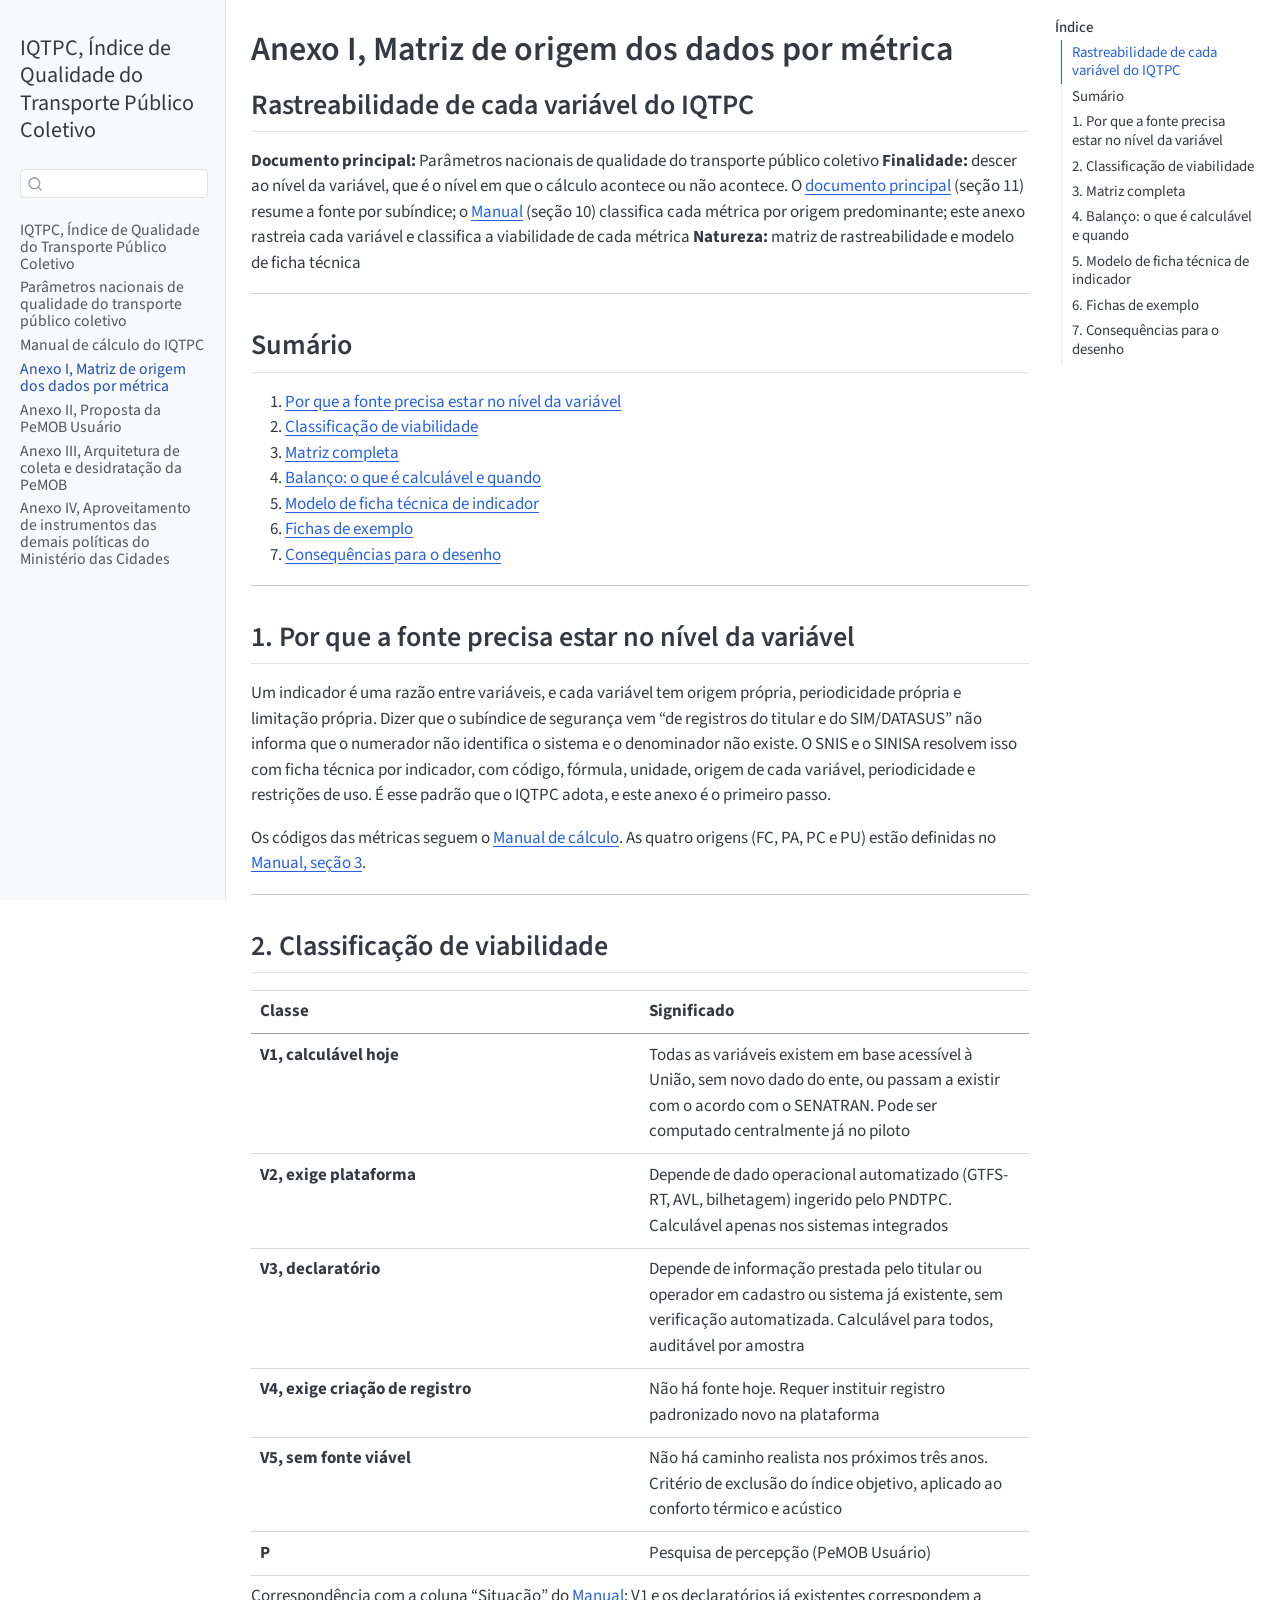
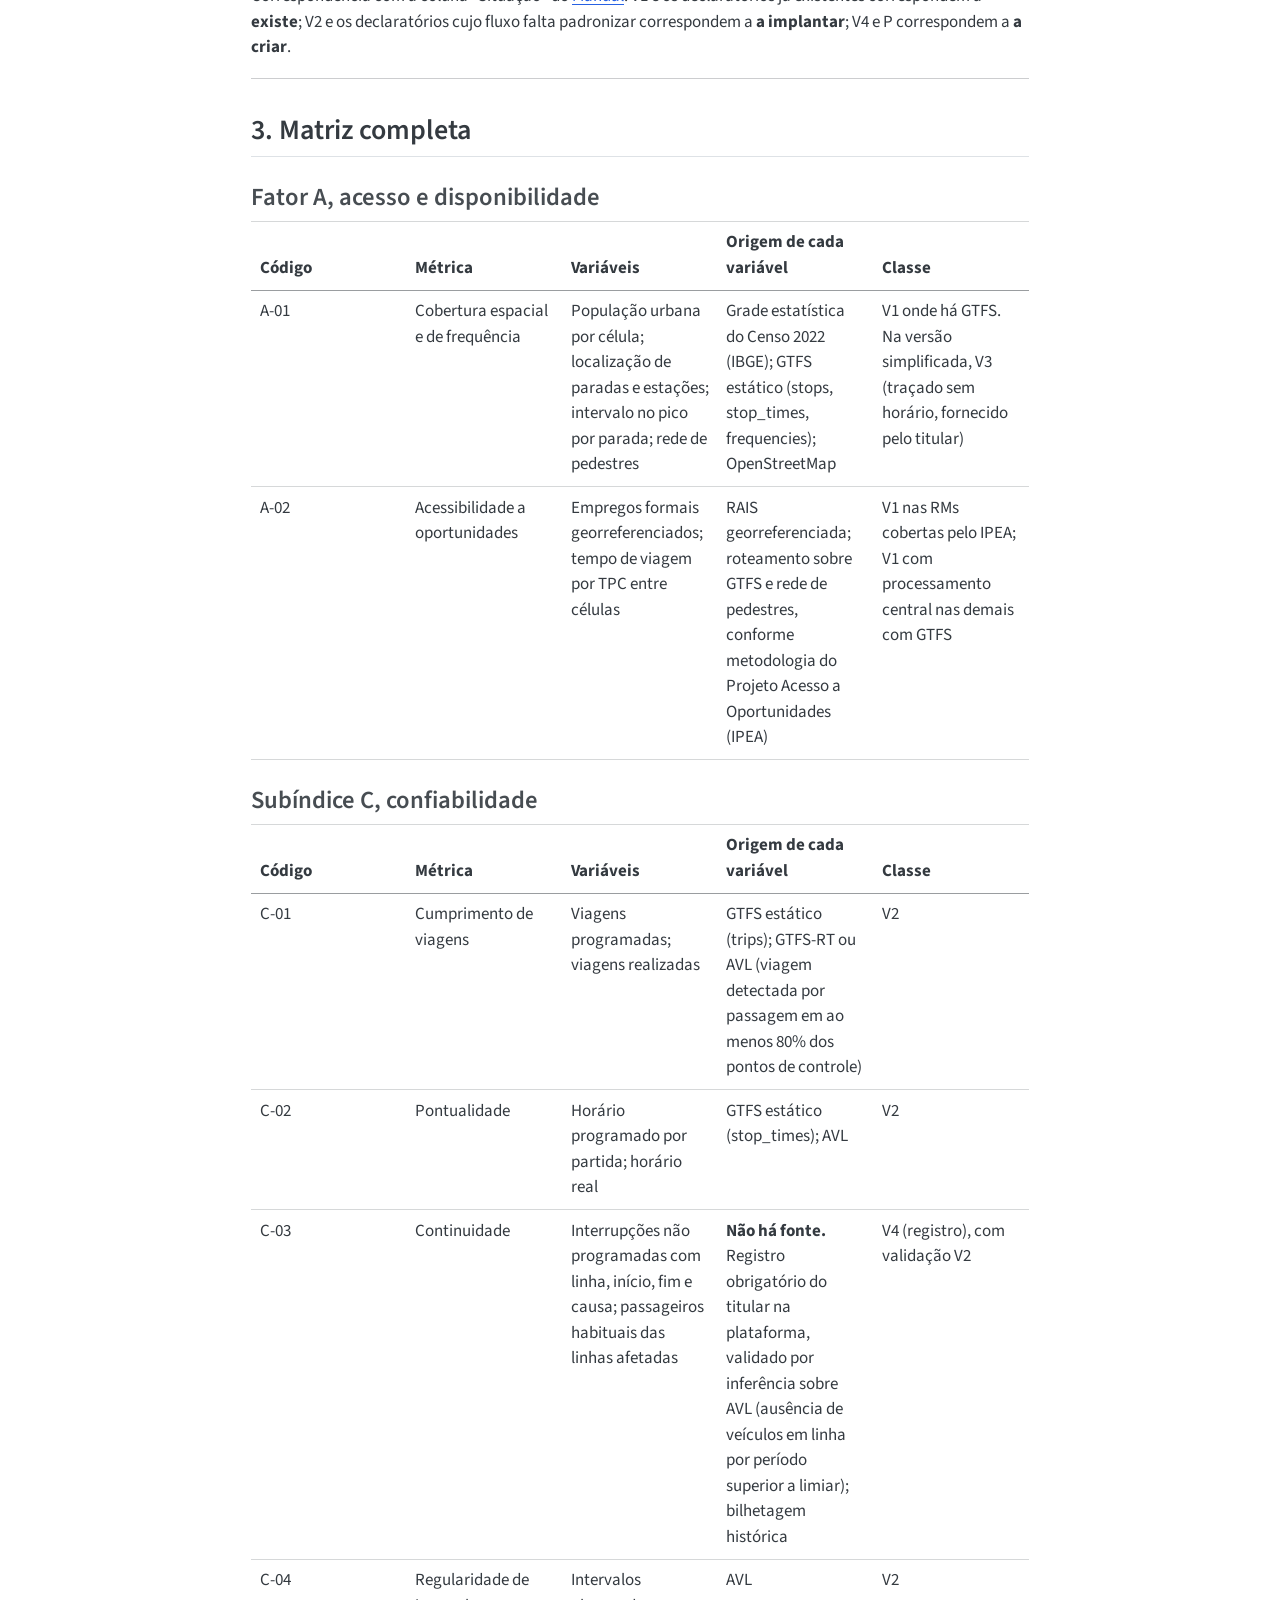
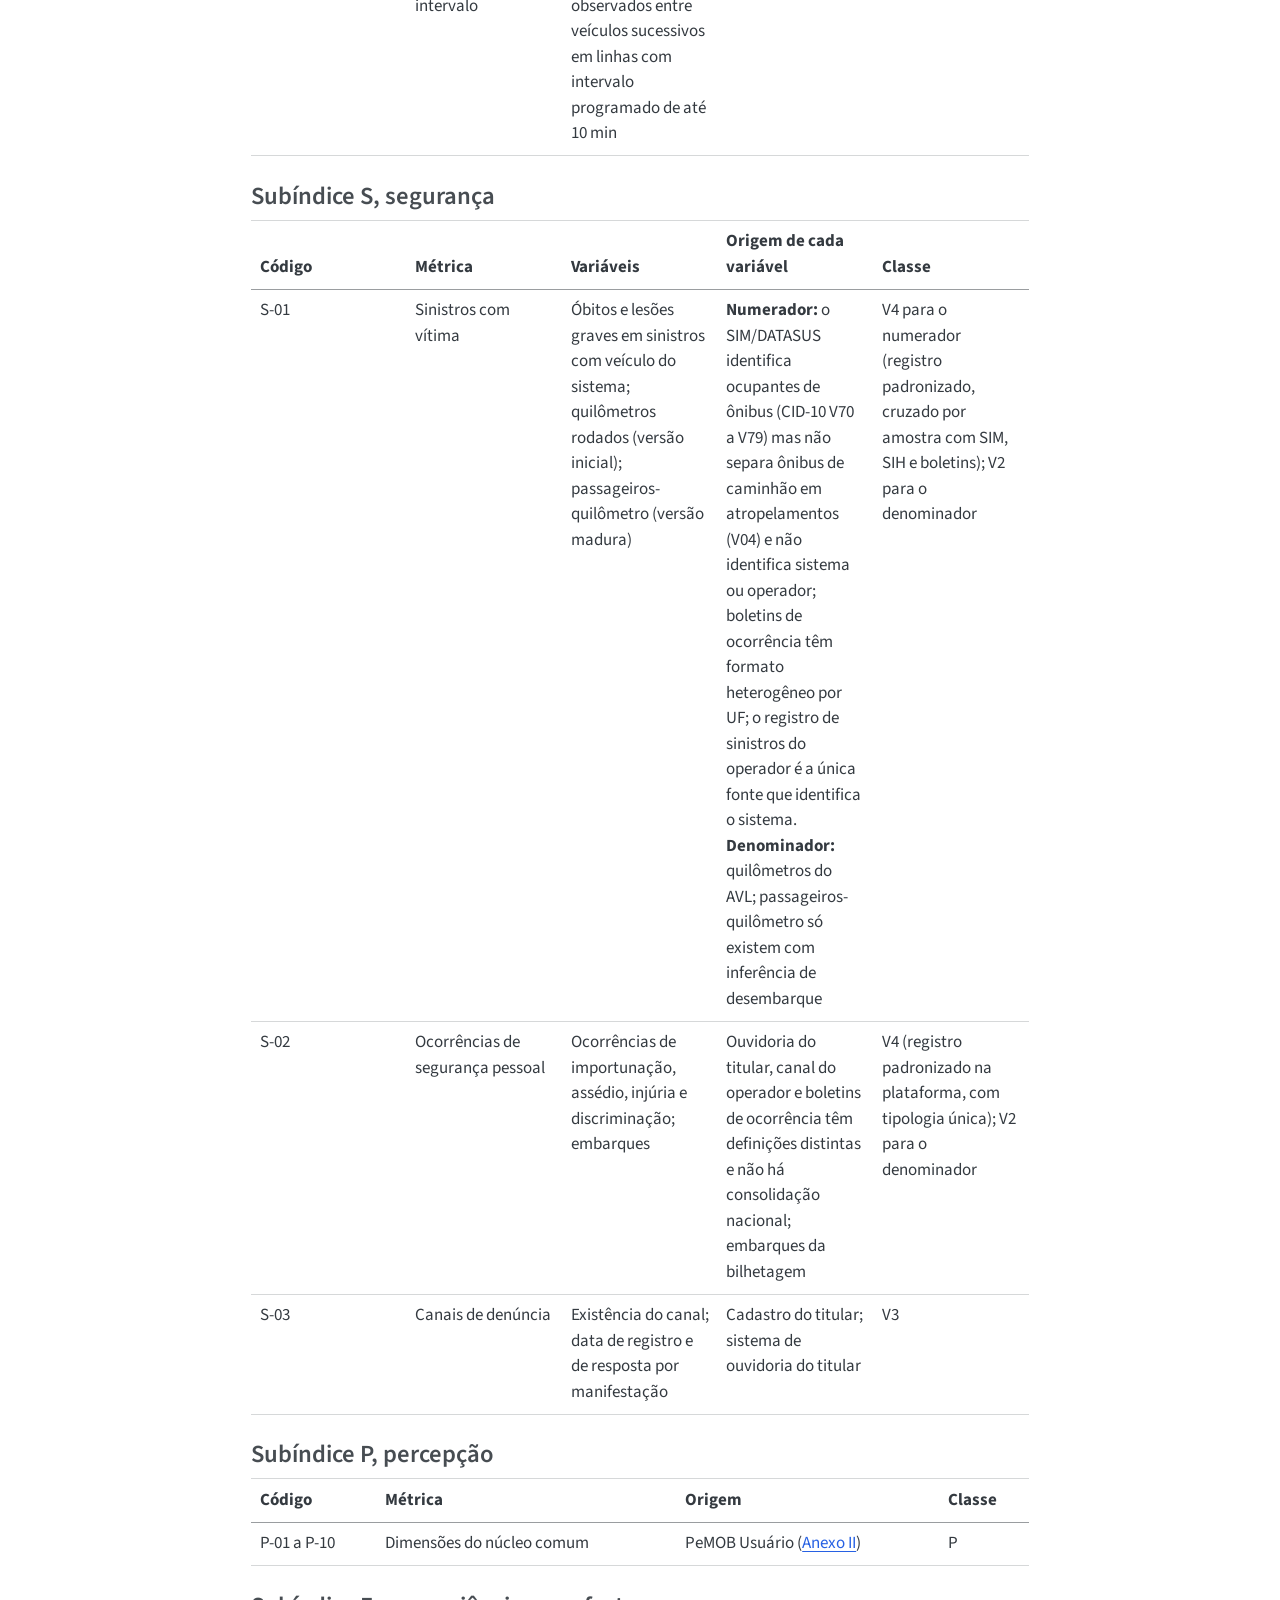
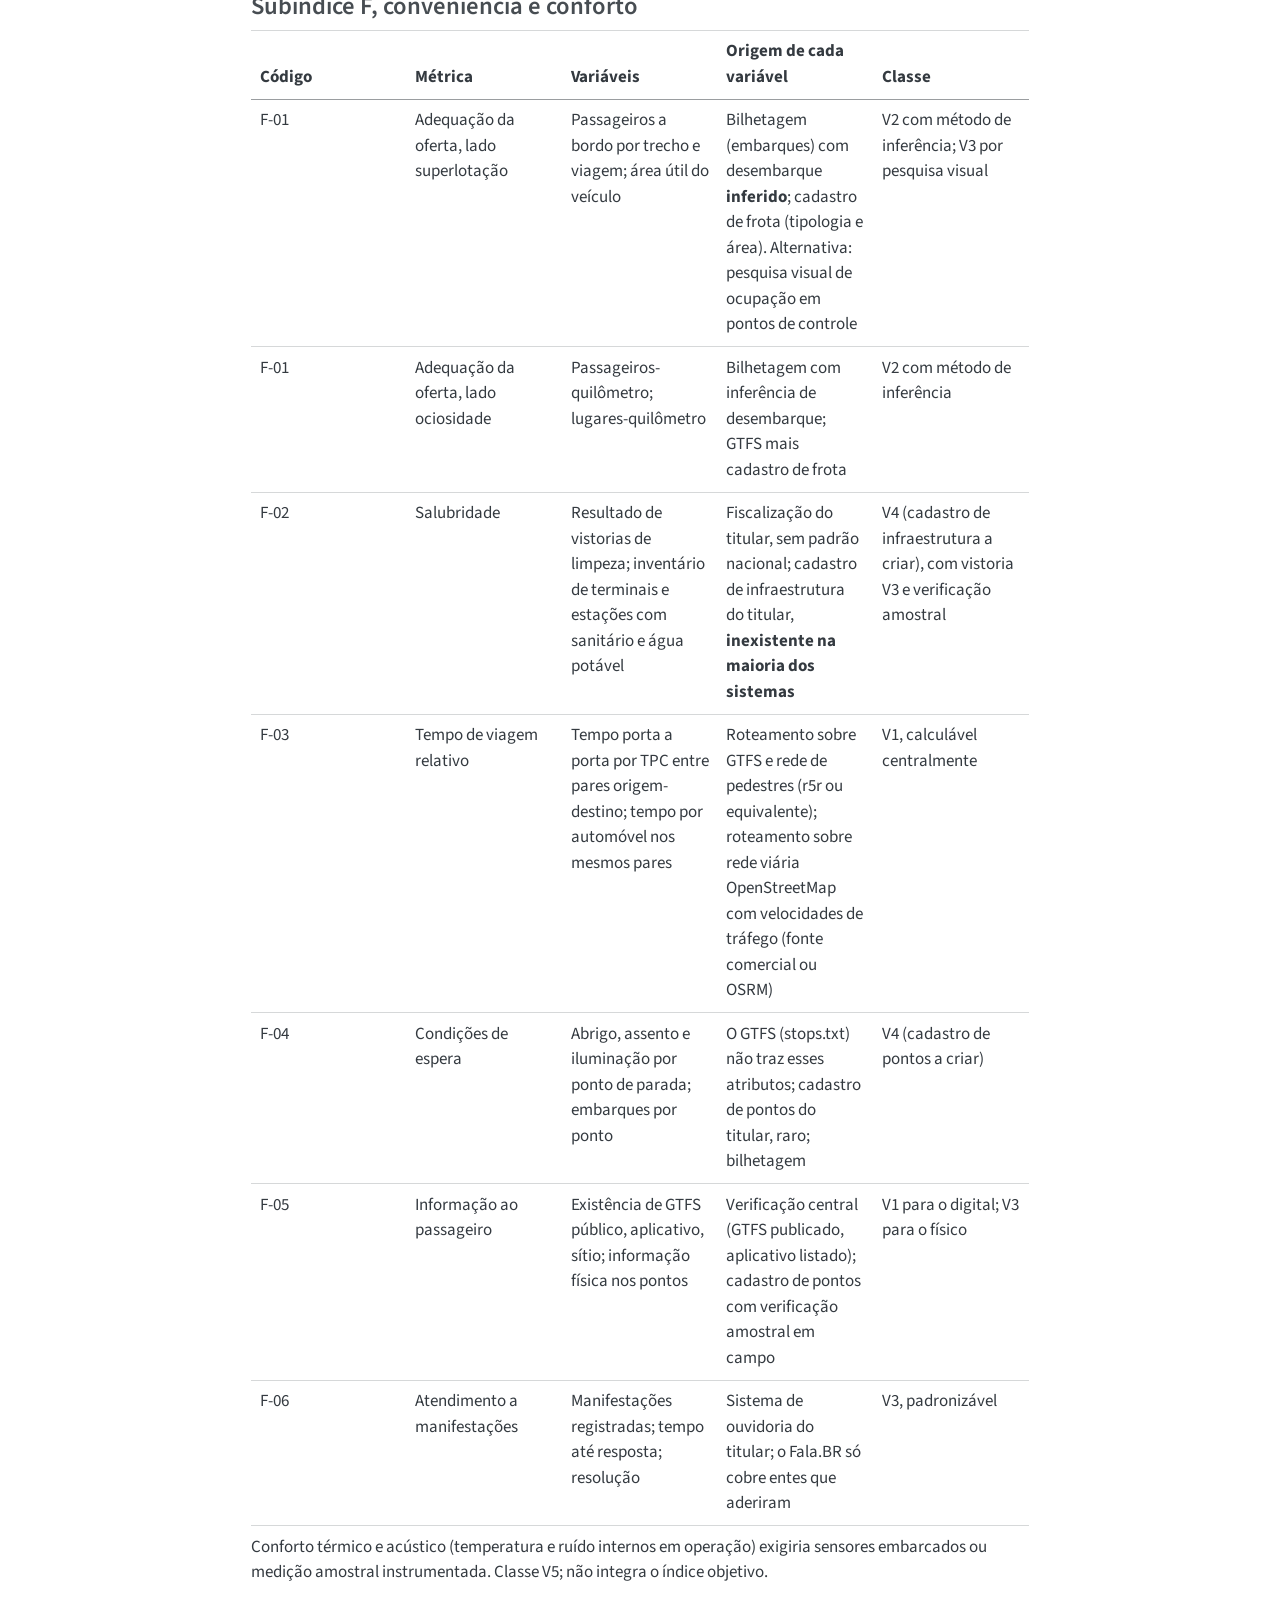
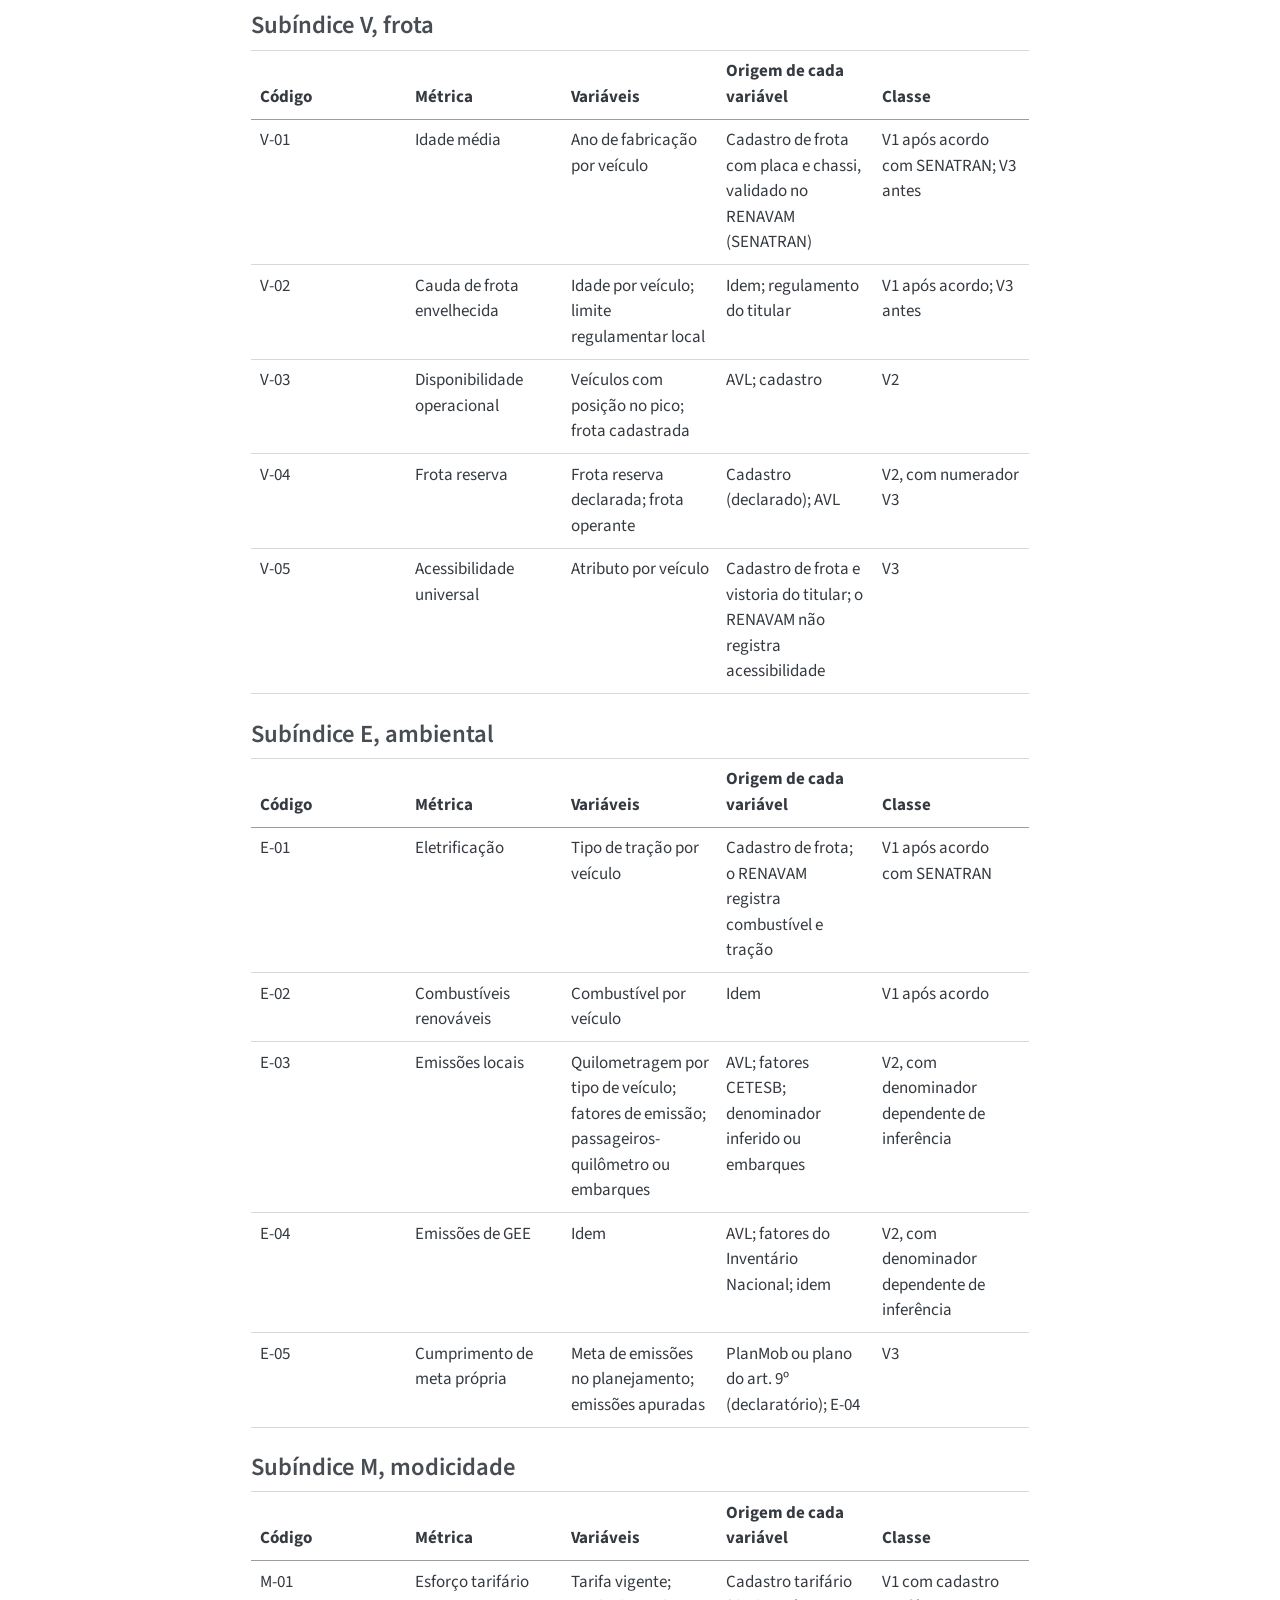
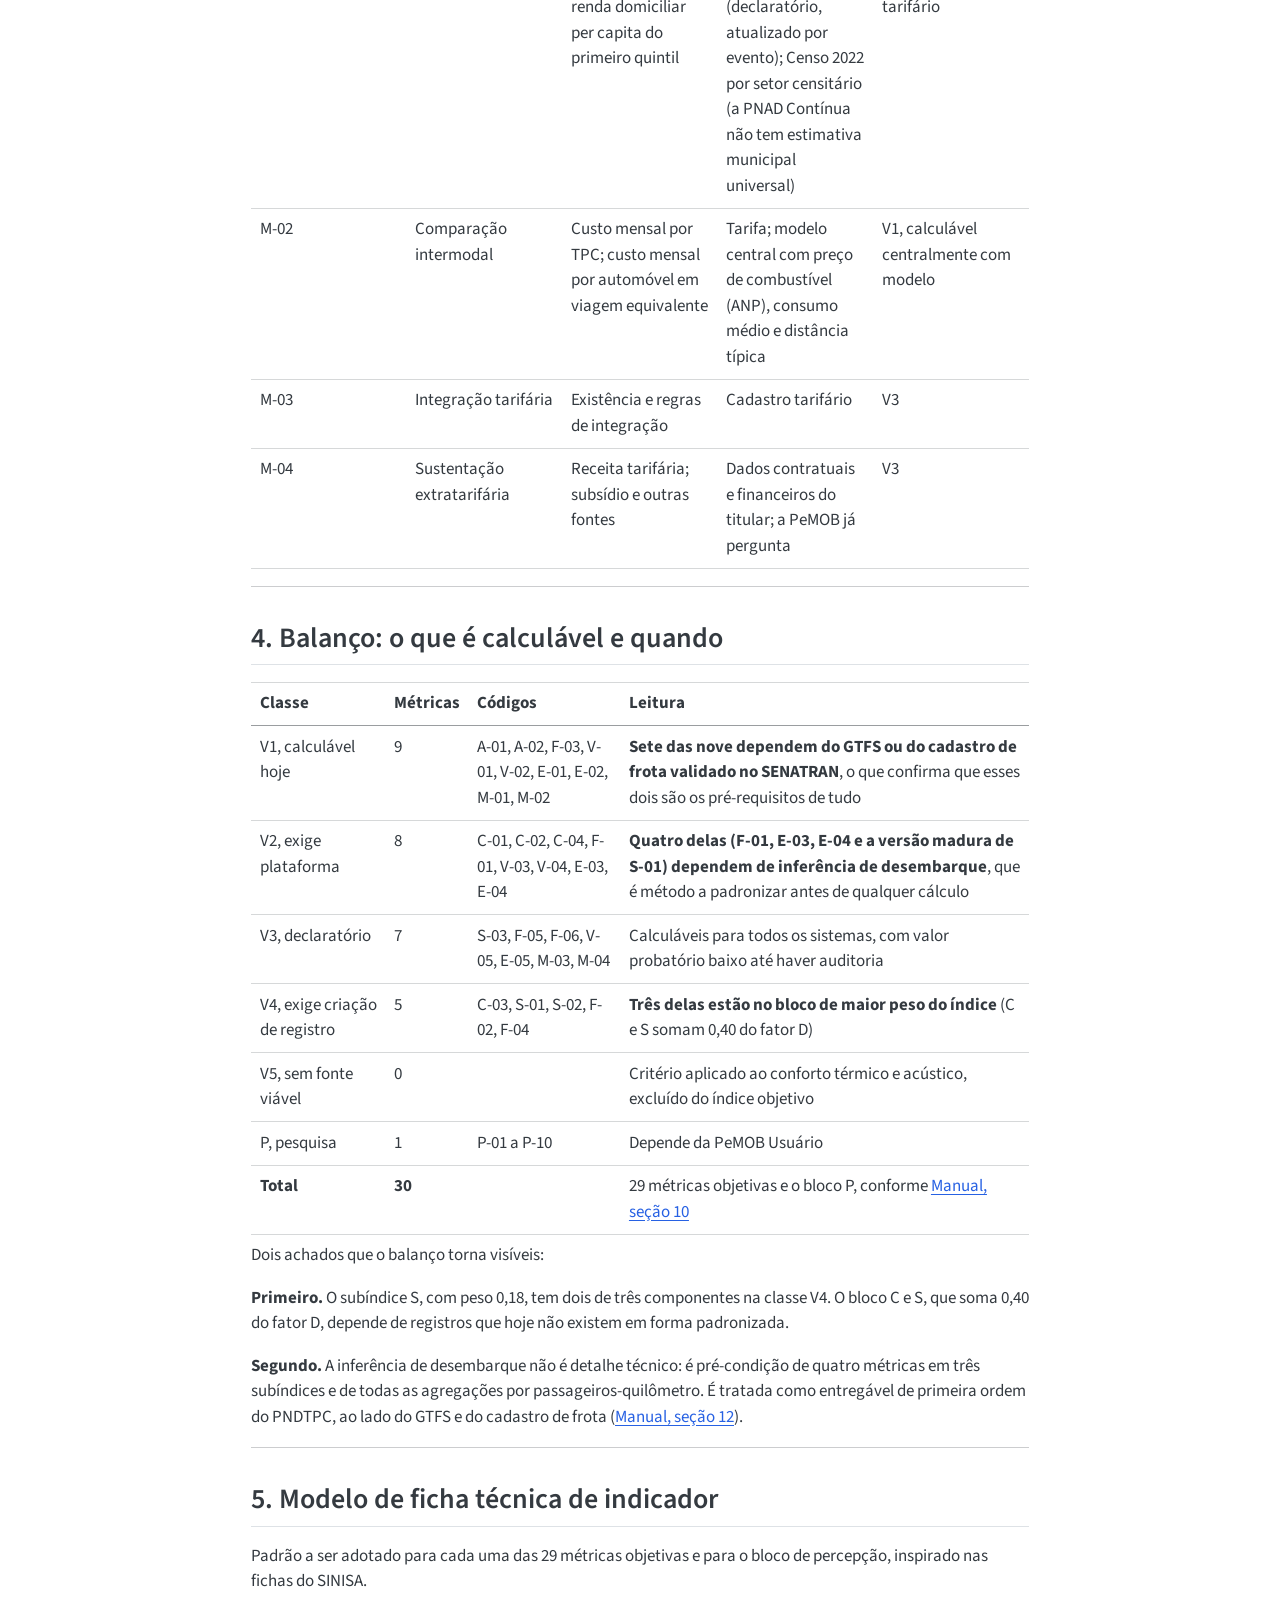
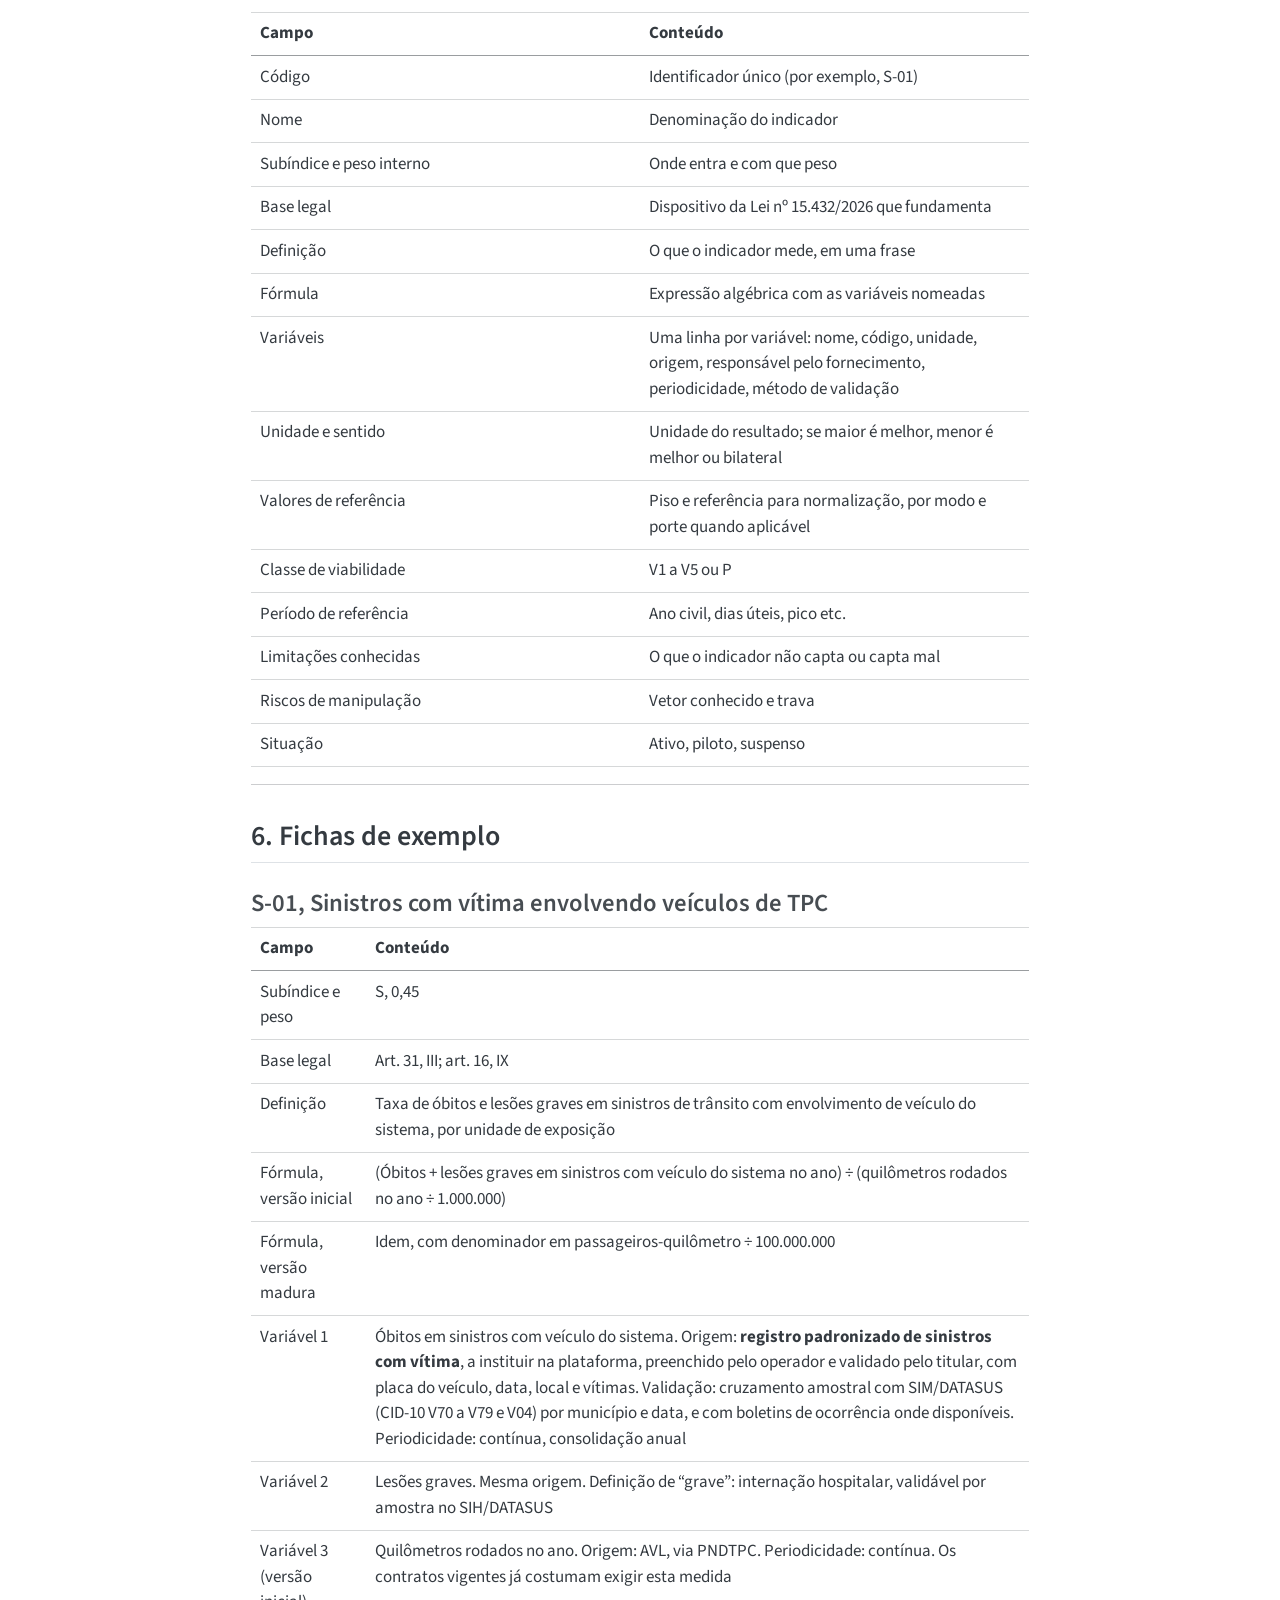
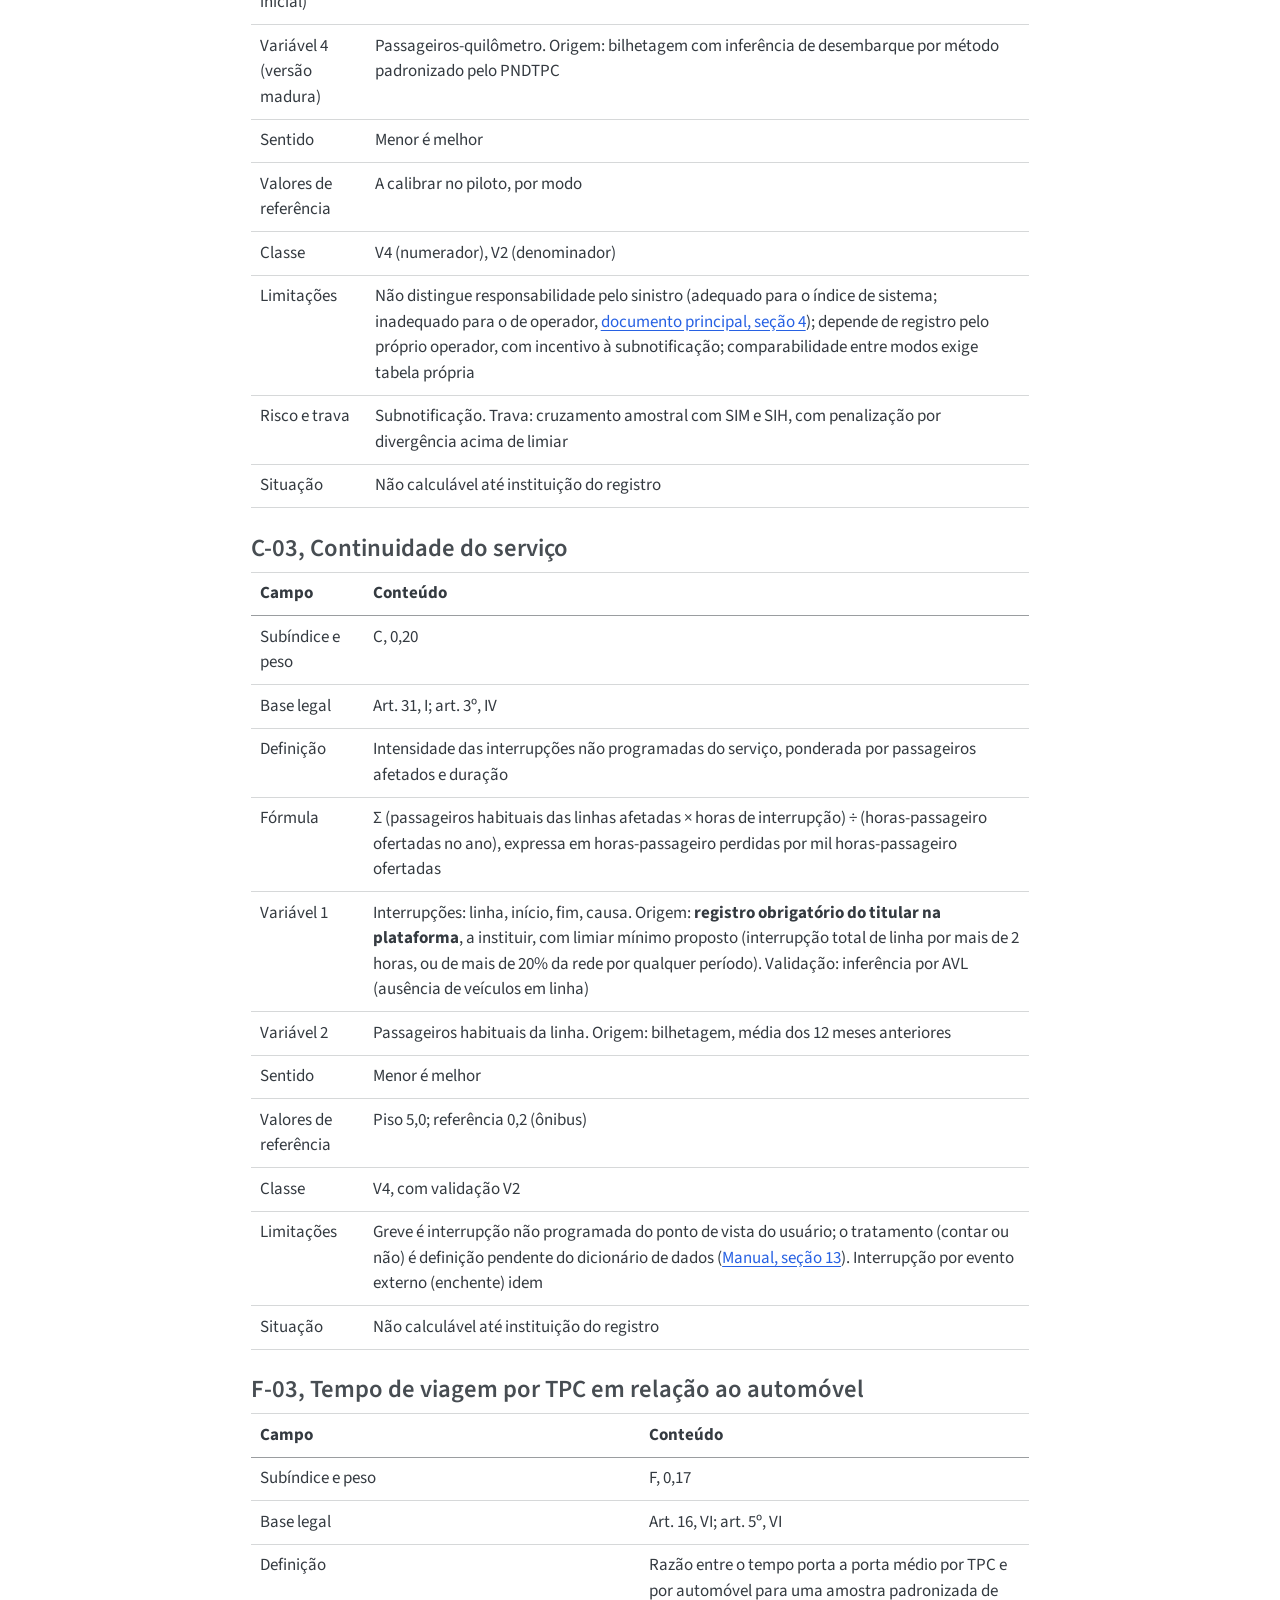
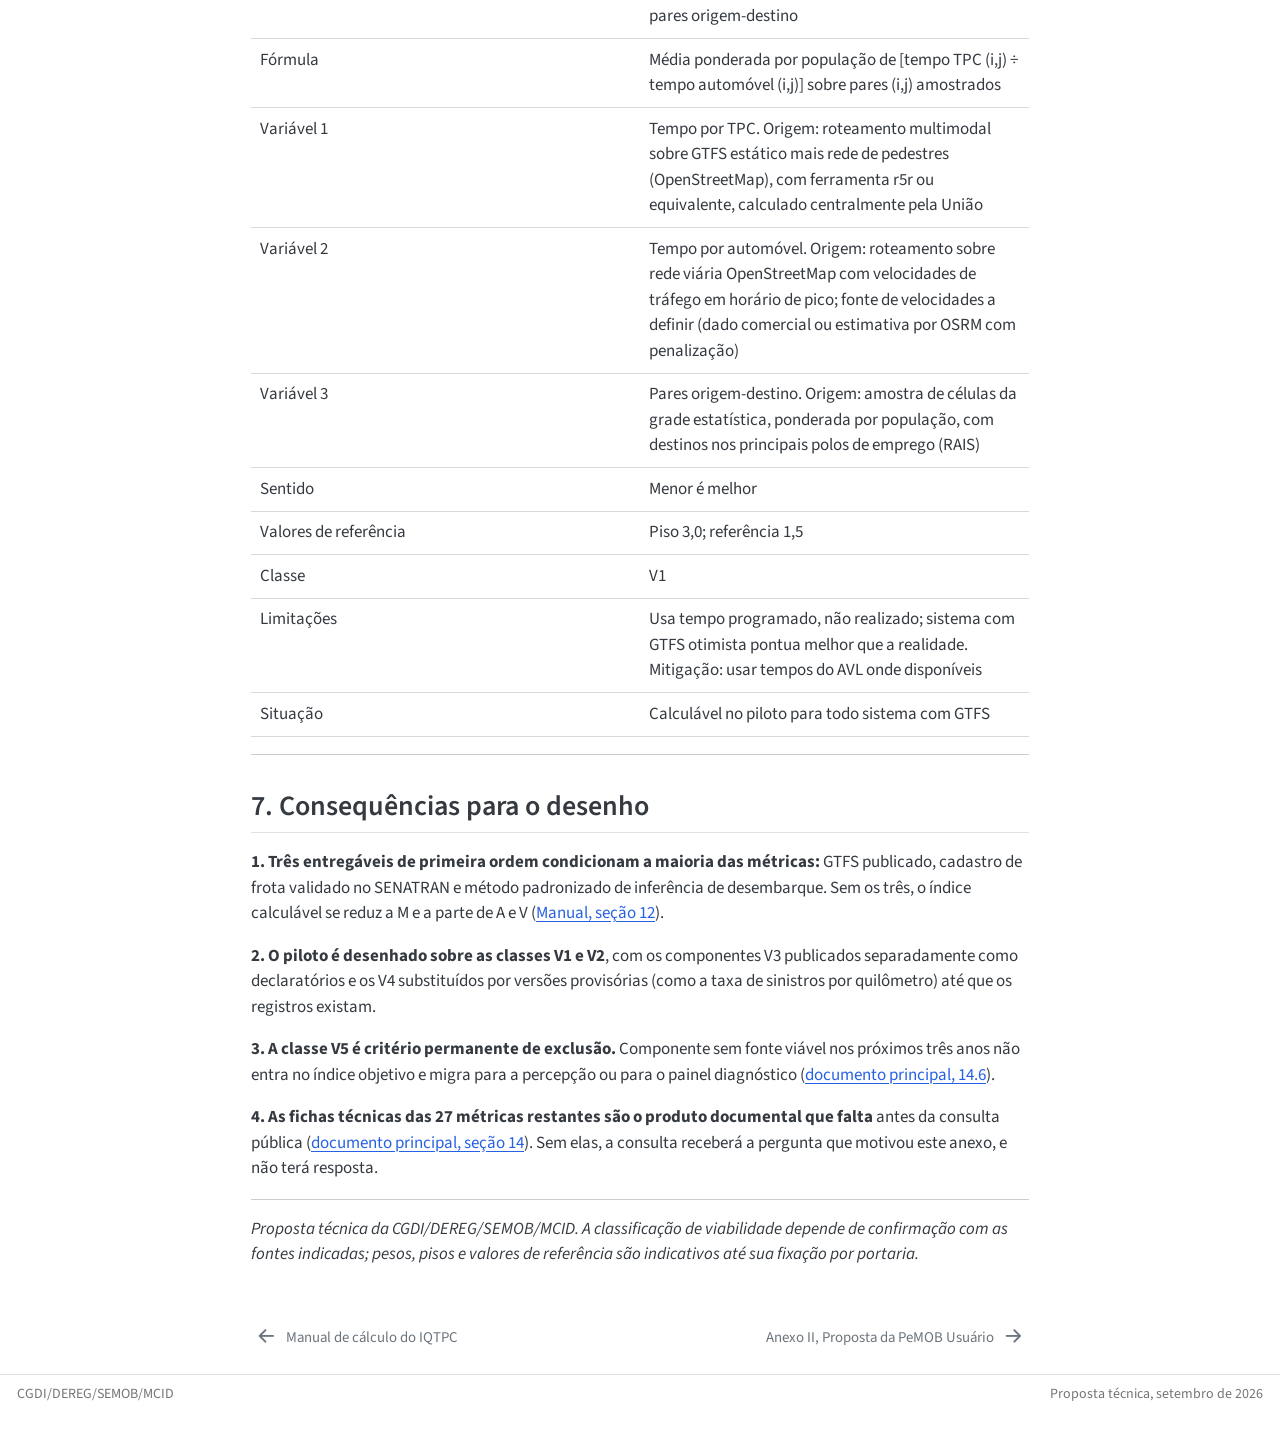
==== IQTPC_Anexo_I_matriz_origem_dados.html @ c5552509 "Built site for gh-pages" ====
<!DOCTYPE html>
<html xmlns="http://www.w3.org/1999/xhtml" lang="pt-br" xml:lang="pt-br"><head>

<meta charset="utf-8">
<meta name="generator" content="quarto-1.10.18">

<meta name="viewport" content="width=device-width, initial-scale=1.0, user-scalable=yes">


<title>Anexo I, Matriz de origem dos dados por métrica – IQTPC, Índice de Qualidade do Transporte Público Coletivo</title>
<style>
/* Default styles provided by pandoc.
** See https://pandoc.org/MANUAL.html#variables-for-html for config info.
*/
span.smallcaps{font-variant: small-caps;}
div.columns{display: flex; gap: 1.5em;}
div.column{flex: auto;}
@media screen {
div.columns{gap: min(4vw, 1.5em);}
div.column{overflow-x: auto;}
}
div.hanging-indent{margin-left: 1.5em; text-indent: -1.5em;}
ul.task-list{list-style: none;}
ul.task-list li input[type="checkbox"] {
  width: 0.8em;
  margin: 0 0.8em 0.2em -1em; /* quarto-specific, see https://github.com/quarto-dev/quarto-cli/issues/4556 */ 
  vertical-align: middle;
}
</style>


<script src="site_libs/quarto-nav/quarto-nav.js"></script>
<script src="site_libs/quarto-nav/headroom.min.js"></script>
<script src="site_libs/clipboard/clipboard.min.js"></script>
<script src="site_libs/quarto-search/autocomplete.umd.js"></script>
<script src="site_libs/quarto-search/fuse.min.js"></script>
<script src="site_libs/quarto-search/quarto-search.js"></script>
<meta name="quarto:offset" content="./">
<link href="./IQTPC_Anexo_II_pesquisa_nacional.html" rel="next">
<link href="./IQTPC_Manual_de_calculo.html" rel="prev">
<script src="site_libs/quarto-html/quarto.js" type="module"></script>
<script src="site_libs/quarto-html/tabsets/tabsets.js" type="module"></script>
<script src="site_libs/quarto-html/popper.min.js"></script>
<script src="site_libs/quarto-html/tippy.umd.min.js"></script>
<script src="site_libs/quarto-html/anchor.min.js"></script>
<link href="site_libs/quarto-html/tippy.css" rel="stylesheet">
<link href="site_libs/quarto-html/quarto-syntax-highlighting-64a204ab8560d761af7679ceaba22944.css" rel="stylesheet" id="quarto-text-highlighting-styles">
<script src="site_libs/bootstrap/bootstrap.min.js"></script>
<link href="site_libs/bootstrap/bootstrap-icons.css" rel="stylesheet">
<link href="site_libs/bootstrap/bootstrap-8a84cfd26a81cac07cced63adb3cfe4f.min.css" rel="stylesheet" append-hash="true" id="quarto-bootstrap" data-mode="light">
<script id="quarto-search-options" type="application/json">{
  "location": "sidebar",
  "copy-button": false,
  "collapse-after": 3,
  "panel-placement": "start",
  "type": "textbox",
  "limit": 50,
  "keyboard-shortcut": [
    "f",
    "/",
    "s"
  ],
  "show-item-context": false,
  "language": {
    "search-no-results-text": "Nenhum resultado",
    "search-matching-documents-text": "documentos correspondentes",
    "search-copy-link-title": "Copiar link para a busca",
    "search-hide-matches-text": "Esconder correspondências adicionais",
    "search-more-match-text": "mais correspondência neste documento",
    "search-more-matches-text": "mais correspondências neste documento",
    "search-clear-button-title": "Limpar",
    "search-text-placeholder": "",
    "search-detached-cancel-button-title": "Cancelar",
    "search-submit-button-title": "Enviar",
    "search-label": "Procurar"
  }
}</script>


</head>

<body class="nav-sidebar docked quarto-light">

<div id="quarto-search-results"></div>
  <header id="quarto-header" class="headroom fixed-top">
  <nav class="quarto-secondary-nav">
    <div class="container-fluid d-flex">
      <button type="button" class="quarto-btn-toggle btn" data-bs-toggle="collapse" role="button" data-bs-target=".quarto-sidebar-collapse-item" aria-controls="quarto-sidebar" aria-expanded="false" aria-label="Alternar barra lateral" onclick="if (window.quartoToggleHeadroom) { window.quartoToggleHeadroom(); }">
        <i class="bi bi-layout-text-sidebar-reverse"></i>
      </button>
        <nav class="quarto-page-breadcrumbs" aria-label="breadcrumb"><ol class="breadcrumb"><li class="breadcrumb-item"><a href="./IQTPC_Anexo_I_matriz_origem_dados.html"><span class="chapter-title">Anexo I, Matriz de origem dos dados por métrica</span></a></li></ol></nav>
        <a class="flex-grow-1" role="navigation" data-bs-toggle="collapse" data-bs-target=".quarto-sidebar-collapse-item" aria-controls="quarto-sidebar" aria-expanded="false" aria-label="Alternar barra lateral" onclick="if (window.quartoToggleHeadroom) { window.quartoToggleHeadroom(); }">      
        </a>
      <button type="button" class="btn quarto-search-button" aria-label="Procurar" onclick="window.quartoOpenSearch();">
        <i class="bi bi-search"></i>
      </button>
    </div>
  </nav>
</header>
<!-- content -->
<div id="quarto-content" class="quarto-container page-columns page-rows-contents page-layout-article">
<!-- sidebar -->
  <nav id="quarto-sidebar" class="sidebar collapse collapse-horizontal quarto-sidebar-collapse-item sidebar-navigation docked overflow-auto">
    <div class="pt-lg-2 mt-2 text-left sidebar-header">
    <div class="sidebar-title mb-0 py-0">
      <a href="./">IQTPC, Índice de Qualidade do Transporte Público Coletivo</a> 
    </div>
      </div>
        <div class="mt-2 flex-shrink-0 align-items-center">
        <div class="sidebar-search">
        <div id="quarto-search" class="" title="Procurar"></div>
        </div>
        </div>
    <div class="sidebar-menu-container"> 
    <ul class="list-unstyled mt-1">
        <li class="sidebar-item">
  <div class="sidebar-item-container"> 
  <a href="./index.html" class="sidebar-item-text sidebar-link"><span class="chapter-title">IQTPC, Índice de Qualidade do Transporte Público Coletivo</span></a>
  </div>
</li>
        <li class="sidebar-item">
  <div class="sidebar-item-container"> 
  <a href="./IQTPC_parametros_qualidade_transporte_publico.html" class="sidebar-item-text sidebar-link"><span class="chapter-title">Parâmetros nacionais de qualidade do transporte público coletivo</span></a>
  </div>
</li>
        <li class="sidebar-item">
  <div class="sidebar-item-container"> 
  <a href="./IQTPC_Manual_de_calculo.html" class="sidebar-item-text sidebar-link"><span class="chapter-title">Manual de cálculo do IQTPC</span></a>
  </div>
</li>
        <li class="sidebar-item">
  <div class="sidebar-item-container"> 
  <a href="./IQTPC_Anexo_I_matriz_origem_dados.html" class="sidebar-item-text sidebar-link active"><span class="chapter-title">Anexo I, Matriz de origem dos dados por métrica</span></a>
  </div>
</li>
        <li class="sidebar-item">
  <div class="sidebar-item-container"> 
  <a href="./IQTPC_Anexo_II_pesquisa_nacional.html" class="sidebar-item-text sidebar-link"><span class="chapter-title">Anexo II, Proposta da PeMOB Usuário</span></a>
  </div>
</li>
        <li class="sidebar-item">
  <div class="sidebar-item-container"> 
  <a href="./IQTPC_Anexo_III_arquitetura_coleta_pemob.html" class="sidebar-item-text sidebar-link"><span class="chapter-title">Anexo III, Arquitetura de coleta e desidratação da PeMOB</span></a>
  </div>
</li>
        <li class="sidebar-item">
  <div class="sidebar-item-container"> 
  <a href="./IQTPC_Anexo_IV_aproveitamento_politicas_MCID.html" class="sidebar-item-text sidebar-link"><span class="chapter-title">Anexo IV, Aproveitamento de instrumentos das demais políticas do Ministério das Cidades</span></a>
  </div>
</li>
    </ul>
    </div>
</nav>
<div id="quarto-sidebar-glass" class="quarto-sidebar-collapse-item" data-bs-toggle="collapse" data-bs-target=".quarto-sidebar-collapse-item"></div>
<!-- margin-sidebar -->
    <div id="quarto-margin-sidebar" class="sidebar margin-sidebar">
        <nav id="TOC" role="doc-toc" class="toc-active">
    <h2 id="toc-title">Índice</h2>
   
  <ul>
  <li><a href="#rastreabilidade-de-cada-variável-do-iqtpc" id="toc-rastreabilidade-de-cada-variável-do-iqtpc" class="nav-link active" data-scroll-target="#rastreabilidade-de-cada-variável-do-iqtpc">Rastreabilidade de cada variável do IQTPC</a></li>
  <li><a href="#sumário" id="toc-sumário" class="nav-link" data-scroll-target="#sumário">Sumário</a></li>
  <li><a href="#por-que-a-fonte-precisa-estar-no-nível-da-variável" id="toc-por-que-a-fonte-precisa-estar-no-nível-da-variável" class="nav-link" data-scroll-target="#por-que-a-fonte-precisa-estar-no-nível-da-variável">1. Por que a fonte precisa estar no nível da variável</a></li>
  <li><a href="#classificação-de-viabilidade" id="toc-classificação-de-viabilidade" class="nav-link" data-scroll-target="#classificação-de-viabilidade">2. Classificação de viabilidade</a></li>
  <li><a href="#matriz-completa" id="toc-matriz-completa" class="nav-link" data-scroll-target="#matriz-completa">3. Matriz completa</a>
  <ul>
  <li><a href="#fator-a-acesso-e-disponibilidade" id="toc-fator-a-acesso-e-disponibilidade" class="nav-link" data-scroll-target="#fator-a-acesso-e-disponibilidade">Fator A, acesso e disponibilidade</a></li>
  <li><a href="#subíndice-c-confiabilidade" id="toc-subíndice-c-confiabilidade" class="nav-link" data-scroll-target="#subíndice-c-confiabilidade">Subíndice C, confiabilidade</a></li>
  <li><a href="#subíndice-s-segurança" id="toc-subíndice-s-segurança" class="nav-link" data-scroll-target="#subíndice-s-segurança">Subíndice S, segurança</a></li>
  <li><a href="#subíndice-p-percepção" id="toc-subíndice-p-percepção" class="nav-link" data-scroll-target="#subíndice-p-percepção">Subíndice P, percepção</a></li>
  <li><a href="#subíndice-f-conveniência-e-conforto" id="toc-subíndice-f-conveniência-e-conforto" class="nav-link" data-scroll-target="#subíndice-f-conveniência-e-conforto">Subíndice F, conveniência e conforto</a></li>
  <li><a href="#subíndice-v-frota" id="toc-subíndice-v-frota" class="nav-link" data-scroll-target="#subíndice-v-frota">Subíndice V, frota</a></li>
  <li><a href="#subíndice-e-ambiental" id="toc-subíndice-e-ambiental" class="nav-link" data-scroll-target="#subíndice-e-ambiental">Subíndice E, ambiental</a></li>
  <li><a href="#subíndice-m-modicidade" id="toc-subíndice-m-modicidade" class="nav-link" data-scroll-target="#subíndice-m-modicidade">Subíndice M, modicidade</a></li>
  </ul></li>
  <li><a href="#balanço-o-que-é-calculável-e-quando" id="toc-balanço-o-que-é-calculável-e-quando" class="nav-link" data-scroll-target="#balanço-o-que-é-calculável-e-quando">4. Balanço: o que é calculável e quando</a></li>
  <li><a href="#modelo-de-ficha-técnica-de-indicador" id="toc-modelo-de-ficha-técnica-de-indicador" class="nav-link" data-scroll-target="#modelo-de-ficha-técnica-de-indicador">5. Modelo de ficha técnica de indicador</a></li>
  <li><a href="#fichas-de-exemplo" id="toc-fichas-de-exemplo" class="nav-link" data-scroll-target="#fichas-de-exemplo">6. Fichas de exemplo</a>
  <ul>
  <li><a href="#s-01-sinistros-com-vítima-envolvendo-veículos-de-tpc" id="toc-s-01-sinistros-com-vítima-envolvendo-veículos-de-tpc" class="nav-link" data-scroll-target="#s-01-sinistros-com-vítima-envolvendo-veículos-de-tpc">S-01, Sinistros com vítima envolvendo veículos de TPC</a></li>
  <li><a href="#c-03-continuidade-do-serviço" id="toc-c-03-continuidade-do-serviço" class="nav-link" data-scroll-target="#c-03-continuidade-do-serviço">C-03, Continuidade do serviço</a></li>
  <li><a href="#f-03-tempo-de-viagem-por-tpc-em-relação-ao-automóvel" id="toc-f-03-tempo-de-viagem-por-tpc-em-relação-ao-automóvel" class="nav-link" data-scroll-target="#f-03-tempo-de-viagem-por-tpc-em-relação-ao-automóvel">F-03, Tempo de viagem por TPC em relação ao automóvel</a></li>
  </ul></li>
  <li><a href="#consequências-para-o-desenho" id="toc-consequências-para-o-desenho" class="nav-link" data-scroll-target="#consequências-para-o-desenho">7. Consequências para o desenho</a></li>
  </ul>
</nav>
    </div>
<!-- main -->
<main class="content" id="quarto-document-content">

<header id="title-block-header" class="quarto-title-block default">
<div class="quarto-title">
<h1 class="title"><span class="chapter-title">Anexo I, Matriz de origem dos dados por métrica</span></h1>
</div>



<div class="quarto-title-meta">

    
  
    
  </div>
  


</header>


<section id="rastreabilidade-de-cada-variável-do-iqtpc" class="level2">
<h2 class="anchored" data-anchor-id="rastreabilidade-de-cada-variável-do-iqtpc">Rastreabilidade de cada variável do IQTPC</h2>
<p><strong>Documento principal:</strong> Parâmetros nacionais de qualidade do transporte público coletivo <strong>Finalidade:</strong> descer ao nível da variável, que é o nível em que o cálculo acontece ou não acontece. O <a href="./IQTPC_parametros_qualidade_transporte_publico.html#fontes-de-dados-e-a-lacuna-do-saeb-da-mobilidade">documento principal</a> (seção 11) resume a fonte por subíndice; o <a href="./IQTPC_Manual_de_calculo.html#quadro-síntese-de-origem-de-todas-as-métricas">Manual</a> (seção 10) classifica cada métrica por origem predominante; este anexo rastreia cada variável e classifica a viabilidade de cada métrica <strong>Natureza:</strong> matriz de rastreabilidade e modelo de ficha técnica</p>
<hr>
</section>
<section id="sumário" class="level2">
<h2 class="anchored" data-anchor-id="sumário">Sumário</h2>
<ol type="1">
<li><a href="#por-que-a-fonte-precisa-estar-no-nível-da-variável">Por que a fonte precisa estar no nível da variável</a></li>
<li><a href="#classificação-de-viabilidade">Classificação de viabilidade</a></li>
<li><a href="#matriz-completa">Matriz completa</a></li>
<li><a href="#balanço-o-que-é-calculável-e-quando">Balanço: o que é calculável e quando</a></li>
<li><a href="#modelo-de-ficha-técnica-de-indicador">Modelo de ficha técnica de indicador</a></li>
<li><a href="#fichas-de-exemplo">Fichas de exemplo</a></li>
<li><a href="#consequências-para-o-desenho">Consequências para o desenho</a></li>
</ol>
<hr>
</section>
<section id="por-que-a-fonte-precisa-estar-no-nível-da-variável" class="level2">
<h2 class="anchored" data-anchor-id="por-que-a-fonte-precisa-estar-no-nível-da-variável">1. Por que a fonte precisa estar no nível da variável</h2>
<p>Um indicador é uma razão entre variáveis, e cada variável tem origem própria, periodicidade própria e limitação própria. Dizer que o subíndice de segurança vem “de registros do titular e do SIM/DATASUS” não informa que o numerador não identifica o sistema e o denominador não existe. O SNIS e o SINISA resolvem isso com ficha técnica por indicador, com código, fórmula, unidade, origem de cada variável, periodicidade e restrições de uso. É esse padrão que o IQTPC adota, e este anexo é o primeiro passo.</p>
<p>Os códigos das métricas seguem o <a href="./IQTPC_Manual_de_calculo.html">Manual de cálculo</a>. As quatro origens (FC, PA, PC e PU) estão definidas no <a href="./IQTPC_Manual_de_calculo.html#origem-dos-dados-as-quatro-fontes">Manual, seção 3</a>.</p>
<hr>
</section>
<section id="classificação-de-viabilidade" class="level2">
<h2 class="anchored" data-anchor-id="classificação-de-viabilidade">2. Classificação de viabilidade</h2>
<table class="caption-top table">
<colgroup>
<col style="width: 50%">
<col style="width: 50%">
</colgroup>
<thead>
<tr class="header">
<th>Classe</th>
<th>Significado</th>
</tr>
</thead>
<tbody>
<tr class="odd">
<td><strong>V1, calculável hoje</strong></td>
<td>Todas as variáveis existem em base acessível à União, sem novo dado do ente, ou passam a existir com o acordo com o SENATRAN. Pode ser computado centralmente já no piloto</td>
</tr>
<tr class="even">
<td><strong>V2, exige plataforma</strong></td>
<td>Depende de dado operacional automatizado (GTFS-RT, AVL, bilhetagem) ingerido pelo PNDTPC. Calculável apenas nos sistemas integrados</td>
</tr>
<tr class="odd">
<td><strong>V3, declaratório</strong></td>
<td>Depende de informação prestada pelo titular ou operador em cadastro ou sistema já existente, sem verificação automatizada. Calculável para todos, auditável por amostra</td>
</tr>
<tr class="even">
<td><strong>V4, exige criação de registro</strong></td>
<td>Não há fonte hoje. Requer instituir registro padronizado novo na plataforma</td>
</tr>
<tr class="odd">
<td><strong>V5, sem fonte viável</strong></td>
<td>Não há caminho realista nos próximos três anos. Critério de exclusão do índice objetivo, aplicado ao conforto térmico e acústico</td>
</tr>
<tr class="even">
<td><strong>P</strong></td>
<td>Pesquisa de percepção (PeMOB Usuário)</td>
</tr>
</tbody>
</table>
<p>Correspondência com a coluna “Situação” do <a href="./IQTPC_Manual_de_calculo.html">Manual</a>: V1 e os declaratórios já existentes correspondem a <strong>existe</strong>; V2 e os declaratórios cujo fluxo falta padronizar correspondem a <strong>a implantar</strong>; V4 e P correspondem a <strong>a criar</strong>.</p>
<hr>
</section>
<section id="matriz-completa" class="level2">
<h2 class="anchored" data-anchor-id="matriz-completa">3. Matriz completa</h2>
<section id="fator-a-acesso-e-disponibilidade" class="level3">
<h3 class="anchored" data-anchor-id="fator-a-acesso-e-disponibilidade">Fator A, acesso e disponibilidade</h3>
<table class="caption-top table">
<colgroup>
<col style="width: 20%">
<col style="width: 20%">
<col style="width: 20%">
<col style="width: 20%">
<col style="width: 20%">
</colgroup>
<thead>
<tr class="header">
<th>Código</th>
<th>Métrica</th>
<th>Variáveis</th>
<th>Origem de cada variável</th>
<th>Classe</th>
</tr>
</thead>
<tbody>
<tr class="odd">
<td>A-01</td>
<td>Cobertura espacial e de frequência</td>
<td>População urbana por célula; localização de paradas e estações; intervalo no pico por parada; rede de pedestres</td>
<td>Grade estatística do Censo 2022 (IBGE); GTFS estático (stops, stop_times, frequencies); OpenStreetMap</td>
<td>V1 onde há GTFS. Na versão simplificada, V3 (traçado sem horário, fornecido pelo titular)</td>
</tr>
<tr class="even">
<td>A-02</td>
<td>Acessibilidade a oportunidades</td>
<td>Empregos formais georreferenciados; tempo de viagem por TPC entre células</td>
<td>RAIS georreferenciada; roteamento sobre GTFS e rede de pedestres, conforme metodologia do Projeto Acesso a Oportunidades (IPEA)</td>
<td>V1 nas RMs cobertas pelo IPEA; V1 com processamento central nas demais com GTFS</td>
</tr>
</tbody>
</table>
</section>
<section id="subíndice-c-confiabilidade" class="level3">
<h3 class="anchored" data-anchor-id="subíndice-c-confiabilidade">Subíndice C, confiabilidade</h3>
<table class="caption-top table">
<colgroup>
<col style="width: 20%">
<col style="width: 20%">
<col style="width: 20%">
<col style="width: 20%">
<col style="width: 20%">
</colgroup>
<thead>
<tr class="header">
<th>Código</th>
<th>Métrica</th>
<th>Variáveis</th>
<th>Origem de cada variável</th>
<th>Classe</th>
</tr>
</thead>
<tbody>
<tr class="odd">
<td>C-01</td>
<td>Cumprimento de viagens</td>
<td>Viagens programadas; viagens realizadas</td>
<td>GTFS estático (trips); GTFS-RT ou AVL (viagem detectada por passagem em ao menos 80% dos pontos de controle)</td>
<td>V2</td>
</tr>
<tr class="even">
<td>C-02</td>
<td>Pontualidade</td>
<td>Horário programado por partida; horário real</td>
<td>GTFS estático (stop_times); AVL</td>
<td>V2</td>
</tr>
<tr class="odd">
<td>C-03</td>
<td>Continuidade</td>
<td>Interrupções não programadas com linha, início, fim e causa; passageiros habituais das linhas afetadas</td>
<td><strong>Não há fonte.</strong> Registro obrigatório do titular na plataforma, validado por inferência sobre AVL (ausência de veículos em linha por período superior a limiar); bilhetagem histórica</td>
<td>V4 (registro), com validação V2</td>
</tr>
<tr class="even">
<td>C-04</td>
<td>Regularidade de intervalo</td>
<td>Intervalos observados entre veículos sucessivos em linhas com intervalo programado de até 10 min</td>
<td>AVL</td>
<td>V2</td>
</tr>
</tbody>
</table>
</section>
<section id="subíndice-s-segurança" class="level3">
<h3 class="anchored" data-anchor-id="subíndice-s-segurança">Subíndice S, segurança</h3>
<table class="caption-top table">
<colgroup>
<col style="width: 20%">
<col style="width: 20%">
<col style="width: 20%">
<col style="width: 20%">
<col style="width: 20%">
</colgroup>
<thead>
<tr class="header">
<th>Código</th>
<th>Métrica</th>
<th>Variáveis</th>
<th>Origem de cada variável</th>
<th>Classe</th>
</tr>
</thead>
<tbody>
<tr class="odd">
<td>S-01</td>
<td>Sinistros com vítima</td>
<td>Óbitos e lesões graves em sinistros com veículo do sistema; quilômetros rodados (versão inicial); passageiros-quilômetro (versão madura)</td>
<td><strong>Numerador:</strong> o SIM/DATASUS identifica ocupantes de ônibus (CID-10 V70 a V79) mas não separa ônibus de caminhão em atropelamentos (V04) e não identifica sistema ou operador; boletins de ocorrência têm formato heterogêneo por UF; o registro de sinistros do operador é a única fonte que identifica o sistema. <strong>Denominador:</strong> quilômetros do AVL; passageiros-quilômetro só existem com inferência de desembarque</td>
<td>V4 para o numerador (registro padronizado, cruzado por amostra com SIM, SIH e boletins); V2 para o denominador</td>
</tr>
<tr class="even">
<td>S-02</td>
<td>Ocorrências de segurança pessoal</td>
<td>Ocorrências de importunação, assédio, injúria e discriminação; embarques</td>
<td>Ouvidoria do titular, canal do operador e boletins de ocorrência têm definições distintas e não há consolidação nacional; embarques da bilhetagem</td>
<td>V4 (registro padronizado na plataforma, com tipologia única); V2 para o denominador</td>
</tr>
<tr class="odd">
<td>S-03</td>
<td>Canais de denúncia</td>
<td>Existência do canal; data de registro e de resposta por manifestação</td>
<td>Cadastro do titular; sistema de ouvidoria do titular</td>
<td>V3</td>
</tr>
</tbody>
</table>
</section>
<section id="subíndice-p-percepção" class="level3">
<h3 class="anchored" data-anchor-id="subíndice-p-percepção">Subíndice P, percepção</h3>
<table class="caption-top table">
<thead>
<tr class="header">
<th>Código</th>
<th>Métrica</th>
<th>Origem</th>
<th>Classe</th>
</tr>
</thead>
<tbody>
<tr class="odd">
<td>P-01 a P-10</td>
<td>Dimensões do núcleo comum</td>
<td>PeMOB Usuário (<a href="./IQTPC_Anexo_II_pesquisa_nacional.html">Anexo II</a>)</td>
<td>P</td>
</tr>
</tbody>
</table>
</section>
<section id="subíndice-f-conveniência-e-conforto" class="level3">
<h3 class="anchored" data-anchor-id="subíndice-f-conveniência-e-conforto">Subíndice F, conveniência e conforto</h3>
<table class="caption-top table">
<colgroup>
<col style="width: 20%">
<col style="width: 20%">
<col style="width: 20%">
<col style="width: 20%">
<col style="width: 20%">
</colgroup>
<thead>
<tr class="header">
<th>Código</th>
<th>Métrica</th>
<th>Variáveis</th>
<th>Origem de cada variável</th>
<th>Classe</th>
</tr>
</thead>
<tbody>
<tr class="odd">
<td>F-01</td>
<td>Adequação da oferta, lado superlotação</td>
<td>Passageiros a bordo por trecho e viagem; área útil do veículo</td>
<td>Bilhetagem (embarques) com desembarque <strong>inferido</strong>; cadastro de frota (tipologia e área). Alternativa: pesquisa visual de ocupação em pontos de controle</td>
<td>V2 com método de inferência; V3 por pesquisa visual</td>
</tr>
<tr class="even">
<td>F-01</td>
<td>Adequação da oferta, lado ociosidade</td>
<td>Passageiros-quilômetro; lugares-quilômetro</td>
<td>Bilhetagem com inferência de desembarque; GTFS mais cadastro de frota</td>
<td>V2 com método de inferência</td>
</tr>
<tr class="odd">
<td>F-02</td>
<td>Salubridade</td>
<td>Resultado de vistorias de limpeza; inventário de terminais e estações com sanitário e água potável</td>
<td>Fiscalização do titular, sem padrão nacional; cadastro de infraestrutura do titular, <strong>inexistente na maioria dos sistemas</strong></td>
<td>V4 (cadastro de infraestrutura a criar), com vistoria V3 e verificação amostral</td>
</tr>
<tr class="even">
<td>F-03</td>
<td>Tempo de viagem relativo</td>
<td>Tempo porta a porta por TPC entre pares origem-destino; tempo por automóvel nos mesmos pares</td>
<td>Roteamento sobre GTFS e rede de pedestres (r5r ou equivalente); roteamento sobre rede viária OpenStreetMap com velocidades de tráfego (fonte comercial ou OSRM)</td>
<td>V1, calculável centralmente</td>
</tr>
<tr class="odd">
<td>F-04</td>
<td>Condições de espera</td>
<td>Abrigo, assento e iluminação por ponto de parada; embarques por ponto</td>
<td>O GTFS (stops.txt) não traz esses atributos; cadastro de pontos do titular, raro; bilhetagem</td>
<td>V4 (cadastro de pontos a criar)</td>
</tr>
<tr class="even">
<td>F-05</td>
<td>Informação ao passageiro</td>
<td>Existência de GTFS público, aplicativo, sítio; informação física nos pontos</td>
<td>Verificação central (GTFS publicado, aplicativo listado); cadastro de pontos com verificação amostral em campo</td>
<td>V1 para o digital; V3 para o físico</td>
</tr>
<tr class="odd">
<td>F-06</td>
<td>Atendimento a manifestações</td>
<td>Manifestações registradas; tempo até resposta; resolução</td>
<td>Sistema de ouvidoria do titular; o Fala.BR só cobre entes que aderiram</td>
<td>V3, padronizável</td>
</tr>
</tbody>
</table>
<p>Conforto térmico e acústico (temperatura e ruído internos em operação) exigiria sensores embarcados ou medição amostral instrumentada. Classe V5; não integra o índice objetivo.</p>
</section>
<section id="subíndice-v-frota" class="level3">
<h3 class="anchored" data-anchor-id="subíndice-v-frota">Subíndice V, frota</h3>
<table class="caption-top table">
<colgroup>
<col style="width: 20%">
<col style="width: 20%">
<col style="width: 20%">
<col style="width: 20%">
<col style="width: 20%">
</colgroup>
<thead>
<tr class="header">
<th>Código</th>
<th>Métrica</th>
<th>Variáveis</th>
<th>Origem de cada variável</th>
<th>Classe</th>
</tr>
</thead>
<tbody>
<tr class="odd">
<td>V-01</td>
<td>Idade média</td>
<td>Ano de fabricação por veículo</td>
<td>Cadastro de frota com placa e chassi, validado no RENAVAM (SENATRAN)</td>
<td>V1 após acordo com SENATRAN; V3 antes</td>
</tr>
<tr class="even">
<td>V-02</td>
<td>Cauda de frota envelhecida</td>
<td>Idade por veículo; limite regulamentar local</td>
<td>Idem; regulamento do titular</td>
<td>V1 após acordo; V3 antes</td>
</tr>
<tr class="odd">
<td>V-03</td>
<td>Disponibilidade operacional</td>
<td>Veículos com posição no pico; frota cadastrada</td>
<td>AVL; cadastro</td>
<td>V2</td>
</tr>
<tr class="even">
<td>V-04</td>
<td>Frota reserva</td>
<td>Frota reserva declarada; frota operante</td>
<td>Cadastro (declarado); AVL</td>
<td>V2, com numerador V3</td>
</tr>
<tr class="odd">
<td>V-05</td>
<td>Acessibilidade universal</td>
<td>Atributo por veículo</td>
<td>Cadastro de frota e vistoria do titular; o RENAVAM não registra acessibilidade</td>
<td>V3</td>
</tr>
</tbody>
</table>
</section>
<section id="subíndice-e-ambiental" class="level3">
<h3 class="anchored" data-anchor-id="subíndice-e-ambiental">Subíndice E, ambiental</h3>
<table class="caption-top table">
<colgroup>
<col style="width: 20%">
<col style="width: 20%">
<col style="width: 20%">
<col style="width: 20%">
<col style="width: 20%">
</colgroup>
<thead>
<tr class="header">
<th>Código</th>
<th>Métrica</th>
<th>Variáveis</th>
<th>Origem de cada variável</th>
<th>Classe</th>
</tr>
</thead>
<tbody>
<tr class="odd">
<td>E-01</td>
<td>Eletrificação</td>
<td>Tipo de tração por veículo</td>
<td>Cadastro de frota; o RENAVAM registra combustível e tração</td>
<td>V1 após acordo com SENATRAN</td>
</tr>
<tr class="even">
<td>E-02</td>
<td>Combustíveis renováveis</td>
<td>Combustível por veículo</td>
<td>Idem</td>
<td>V1 após acordo</td>
</tr>
<tr class="odd">
<td>E-03</td>
<td>Emissões locais</td>
<td>Quilometragem por tipo de veículo; fatores de emissão; passageiros-quilômetro ou embarques</td>
<td>AVL; fatores CETESB; denominador inferido ou embarques</td>
<td>V2, com denominador dependente de inferência</td>
</tr>
<tr class="even">
<td>E-04</td>
<td>Emissões de GEE</td>
<td>Idem</td>
<td>AVL; fatores do Inventário Nacional; idem</td>
<td>V2, com denominador dependente de inferência</td>
</tr>
<tr class="odd">
<td>E-05</td>
<td>Cumprimento de meta própria</td>
<td>Meta de emissões no planejamento; emissões apuradas</td>
<td>PlanMob ou plano do art. 9º (declaratório); E-04</td>
<td>V3</td>
</tr>
</tbody>
</table>
</section>
<section id="subíndice-m-modicidade" class="level3">
<h3 class="anchored" data-anchor-id="subíndice-m-modicidade">Subíndice M, modicidade</h3>
<table class="caption-top table">
<colgroup>
<col style="width: 20%">
<col style="width: 20%">
<col style="width: 20%">
<col style="width: 20%">
<col style="width: 20%">
</colgroup>
<thead>
<tr class="header">
<th>Código</th>
<th>Métrica</th>
<th>Variáveis</th>
<th>Origem de cada variável</th>
<th>Classe</th>
</tr>
</thead>
<tbody>
<tr class="odd">
<td>M-01</td>
<td>Esforço tarifário</td>
<td>Tarifa vigente; renda domiciliar per capita do primeiro quintil</td>
<td>Cadastro tarifário (declaratório, atualizado por evento); Censo 2022 por setor censitário (a PNAD Contínua não tem estimativa municipal universal)</td>
<td>V1 com cadastro tarifário</td>
</tr>
<tr class="even">
<td>M-02</td>
<td>Comparação intermodal</td>
<td>Custo mensal por TPC; custo mensal por automóvel em viagem equivalente</td>
<td>Tarifa; modelo central com preço de combustível (ANP), consumo médio e distância típica</td>
<td>V1, calculável centralmente com modelo</td>
</tr>
<tr class="odd">
<td>M-03</td>
<td>Integração tarifária</td>
<td>Existência e regras de integração</td>
<td>Cadastro tarifário</td>
<td>V3</td>
</tr>
<tr class="even">
<td>M-04</td>
<td>Sustentação extratarifária</td>
<td>Receita tarifária; subsídio e outras fontes</td>
<td>Dados contratuais e financeiros do titular; a PeMOB já pergunta</td>
<td>V3</td>
</tr>
</tbody>
</table>
<hr>
</section>
</section>
<section id="balanço-o-que-é-calculável-e-quando" class="level2">
<h2 class="anchored" data-anchor-id="balanço-o-que-é-calculável-e-quando">4. Balanço: o que é calculável e quando</h2>
<table class="caption-top table">
<thead>
<tr class="header">
<th>Classe</th>
<th>Métricas</th>
<th>Códigos</th>
<th>Leitura</th>
</tr>
</thead>
<tbody>
<tr class="odd">
<td>V1, calculável hoje</td>
<td>9</td>
<td>A-01, A-02, F-03, V-01, V-02, E-01, E-02, M-01, M-02</td>
<td><strong>Sete das nove dependem do GTFS ou do cadastro de frota validado no SENATRAN</strong>, o que confirma que esses dois são os pré-requisitos de tudo</td>
</tr>
<tr class="even">
<td>V2, exige plataforma</td>
<td>8</td>
<td>C-01, C-02, C-04, F-01, V-03, V-04, E-03, E-04</td>
<td><strong>Quatro delas (F-01, E-03, E-04 e a versão madura de S-01) dependem de inferência de desembarque</strong>, que é método a padronizar antes de qualquer cálculo</td>
</tr>
<tr class="odd">
<td>V3, declaratório</td>
<td>7</td>
<td>S-03, F-05, F-06, V-05, E-05, M-03, M-04</td>
<td>Calculáveis para todos os sistemas, com valor probatório baixo até haver auditoria</td>
</tr>
<tr class="even">
<td>V4, exige criação de registro</td>
<td>5</td>
<td>C-03, S-01, S-02, F-02, F-04</td>
<td><strong>Três delas estão no bloco de maior peso do índice</strong> (C e S somam 0,40 do fator D)</td>
</tr>
<tr class="odd">
<td>V5, sem fonte viável</td>
<td>0</td>
<td></td>
<td>Critério aplicado ao conforto térmico e acústico, excluído do índice objetivo</td>
</tr>
<tr class="even">
<td>P, pesquisa</td>
<td>1</td>
<td>P-01 a P-10</td>
<td>Depende da PeMOB Usuário</td>
</tr>
<tr class="odd">
<td><strong>Total</strong></td>
<td><strong>30</strong></td>
<td></td>
<td>29 métricas objetivas e o bloco P, conforme <a href="./IQTPC_Manual_de_calculo.html#quadro-síntese-de-origem-de-todas-as-métricas">Manual, seção 10</a></td>
</tr>
</tbody>
</table>
<p>Dois achados que o balanço torna visíveis:</p>
<p><strong>Primeiro.</strong> O subíndice S, com peso 0,18, tem dois de três componentes na classe V4. O bloco C e S, que soma 0,40 do fator D, depende de registros que hoje não existem em forma padronizada.</p>
<p><strong>Segundo.</strong> A inferência de desembarque não é detalhe técnico: é pré-condição de quatro métricas em três subíndices e de todas as agregações por passageiros-quilômetro. É tratada como entregável de primeira ordem do PNDTPC, ao lado do GTFS e do cadastro de frota (<a href="./IQTPC_Manual_de_calculo.html#pré-requisitos-de-implantação">Manual, seção 12</a>).</p>
<hr>
</section>
<section id="modelo-de-ficha-técnica-de-indicador" class="level2">
<h2 class="anchored" data-anchor-id="modelo-de-ficha-técnica-de-indicador">5. Modelo de ficha técnica de indicador</h2>
<p>Padrão a ser adotado para cada uma das 29 métricas objetivas e para o bloco de percepção, inspirado nas fichas do SINISA.</p>
<table class="caption-top table">
<colgroup>
<col style="width: 50%">
<col style="width: 50%">
</colgroup>
<thead>
<tr class="header">
<th>Campo</th>
<th>Conteúdo</th>
</tr>
</thead>
<tbody>
<tr class="odd">
<td>Código</td>
<td>Identificador único (por exemplo, S-01)</td>
</tr>
<tr class="even">
<td>Nome</td>
<td>Denominação do indicador</td>
</tr>
<tr class="odd">
<td>Subíndice e peso interno</td>
<td>Onde entra e com que peso</td>
</tr>
<tr class="even">
<td>Base legal</td>
<td>Dispositivo da Lei nº 15.432/2026 que fundamenta</td>
</tr>
<tr class="odd">
<td>Definição</td>
<td>O que o indicador mede, em uma frase</td>
</tr>
<tr class="even">
<td>Fórmula</td>
<td>Expressão algébrica com as variáveis nomeadas</td>
</tr>
<tr class="odd">
<td>Variáveis</td>
<td>Uma linha por variável: nome, código, unidade, origem, responsável pelo fornecimento, periodicidade, método de validação</td>
</tr>
<tr class="even">
<td>Unidade e sentido</td>
<td>Unidade do resultado; se maior é melhor, menor é melhor ou bilateral</td>
</tr>
<tr class="odd">
<td>Valores de referência</td>
<td>Piso e referência para normalização, por modo e porte quando aplicável</td>
</tr>
<tr class="even">
<td>Classe de viabilidade</td>
<td>V1 a V5 ou P</td>
</tr>
<tr class="odd">
<td>Período de referência</td>
<td>Ano civil, dias úteis, pico etc.</td>
</tr>
<tr class="even">
<td>Limitações conhecidas</td>
<td>O que o indicador não capta ou capta mal</td>
</tr>
<tr class="odd">
<td>Riscos de manipulação</td>
<td>Vetor conhecido e trava</td>
</tr>
<tr class="even">
<td>Situação</td>
<td>Ativo, piloto, suspenso</td>
</tr>
</tbody>
</table>
<hr>
</section>
<section id="fichas-de-exemplo" class="level2">
<h2 class="anchored" data-anchor-id="fichas-de-exemplo">6. Fichas de exemplo</h2>
<section id="s-01-sinistros-com-vítima-envolvendo-veículos-de-tpc" class="level3">
<h3 class="anchored" data-anchor-id="s-01-sinistros-com-vítima-envolvendo-veículos-de-tpc">S-01, Sinistros com vítima envolvendo veículos de TPC</h3>
<table class="caption-top table">
<thead>
<tr class="header">
<th>Campo</th>
<th>Conteúdo</th>
</tr>
</thead>
<tbody>
<tr class="odd">
<td>Subíndice e peso</td>
<td>S, 0,45</td>
</tr>
<tr class="even">
<td>Base legal</td>
<td>Art. 31, III; art. 16, IX</td>
</tr>
<tr class="odd">
<td>Definição</td>
<td>Taxa de óbitos e lesões graves em sinistros de trânsito com envolvimento de veículo do sistema, por unidade de exposição</td>
</tr>
<tr class="even">
<td>Fórmula, versão inicial</td>
<td>(Óbitos + lesões graves em sinistros com veículo do sistema no ano) ÷ (quilômetros rodados no ano ÷ 1.000.000)</td>
</tr>
<tr class="odd">
<td>Fórmula, versão madura</td>
<td>Idem, com denominador em passageiros-quilômetro ÷ 100.000.000</td>
</tr>
<tr class="even">
<td>Variável 1</td>
<td>Óbitos em sinistros com veículo do sistema. Origem: <strong>registro padronizado de sinistros com vítima</strong>, a instituir na plataforma, preenchido pelo operador e validado pelo titular, com placa do veículo, data, local e vítimas. Validação: cruzamento amostral com SIM/DATASUS (CID-10 V70 a V79 e V04) por município e data, e com boletins de ocorrência onde disponíveis. Periodicidade: contínua, consolidação anual</td>
</tr>
<tr class="odd">
<td>Variável 2</td>
<td>Lesões graves. Mesma origem. Definição de “grave”: internação hospitalar, validável por amostra no SIH/DATASUS</td>
</tr>
<tr class="even">
<td>Variável 3 (versão inicial)</td>
<td>Quilômetros rodados no ano. Origem: AVL, via PNDTPC. Periodicidade: contínua. Os contratos vigentes já costumam exigir esta medida</td>
</tr>
<tr class="odd">
<td>Variável 4 (versão madura)</td>
<td>Passageiros-quilômetro. Origem: bilhetagem com inferência de desembarque por método padronizado pelo PNDTPC</td>
</tr>
<tr class="even">
<td>Sentido</td>
<td>Menor é melhor</td>
</tr>
<tr class="odd">
<td>Valores de referência</td>
<td>A calibrar no piloto, por modo</td>
</tr>
<tr class="even">
<td>Classe</td>
<td>V4 (numerador), V2 (denominador)</td>
</tr>
<tr class="odd">
<td>Limitações</td>
<td>Não distingue responsabilidade pelo sinistro (adequado para o índice de sistema; inadequado para o de operador, <a href="./IQTPC_parametros_qualidade_transporte_publico.html#arquitetura-em-três-camadas">documento principal, seção 4</a>); depende de registro pelo próprio operador, com incentivo à subnotificação; comparabilidade entre modos exige tabela própria</td>
</tr>
<tr class="even">
<td>Risco e trava</td>
<td>Subnotificação. Trava: cruzamento amostral com SIM e SIH, com penalização por divergência acima de limiar</td>
</tr>
<tr class="odd">
<td>Situação</td>
<td>Não calculável até instituição do registro</td>
</tr>
</tbody>
</table>
</section>
<section id="c-03-continuidade-do-serviço" class="level3">
<h3 class="anchored" data-anchor-id="c-03-continuidade-do-serviço">C-03, Continuidade do serviço</h3>
<table class="caption-top table">
<thead>
<tr class="header">
<th>Campo</th>
<th>Conteúdo</th>
</tr>
</thead>
<tbody>
<tr class="odd">
<td>Subíndice e peso</td>
<td>C, 0,20</td>
</tr>
<tr class="even">
<td>Base legal</td>
<td>Art. 31, I; art. 3º, IV</td>
</tr>
<tr class="odd">
<td>Definição</td>
<td>Intensidade das interrupções não programadas do serviço, ponderada por passageiros afetados e duração</td>
</tr>
<tr class="even">
<td>Fórmula</td>
<td>Σ (passageiros habituais das linhas afetadas × horas de interrupção) ÷ (horas-passageiro ofertadas no ano), expressa em horas-passageiro perdidas por mil horas-passageiro ofertadas</td>
</tr>
<tr class="odd">
<td>Variável 1</td>
<td>Interrupções: linha, início, fim, causa. Origem: <strong>registro obrigatório do titular na plataforma</strong>, a instituir, com limiar mínimo proposto (interrupção total de linha por mais de 2 horas, ou de mais de 20% da rede por qualquer período). Validação: inferência por AVL (ausência de veículos em linha)</td>
</tr>
<tr class="even">
<td>Variável 2</td>
<td>Passageiros habituais da linha. Origem: bilhetagem, média dos 12 meses anteriores</td>
</tr>
<tr class="odd">
<td>Sentido</td>
<td>Menor é melhor</td>
</tr>
<tr class="even">
<td>Valores de referência</td>
<td>Piso 5,0; referência 0,2 (ônibus)</td>
</tr>
<tr class="odd">
<td>Classe</td>
<td>V4, com validação V2</td>
</tr>
<tr class="even">
<td>Limitações</td>
<td>Greve é interrupção não programada do ponto de vista do usuário; o tratamento (contar ou não) é definição pendente do dicionário de dados (<a href="./IQTPC_Manual_de_calculo.html#definições-pendentes-do-dicionário-de-dados">Manual, seção 13</a>). Interrupção por evento externo (enchente) idem</td>
</tr>
<tr class="odd">
<td>Situação</td>
<td>Não calculável até instituição do registro</td>
</tr>
</tbody>
</table>
</section>
<section id="f-03-tempo-de-viagem-por-tpc-em-relação-ao-automóvel" class="level3">
<h3 class="anchored" data-anchor-id="f-03-tempo-de-viagem-por-tpc-em-relação-ao-automóvel">F-03, Tempo de viagem por TPC em relação ao automóvel</h3>
<table class="caption-top table">
<colgroup>
<col style="width: 50%">
<col style="width: 50%">
</colgroup>
<thead>
<tr class="header">
<th>Campo</th>
<th>Conteúdo</th>
</tr>
</thead>
<tbody>
<tr class="odd">
<td>Subíndice e peso</td>
<td>F, 0,17</td>
</tr>
<tr class="even">
<td>Base legal</td>
<td>Art. 16, VI; art. 5º, VI</td>
</tr>
<tr class="odd">
<td>Definição</td>
<td>Razão entre o tempo porta a porta médio por TPC e por automóvel para uma amostra padronizada de pares origem-destino</td>
</tr>
<tr class="even">
<td>Fórmula</td>
<td>Média ponderada por população de [tempo TPC (i,j) ÷ tempo automóvel (i,j)] sobre pares (i,j) amostrados</td>
</tr>
<tr class="odd">
<td>Variável 1</td>
<td>Tempo por TPC. Origem: roteamento multimodal sobre GTFS estático mais rede de pedestres (OpenStreetMap), com ferramenta r5r ou equivalente, calculado centralmente pela União</td>
</tr>
<tr class="even">
<td>Variável 2</td>
<td>Tempo por automóvel. Origem: roteamento sobre rede viária OpenStreetMap com velocidades de tráfego em horário de pico; fonte de velocidades a definir (dado comercial ou estimativa por OSRM com penalização)</td>
</tr>
<tr class="odd">
<td>Variável 3</td>
<td>Pares origem-destino. Origem: amostra de células da grade estatística, ponderada por população, com destinos nos principais polos de emprego (RAIS)</td>
</tr>
<tr class="even">
<td>Sentido</td>
<td>Menor é melhor</td>
</tr>
<tr class="odd">
<td>Valores de referência</td>
<td>Piso 3,0; referência 1,5</td>
</tr>
<tr class="even">
<td>Classe</td>
<td>V1</td>
</tr>
<tr class="odd">
<td>Limitações</td>
<td>Usa tempo programado, não realizado; sistema com GTFS otimista pontua melhor que a realidade. Mitigação: usar tempos do AVL onde disponíveis</td>
</tr>
<tr class="even">
<td>Situação</td>
<td>Calculável no piloto para todo sistema com GTFS</td>
</tr>
</tbody>
</table>
<hr>
</section>
</section>
<section id="consequências-para-o-desenho" class="level2">
<h2 class="anchored" data-anchor-id="consequências-para-o-desenho">7. Consequências para o desenho</h2>
<p><strong>1. Três entregáveis de primeira ordem condicionam a maioria das métricas:</strong> GTFS publicado, cadastro de frota validado no SENATRAN e método padronizado de inferência de desembarque. Sem os três, o índice calculável se reduz a M e a parte de A e V (<a href="./IQTPC_Manual_de_calculo.html#pré-requisitos-de-implantação">Manual, seção 12</a>).</p>
<p><strong>2. O piloto é desenhado sobre as classes V1 e V2</strong>, com os componentes V3 publicados separadamente como declaratórios e os V4 substituídos por versões provisórias (como a taxa de sinistros por quilômetro) até que os registros existam.</p>
<p><strong>3. A classe V5 é critério permanente de exclusão.</strong> Componente sem fonte viável nos próximos três anos não entra no índice objetivo e migra para a percepção ou para o painel diagnóstico (<a href="./IQTPC_parametros_qualidade_transporte_publico.html#regra-de-permanência-das-métricas">documento principal, 14.6</a>).</p>
<p><strong>4. As fichas técnicas das 27 métricas restantes são o produto documental que falta</strong> antes da consulta pública (<a href="./IQTPC_parametros_qualidade_transporte_publico.html#questões-em-aberto-e-plano-de-enfrentamento">documento principal, seção 14</a>). Sem elas, a consulta receberá a pergunta que motivou este anexo, e não terá resposta.</p>
<hr>
<p><em>Proposta técnica da CGDI/DEREG/SEMOB/MCID. A classificação de viabilidade depende de confirmação com as fontes indicadas; pesos, pisos e valores de referência são indicativos até sua fixação por portaria.</em></p>


</section>

</main> <!-- /main -->
<script id="quarto-html-after-body" type="application/javascript">
  window.document.addEventListener("DOMContentLoaded", function (event) {
    const icon = "";
    const anchorJS = new window.AnchorJS();
    anchorJS.options = {
      placement: 'right',
      icon: icon
    };
    anchorJS.add('.anchored');
      var localhostRegex = new RegExp(/^(?:http|https):\/\/localhost\:?[0-9]*\//);
      var mailtoRegex = new RegExp(/^mailto:/);
        var filterRegex = new RegExp('/' + window.location.host + '/');
      var isInternal = (href) => {
          return filterRegex.test(href) || localhostRegex.test(href) || mailtoRegex.test(href);
      }
      // Inspect non-navigation links and adorn them if external
     var links = window.document.querySelectorAll('a[href]:not(.nav-link):not(.navbar-brand):not(.toc-action):not(.sidebar-link):not(.sidebar-item-toggle):not(.pagination-link):not(.no-external):not([aria-hidden]):not(.dropdown-item):not(.quarto-navigation-tool):not(.about-link)');
      for (var i=0; i<links.length; i++) {
        const link = links[i];
        if (!isInternal(link.href)) {
          // undo the damage that might have been done by quarto-nav.js in the case of
          // links that we want to consider external
          if (link.dataset.originalHref !== undefined) {
            link.href = link.dataset.originalHref;
          }
        }
      }
    function tippyHover(el, contentFn, onTriggerFn, onUntriggerFn) {
      const config = {
        allowHTML: true,
        maxWidth: 500,
        delay: 100,
        arrow: false,
        appendTo: function(el) {
            return el.parentElement;
        },
        interactive: true,
        interactiveBorder: 10,
        theme: 'quarto',
        placement: 'bottom-start',
      };
      if (contentFn) {
        config.content = contentFn;
      }
      if (onTriggerFn) {
        config.onTrigger = onTriggerFn;
      }
      if (onUntriggerFn) {
        config.onUntrigger = onUntriggerFn;
      }
      window.tippy(el, config); 
    }
    const noterefs = window.document.querySelectorAll('a[role="doc-noteref"]');
    for (var i=0; i<noterefs.length; i++) {
      const ref = noterefs[i];
      tippyHover(ref, function() {
        // use id or data attribute instead here
        let href = ref.getAttribute('data-footnote-href') || ref.getAttribute('href');
        try { href = new URL(href).hash; } catch {}
        const id = href.replace(/^#\/?/, "");
        const note = window.document.getElementById(id);
        if (note) {
          return note.innerHTML;
        } else {
          return "";
        }
      });
    }
    const xrefs = window.document.querySelectorAll('a.quarto-xref');
    const processXRef = (id, note) => {
      // Strip column container classes
      const stripColumnClz = (el) => {
        el.classList.remove("page-full", "page-columns");
        if (el.children) {
          for (const child of el.children) {
            stripColumnClz(child);
          }
        }
      }
      stripColumnClz(note)
      if (id === null || id.startsWith('sec-')) {
        // Special case sections, only their first couple elements
        const container = document.createElement("div");
        if (note.children && note.children.length > 2) {
          container.appendChild(note.children[0].cloneNode(true));
          for (let i = 1; i < note.children.length; i++) {
            const child = note.children[i];
            if (child.tagName === "P" && child.innerText === "") {
              continue;
            } else {
              container.appendChild(child.cloneNode(true));
              break;
            }
          }
          if (window.Quarto?.typesetMath) {
            window.Quarto.typesetMath(container);
          }
          return container.innerHTML
        } else {
          if (window.Quarto?.typesetMath) {
            window.Quarto.typesetMath(note);
          }
          return note.innerHTML;
        }
      } else {
        // Remove any anchor links if they are present
        const anchorLink = note.querySelector('a.anchorjs-link');
        if (anchorLink) {
          anchorLink.remove();
        }
        if (window.Quarto?.typesetMath) {
          window.Quarto.typesetMath(note);
        }
        if (note.classList.contains("callout")) {
          return note.outerHTML;
        } else {
          return note.innerHTML;
        }
      }
    }
    for (var i=0; i<xrefs.length; i++) {
      const xref = xrefs[i];
      tippyHover(xref, undefined, function(instance) {
        instance.disable();
        let url = xref.getAttribute('href');
        let hash = undefined; 
        if (url.startsWith('#')) {
          hash = url;
        } else {
          try { hash = new URL(url).hash; } catch {}
        }
        if (hash) {
          const id = hash.replace(/^#\/?/, "");
          const note = window.document.getElementById(id);
          if (note !== null) {
            try {
              const html = processXRef(id, note.cloneNode(true));
              instance.setContent(html);
            } finally {
              instance.enable();
              instance.show();
            }
          } else {
            // See if we can fetch this
            fetch(url.split('#')[0])
            .then(res => res.text())
            .then(html => {
              const parser = new DOMParser();
              const htmlDoc = parser.parseFromString(html, "text/html");
              const note = htmlDoc.getElementById(id);
              if (note !== null) {
                const html = processXRef(id, note);
                instance.setContent(html);
              } 
            }).finally(() => {
              instance.enable();
              instance.show();
            });
          }
        } else {
          // See if we can fetch a full url (with no hash to target)
          // This is a special case and we should probably do some content thinning / targeting
          fetch(url)
          .then(res => res.text())
          .then(html => {
            const parser = new DOMParser();
            const htmlDoc = parser.parseFromString(html, "text/html");
            const note = htmlDoc.querySelector('main.content');
            if (note !== null) {
              // This should only happen for chapter cross references
              // (since there is no id in the URL)
              // remove the first header
              if (note.children.length > 0 && note.children[0].tagName === "HEADER") {
                note.children[0].remove();
              }
              const html = processXRef(null, note);
              instance.setContent(html);
            } 
          }).finally(() => {
            instance.enable();
            instance.show();
          });
        }
      }, function(instance) {
      });
    }
        let selectedAnnoteEl;
        const selectorForAnnotation = ( cell, annotation) => {
          let cellAttr = 'data-code-cell="' + cell + '"';
          let lineAttr = 'data-code-annotation="' +  annotation + '"';
          const selector = 'span[' + cellAttr + '][' + lineAttr + ']';
          return selector;
        }
        const selectCodeLines = (annoteEl) => {
          const doc = window.document;
          const targetCell = annoteEl.getAttribute("data-target-cell");
          const targetAnnotation = annoteEl.getAttribute("data-target-annotation");
          const annoteSpan = window.document.querySelector(selectorForAnnotation(targetCell, targetAnnotation));
          const lines = annoteSpan.getAttribute("data-code-lines").split(",");
          const lineIds = lines.map((line) => {
            return targetCell + "-" + line;
          })
          let top = null;
          let height = null;
          let parent = null;
          if (lineIds.length > 0) {
              //compute the position of the single el (top and bottom and make a div)
              const el = window.document.getElementById(lineIds[0]);
              top = el.offsetTop;
              height = el.offsetHeight;
              parent = el.parentElement.parentElement;
            if (lineIds.length > 1) {
              const lastEl = window.document.getElementById(lineIds[lineIds.length - 1]);
              const bottom = lastEl.offsetTop + lastEl.offsetHeight;
              height = bottom - top;
            }
            if (top !== null && height !== null && parent !== null) {
              // cook up a div (if necessary) and position it 
              let div = window.document.getElementById("code-annotation-line-highlight");
              if (div === null) {
                div = window.document.createElement("div");
                div.setAttribute("id", "code-annotation-line-highlight");
                div.style.position = 'absolute';
                parent.appendChild(div);
              }
              div.style.top = top - 2 + "px";
              div.style.height = height + 4 + "px";
              div.style.left = 0;
              let gutterDiv = window.document.getElementById("code-annotation-line-highlight-gutter");
              if (gutterDiv === null) {
                gutterDiv = window.document.createElement("div");
                gutterDiv.setAttribute("id", "code-annotation-line-highlight-gutter");
                gutterDiv.style.position = 'absolute';
                const codeCell = window.document.getElementById(targetCell);
                const gutter = codeCell.querySelector('.code-annotation-gutter');
                gutter.appendChild(gutterDiv);
              }
              gutterDiv.style.top = top - 2 + "px";
              gutterDiv.style.height = height + 4 + "px";
            }
            selectedAnnoteEl = annoteEl;
          }
        };
        const unselectCodeLines = () => {
          const elementsIds = ["code-annotation-line-highlight", "code-annotation-line-highlight-gutter"];
          elementsIds.forEach((elId) => {
            const div = window.document.getElementById(elId);
            if (div) {
              div.remove();
            }
          });
          selectedAnnoteEl = undefined;
        };
          // Handle positioning of the toggle
      window.addEventListener(
        "resize",
        throttle(() => {
          elRect = undefined;
          if (selectedAnnoteEl) {
            selectCodeLines(selectedAnnoteEl);
          }
        }, 10)
      );
      function throttle(fn, ms) {
      let throttle = false;
      let timer;
        return (...args) => {
          if(!throttle) { // first call gets through
              fn.apply(this, args);
              throttle = true;
          } else { // all the others get throttled
              if(timer) clearTimeout(timer); // cancel #2
              timer = setTimeout(() => {
                fn.apply(this, args);
                timer = throttle = false;
              }, ms);
          }
        };
      }
        // Attach click handler to the DT
        const annoteDls = window.document.querySelectorAll('dt[data-target-cell]');
        for (const annoteDlNode of annoteDls) {
          annoteDlNode.addEventListener('click', (event) => {
            const clickedEl = event.target;
            if (clickedEl !== selectedAnnoteEl) {
              unselectCodeLines();
              const activeEl = window.document.querySelector('dt[data-target-cell].code-annotation-active');
              if (activeEl) {
                activeEl.classList.remove('code-annotation-active');
              }
              selectCodeLines(clickedEl);
              clickedEl.classList.add('code-annotation-active');
            } else {
              // Unselect the line
              unselectCodeLines();
              clickedEl.classList.remove('code-annotation-active');
            }
          });
        }
    const findCites = (el) => {
      const parentEl = el.parentElement;
      if (parentEl) {
        const cites = parentEl.dataset.cites;
        if (cites) {
          return {
            el,
            cites: cites.split(' ')
          };
        } else {
          return findCites(el.parentElement)
        }
      } else {
        return undefined;
      }
    };
    var bibliorefs = window.document.querySelectorAll('a[role="doc-biblioref"]');
    for (var i=0; i<bibliorefs.length; i++) {
      const ref = bibliorefs[i];
      const citeInfo = findCites(ref);
      if (citeInfo) {
        tippyHover(citeInfo.el, function() {
          var popup = window.document.createElement('div');
          citeInfo.cites.forEach(function(cite) {
            var citeDiv = window.document.createElement('div');
            citeDiv.classList.add('hanging-indent');
            citeDiv.classList.add('csl-entry');
            var biblioDiv = window.document.getElementById('ref-' + cite);
            if (biblioDiv) {
              citeDiv.innerHTML = biblioDiv.innerHTML;
            }
            popup.appendChild(citeDiv);
          });
          return popup.innerHTML;
        });
      }
    }
  });
  </script>
<nav class="page-navigation">
  <div class="nav-page nav-page-previous">
      <a href="./IQTPC_Manual_de_calculo.html" class="pagination-link" aria-label="Manual de cálculo do IQTPC">
        <i class="bi bi-arrow-left-short"></i> <span class="nav-page-text"><span class="chapter-title">Manual de cálculo do IQTPC</span></span>
      </a>          
  </div>
  <div class="nav-page nav-page-next">
      <a href="./IQTPC_Anexo_II_pesquisa_nacional.html" class="pagination-link" aria-label="Anexo II, Proposta da PeMOB Usuário">
        <span class="nav-page-text"><span class="chapter-title">Anexo II, Proposta da PeMOB Usuário</span></span> <i class="bi bi-arrow-right-short"></i>
      </a>
  </div>
</nav>
</div> <!-- /content -->
<footer class="footer">
  <div class="nav-footer">
    <div class="nav-footer-left">
<p>CGDI/DEREG/SEMOB/MCID</p>
</div>   
    <div class="nav-footer-center">
      &nbsp;
    </div>
    <div class="nav-footer-right">
<p>Proposta técnica, setembro de 2026</p>
</div>
  </div>
</footer>




</body></html>
---- site_libs/quarto-html/tippy.css ----
.tippy-box[data-animation=fade][data-state=hidden]{opacity:0}[data-tippy-root]{max-width:calc(100vw - 10px)}.tippy-box{position:relative;background-color:#333;color:#fff;border-radius:4px;font-size:14px;line-height:1.4;white-space:normal;outline:0;transition-property:transform,visibility,opacity}.tippy-box[data-placement^=top]>.tippy-arrow{bottom:0}.tippy-box[data-placement^=top]>.tippy-arrow:before{bottom:-7px;left:0;border-width:8px 8px 0;border-top-color:initial;transform-origin:center top}.tippy-box[data-placement^=bottom]>.tippy-arrow{top:0}.tippy-box[data-placement^=bottom]>.tippy-arrow:before{top:-7px;left:0;border-width:0 8px 8px;border-bottom-color:initial;transform-origin:center bottom}.tippy-box[data-placement^=left]>.tippy-arrow{right:0}.tippy-box[data-placement^=left]>.tippy-arrow:before{border-width:8px 0 8px 8px;border-left-color:initial;right:-7px;transform-origin:center left}.tippy-box[data-placement^=right]>.tippy-arrow{left:0}.tippy-box[data-placement^=right]>.tippy-arrow:before{left:-7px;border-width:8px 8px 8px 0;border-right-color:initial;transform-origin:center right}.tippy-box[data-inertia][data-state=visible]{transition-timing-function:cubic-bezier(.54,1.5,.38,1.11)}.tippy-arrow{width:16px;height:16px;color:#333}.tippy-arrow:before{content:"";position:absolute;border-color:transparent;border-style:solid}.tippy-content{position:relative;padding:5px 9px;z-index:1}
---- site_libs/quarto-html/quarto-syntax-highlighting-64a204ab8560d761af7679ceaba22944.css ----
/* quarto syntax highlight colors */
:root {
  --quarto-hl-ot-color: #003B4F;
  --quarto-hl-at-color: #657422;
  --quarto-hl-ss-color: #20794D;
  --quarto-hl-an-color: #5E5E5E;
  --quarto-hl-fu-color: #4758AB;
  --quarto-hl-st-color: #20794D;
  --quarto-hl-cf-color: #003B4F;
  --quarto-hl-op-color: #5E5E5E;
  --quarto-hl-er-color: #AD0000;
  --quarto-hl-bn-color: #AD0000;
  --quarto-hl-al-color: #AD0000;
  --quarto-hl-va-color: #111111;
  --quarto-hl-bu-color: inherit;
  --quarto-hl-ex-color: inherit;
  --quarto-hl-pp-color: #AD0000;
  --quarto-hl-in-color: #5E5E5E;
  --quarto-hl-vs-color: #20794D;
  --quarto-hl-wa-color: #5E5E5E;
  --quarto-hl-do-color: #5E5E5E;
  --quarto-hl-im-color: #00769E;
  --quarto-hl-ch-color: #20794D;
  --quarto-hl-dt-color: #AD0000;
  --quarto-hl-fl-color: #AD0000;
  --quarto-hl-co-color: #5E5E5E;
  --quarto-hl-cv-color: #5E5E5E;
  --quarto-hl-cn-color: #8f5902;
  --quarto-hl-sc-color: #5E5E5E;
  --quarto-hl-dv-color: #AD0000;
  --quarto-hl-kw-color: #003B4F;
}

/* other quarto variables */
:root {
  --quarto-font-monospace: SFMono-Regular, Menlo, Monaco, Consolas, "Liberation Mono", "Courier New", monospace;
}

/* syntax highlight based on Pandoc's rules */
pre > code.sourceCode > span {
  color: #003B4F;
}

code.sourceCode > span {
  color: #003B4F;
}

div.sourceCode,
div.sourceCode pre.sourceCode {
  color: #003B4F;
}

/* Normal */
code span {
  color: #003B4F;
}

/* Alert */
code span.al {
  color: #AD0000;
  font-style: inherit;
}

/* Annotation */
code span.an {
  color: #5E5E5E;
  font-style: inherit;
}

/* Attribute */
code span.at {
  color: #657422;
  font-style: inherit;
}

/* BaseN */
code span.bn {
  color: #AD0000;
  font-style: inherit;
}

/* BuiltIn */
code span.bu {
  font-style: inherit;
}

/* ControlFlow */
code span.cf {
  color: #003B4F;
  font-weight: bold;
  font-style: inherit;
}

/* Char */
code span.ch {
  color: #20794D;
  font-style: inherit;
}

/* Constant */
code span.cn {
  color: #8f5902;
  font-style: inherit;
}

/* Comment */
code span.co {
  color: #5E5E5E;
  font-style: inherit;
}

/* CommentVar */
code span.cv {
  color: #5E5E5E;
  font-style: italic;
}

/* Documentation */
code span.do {
  color: #5E5E5E;
  font-style: italic;
}

/* DataType */
code span.dt {
  color: #AD0000;
  font-style: inherit;
}

/* DecVal */
code span.dv {
  color: #AD0000;
  font-style: inherit;
}

/* Error */
code span.er {
  color: #AD0000;
  font-style: inherit;
}

/* Extension */
code span.ex {
  font-style: inherit;
}

/* Float */
code span.fl {
  color: #AD0000;
  font-style: inherit;
}

/* Function */
code span.fu {
  color: #4758AB;
  font-style: inherit;
}

/* Import */
code span.im {
  color: #00769E;
  font-style: inherit;
}

/* Information */
code span.in {
  color: #5E5E5E;
  font-style: inherit;
}

/* Keyword */
code span.kw {
  color: #003B4F;
  font-weight: bold;
  font-style: inherit;
}

/* Operator */
code span.op {
  color: #5E5E5E;
  font-style: inherit;
}

/* Other */
code span.ot {
  color: #003B4F;
  font-style: inherit;
}

/* Preprocessor */
code span.pp {
  color: #AD0000;
  font-style: inherit;
}

/* SpecialChar */
code span.sc {
  color: #5E5E5E;
  font-style: inherit;
}

/* SpecialString */
code span.ss {
  color: #20794D;
  font-style: inherit;
}

/* String */
code span.st {
  color: #20794D;
  font-style: inherit;
}

/* Variable */
code span.va {
  color: #111111;
  font-style: inherit;
}

/* VerbatimString */
code span.vs {
  color: #20794D;
  font-style: inherit;
}

/* Warning */
code span.wa {
  color: #5E5E5E;
  font-style: italic;
}

.prevent-inlining {
  content: "</";
}

/*# sourceMappingURL=9d8d5bb603a83b8298b89080a598c93b.css.map */
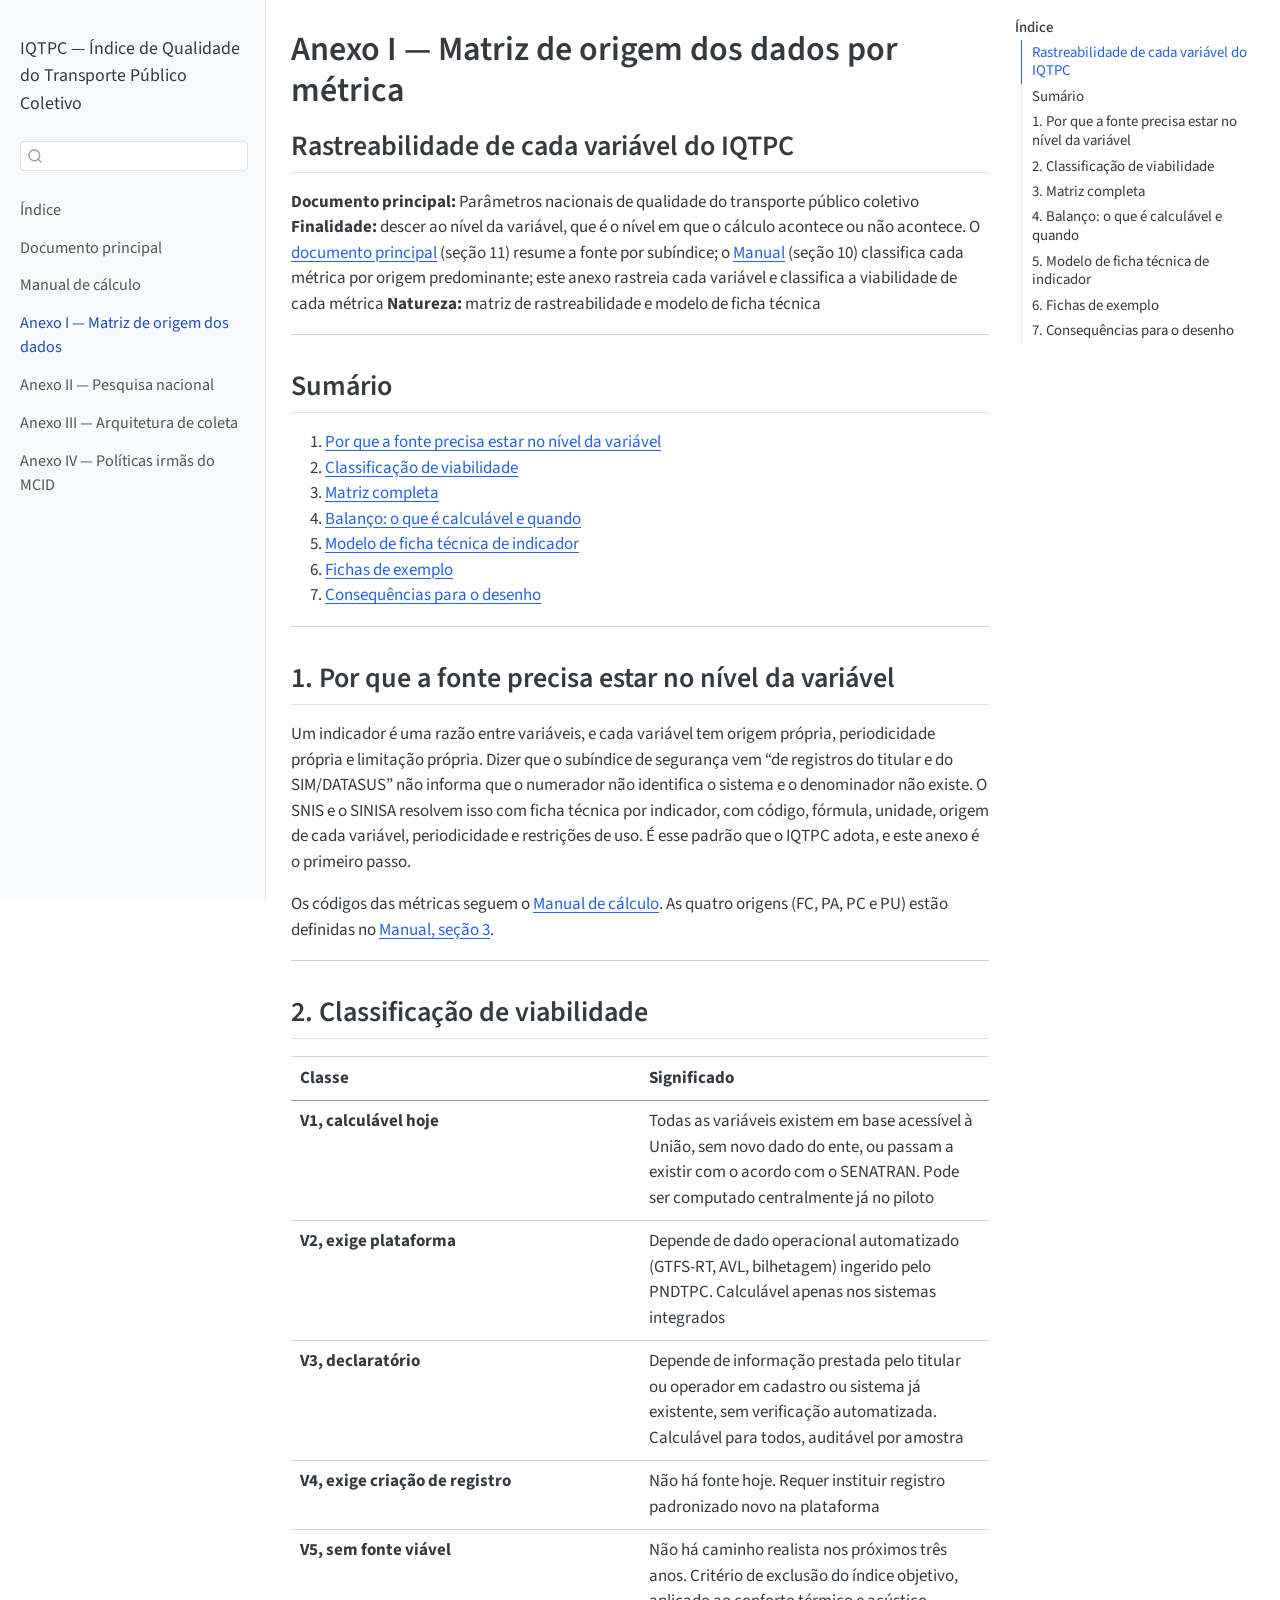
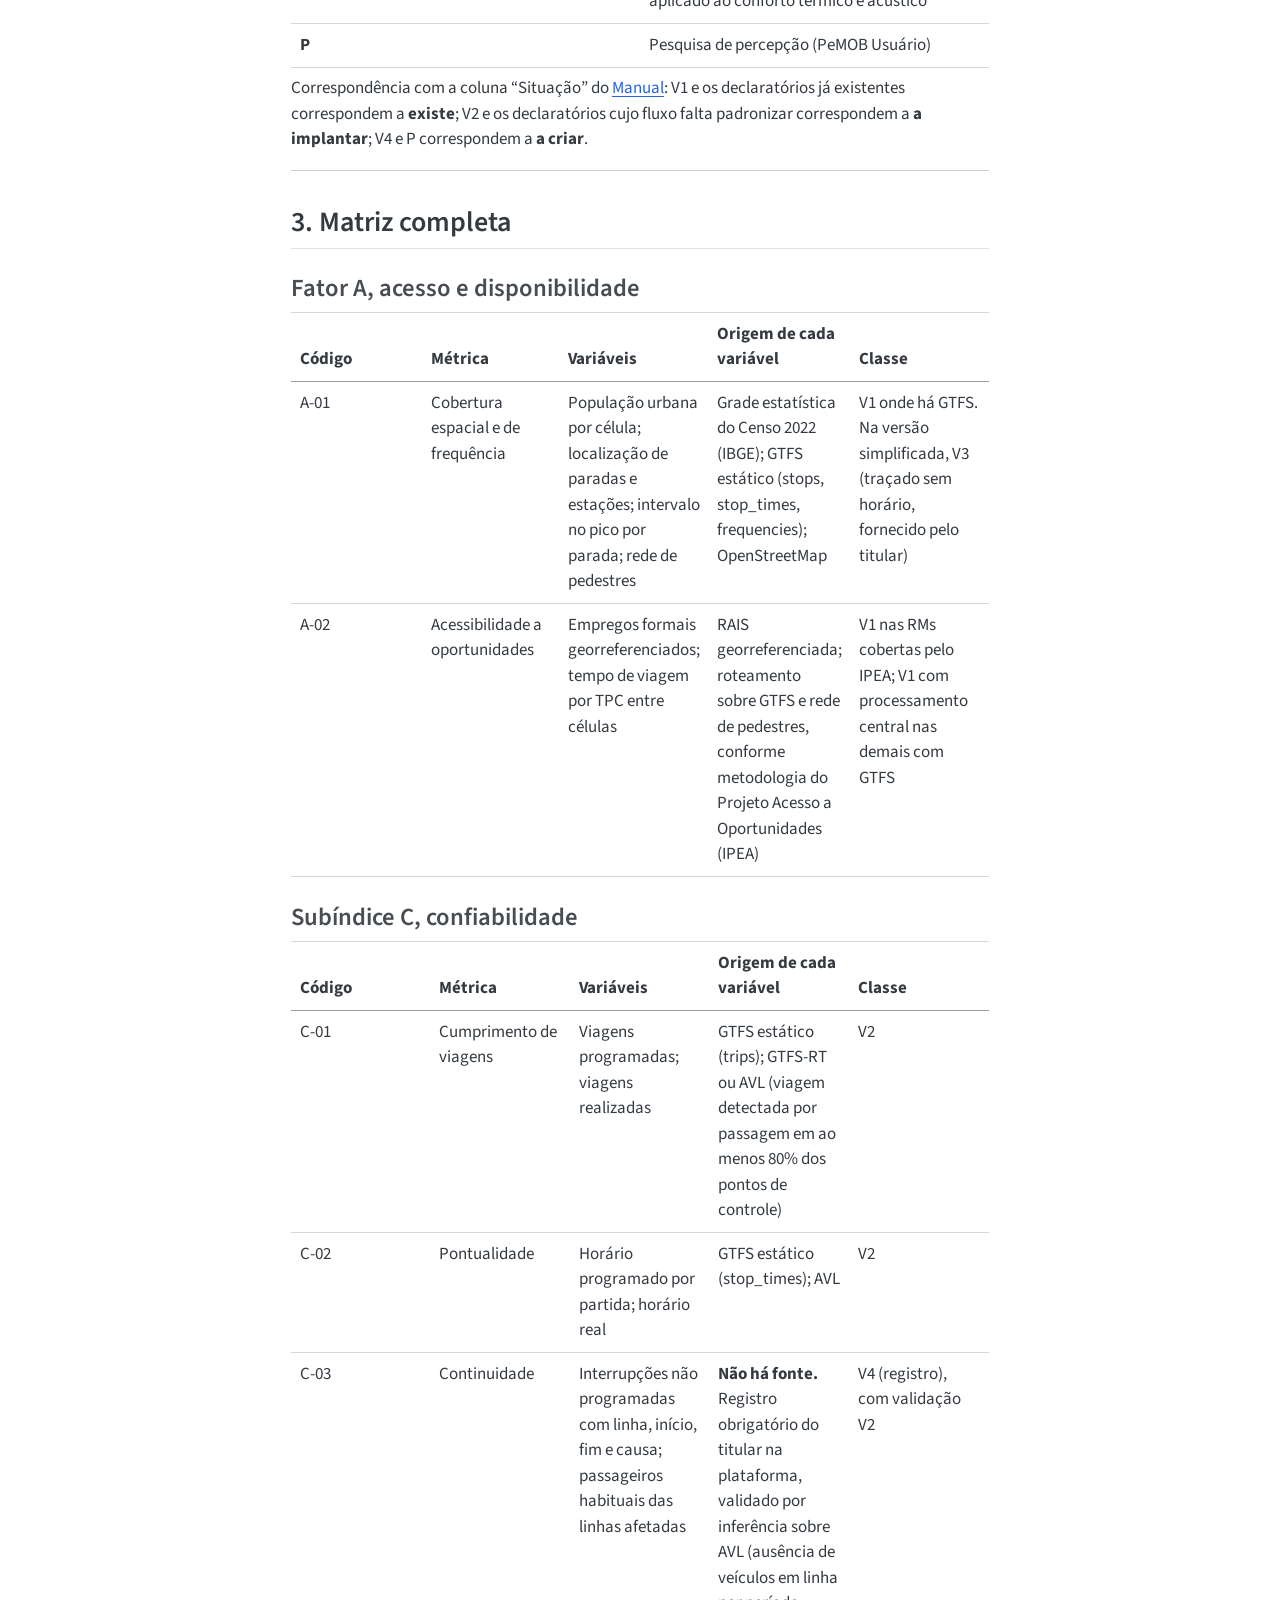
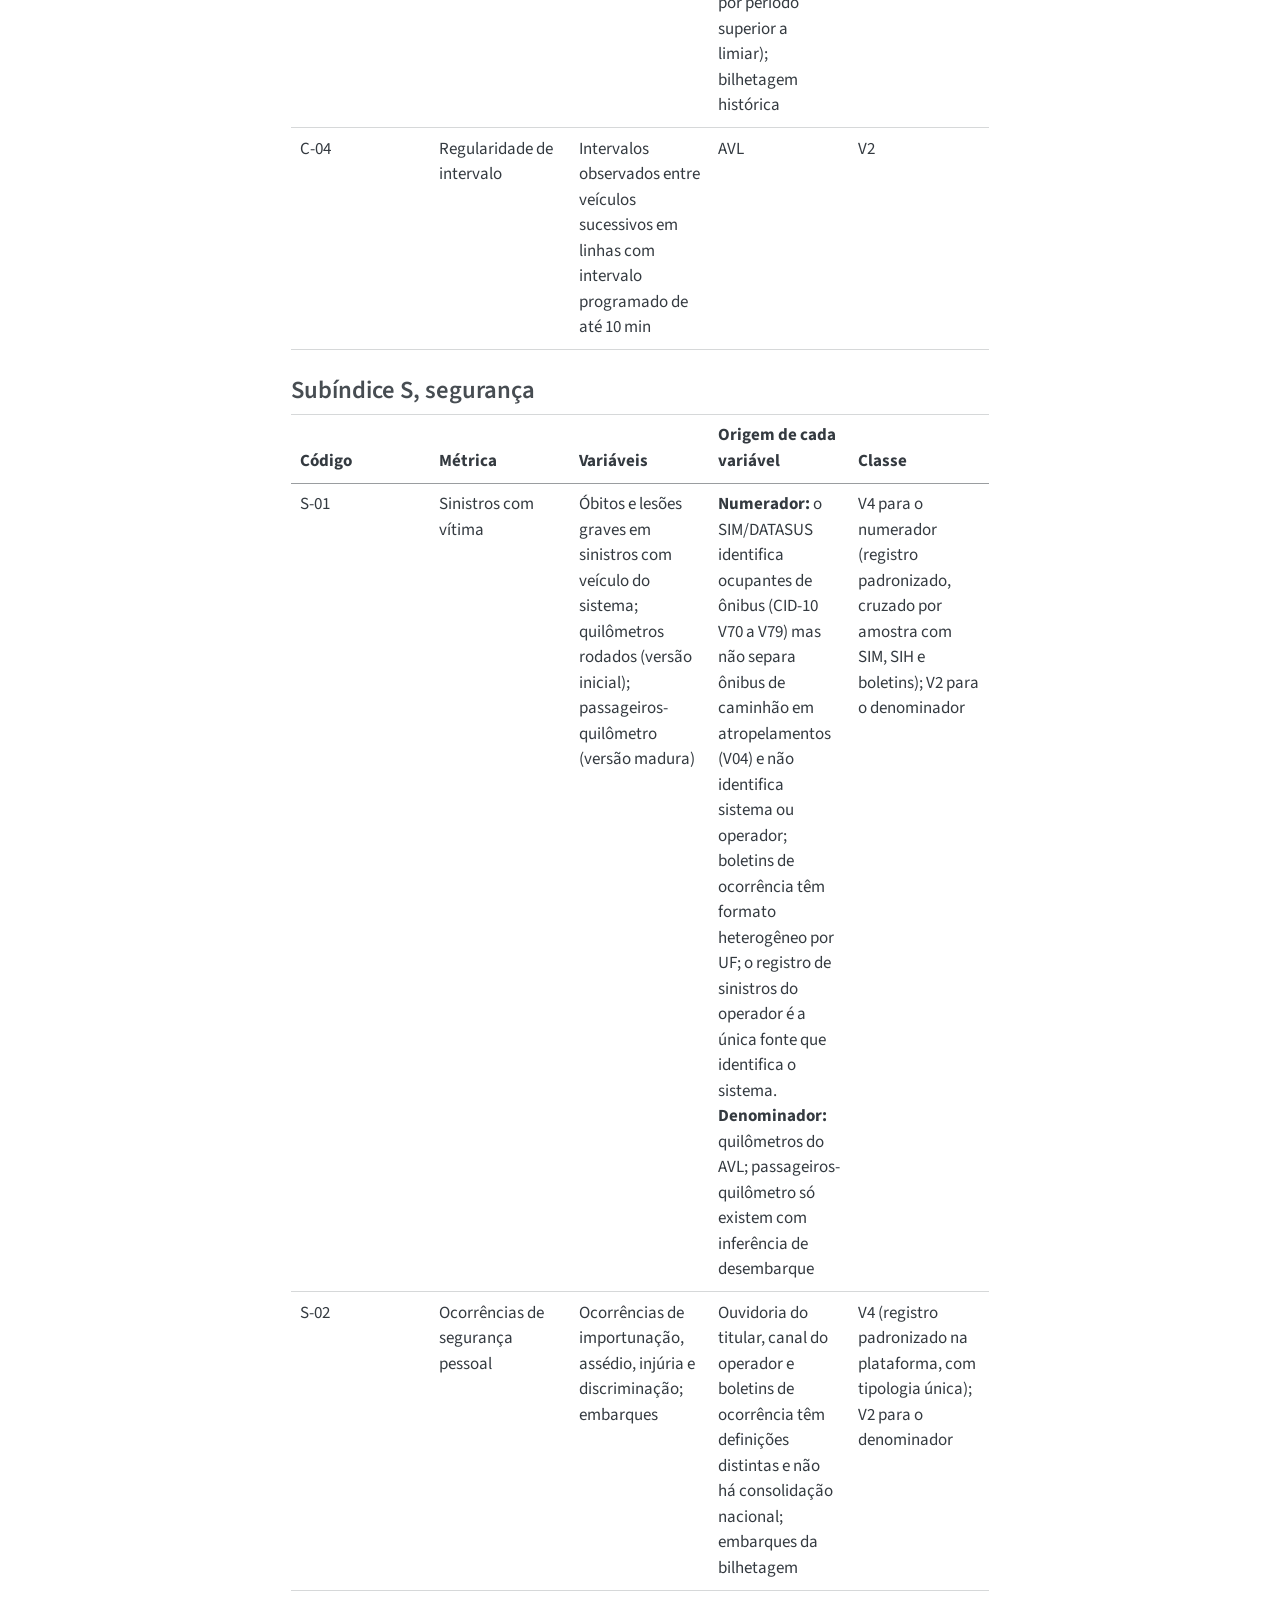
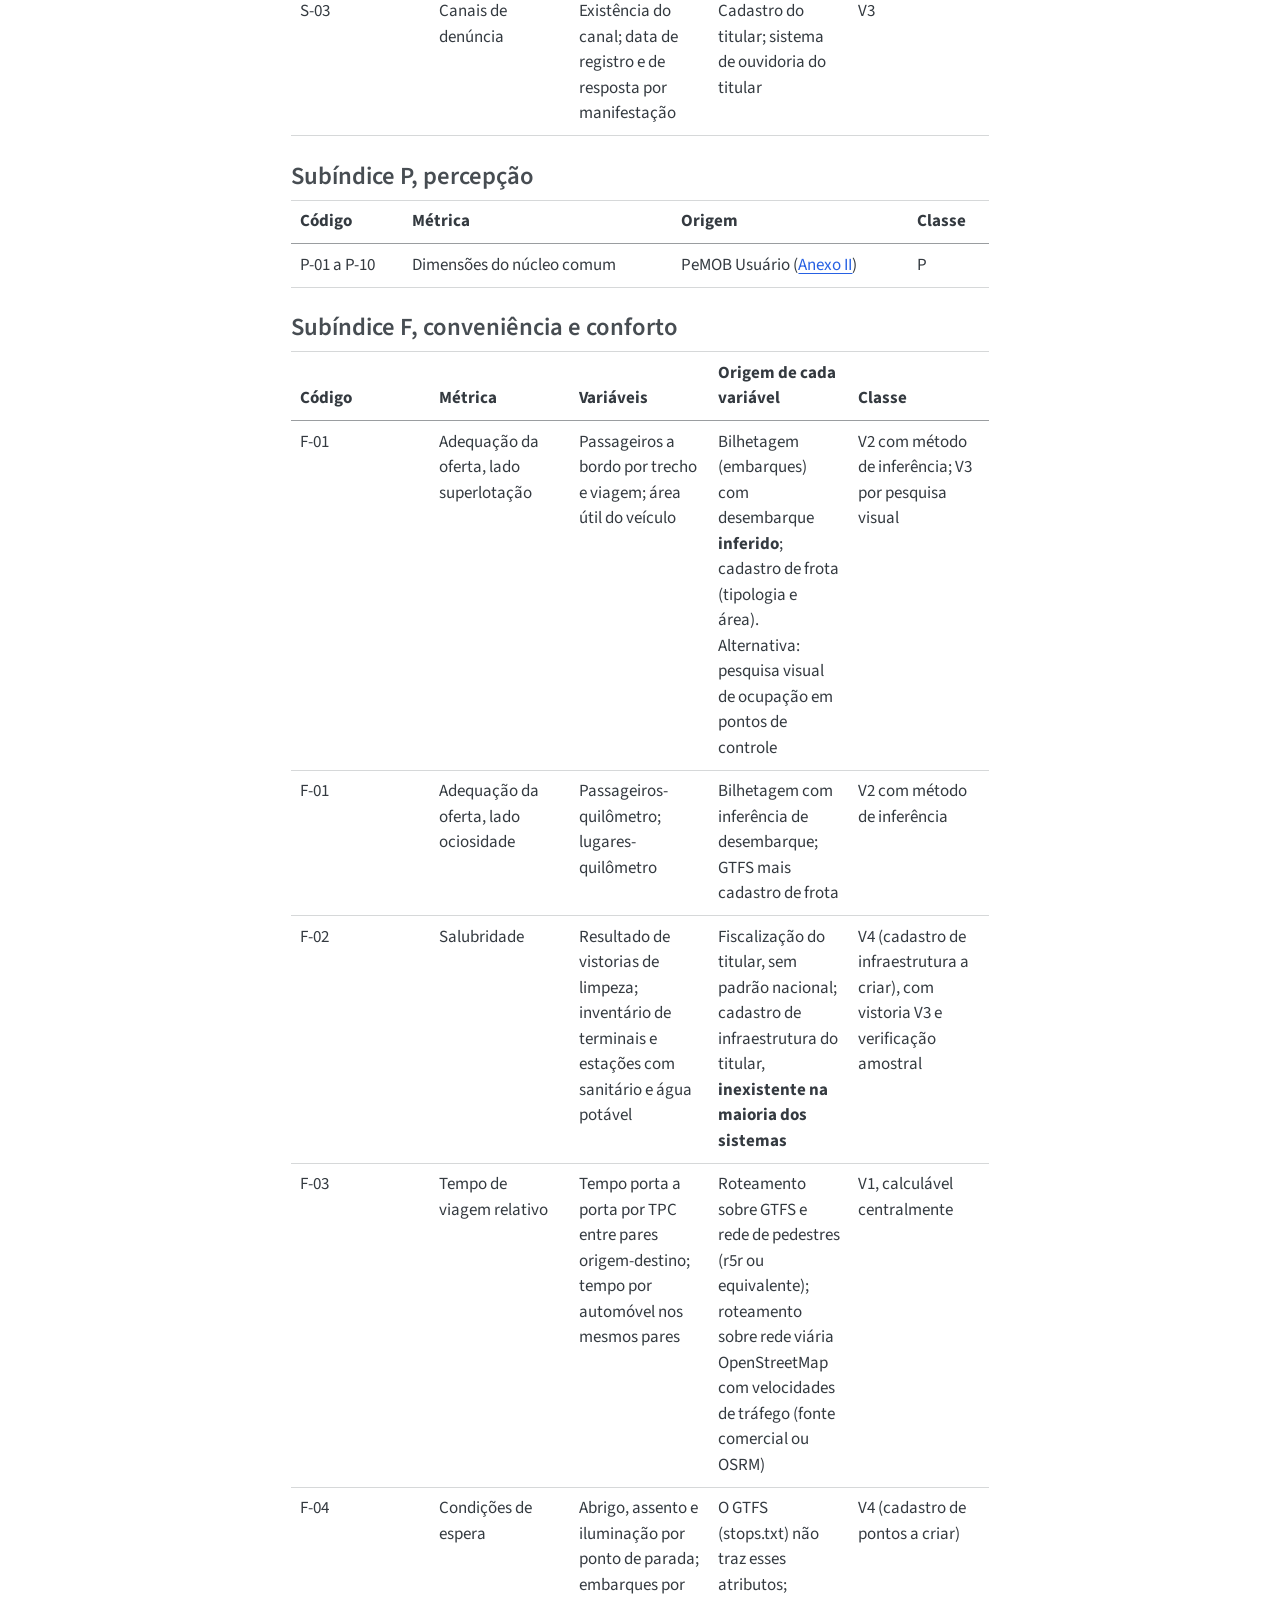
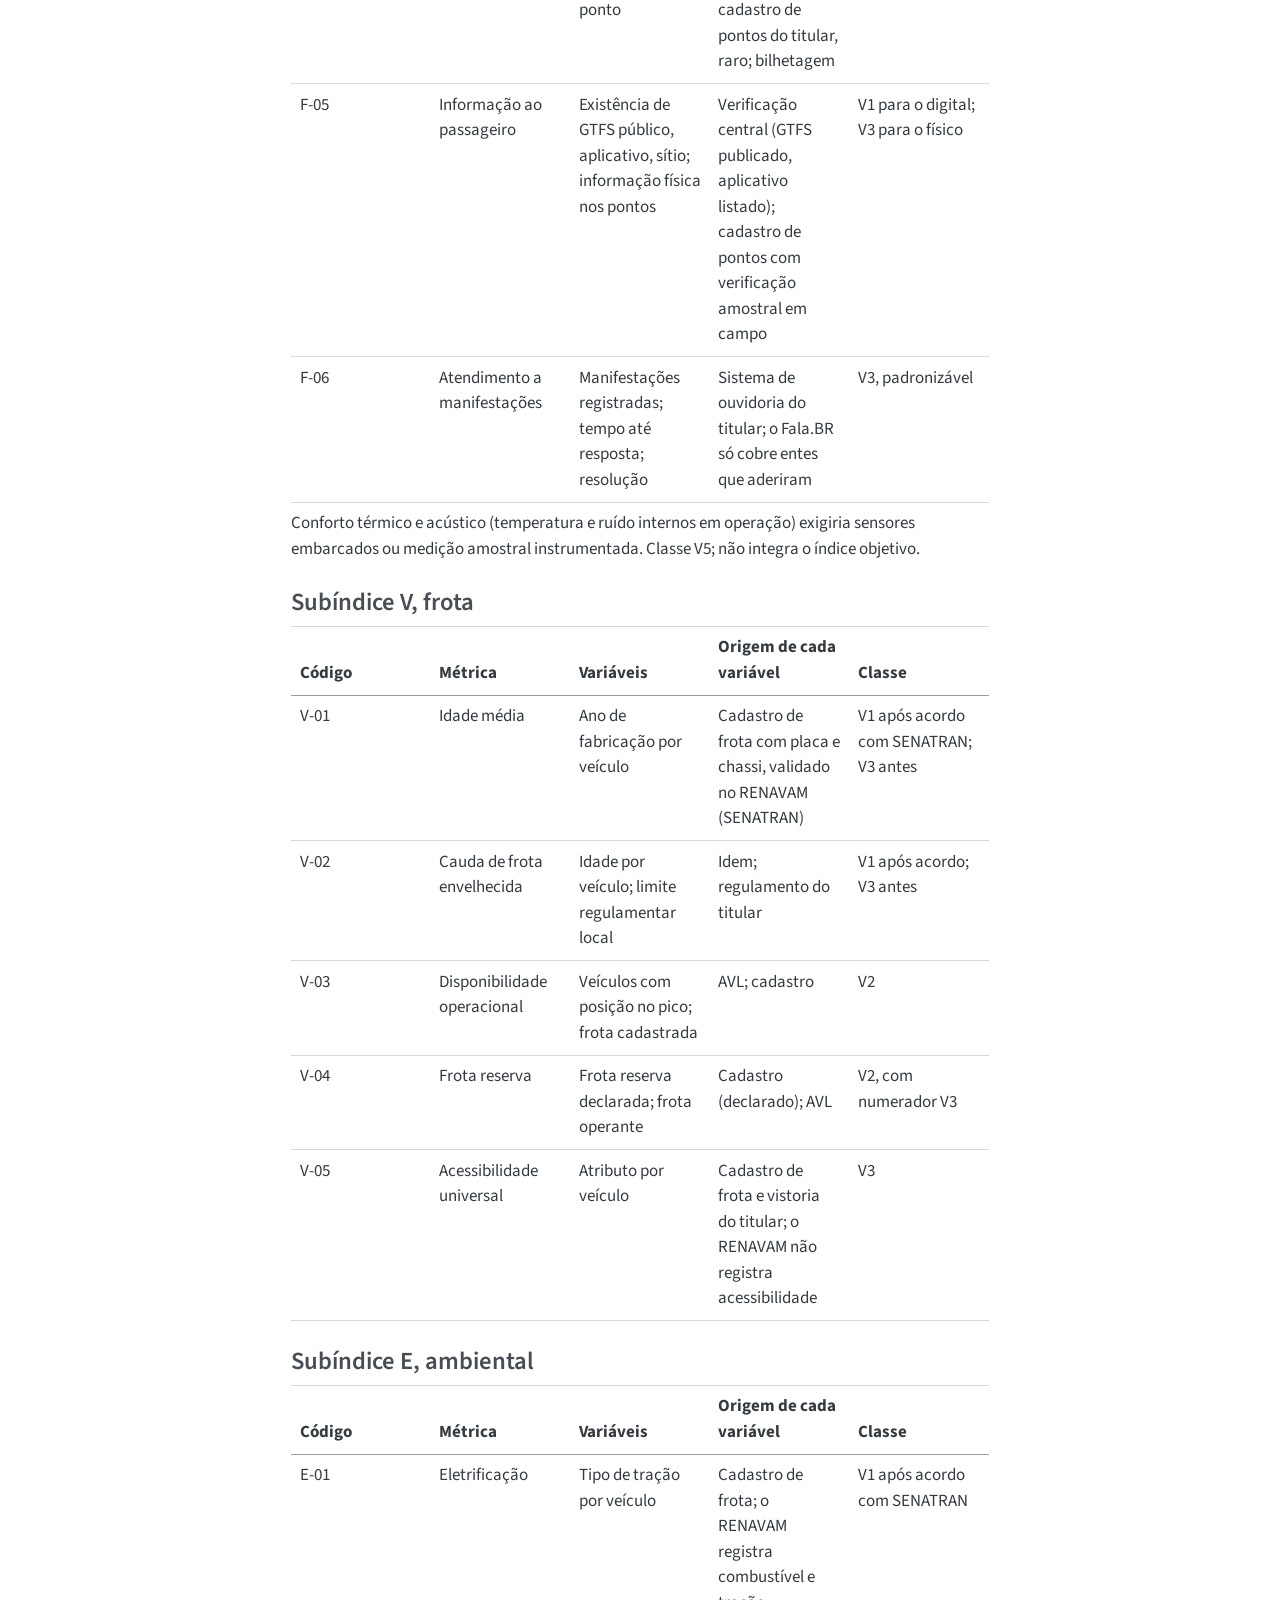
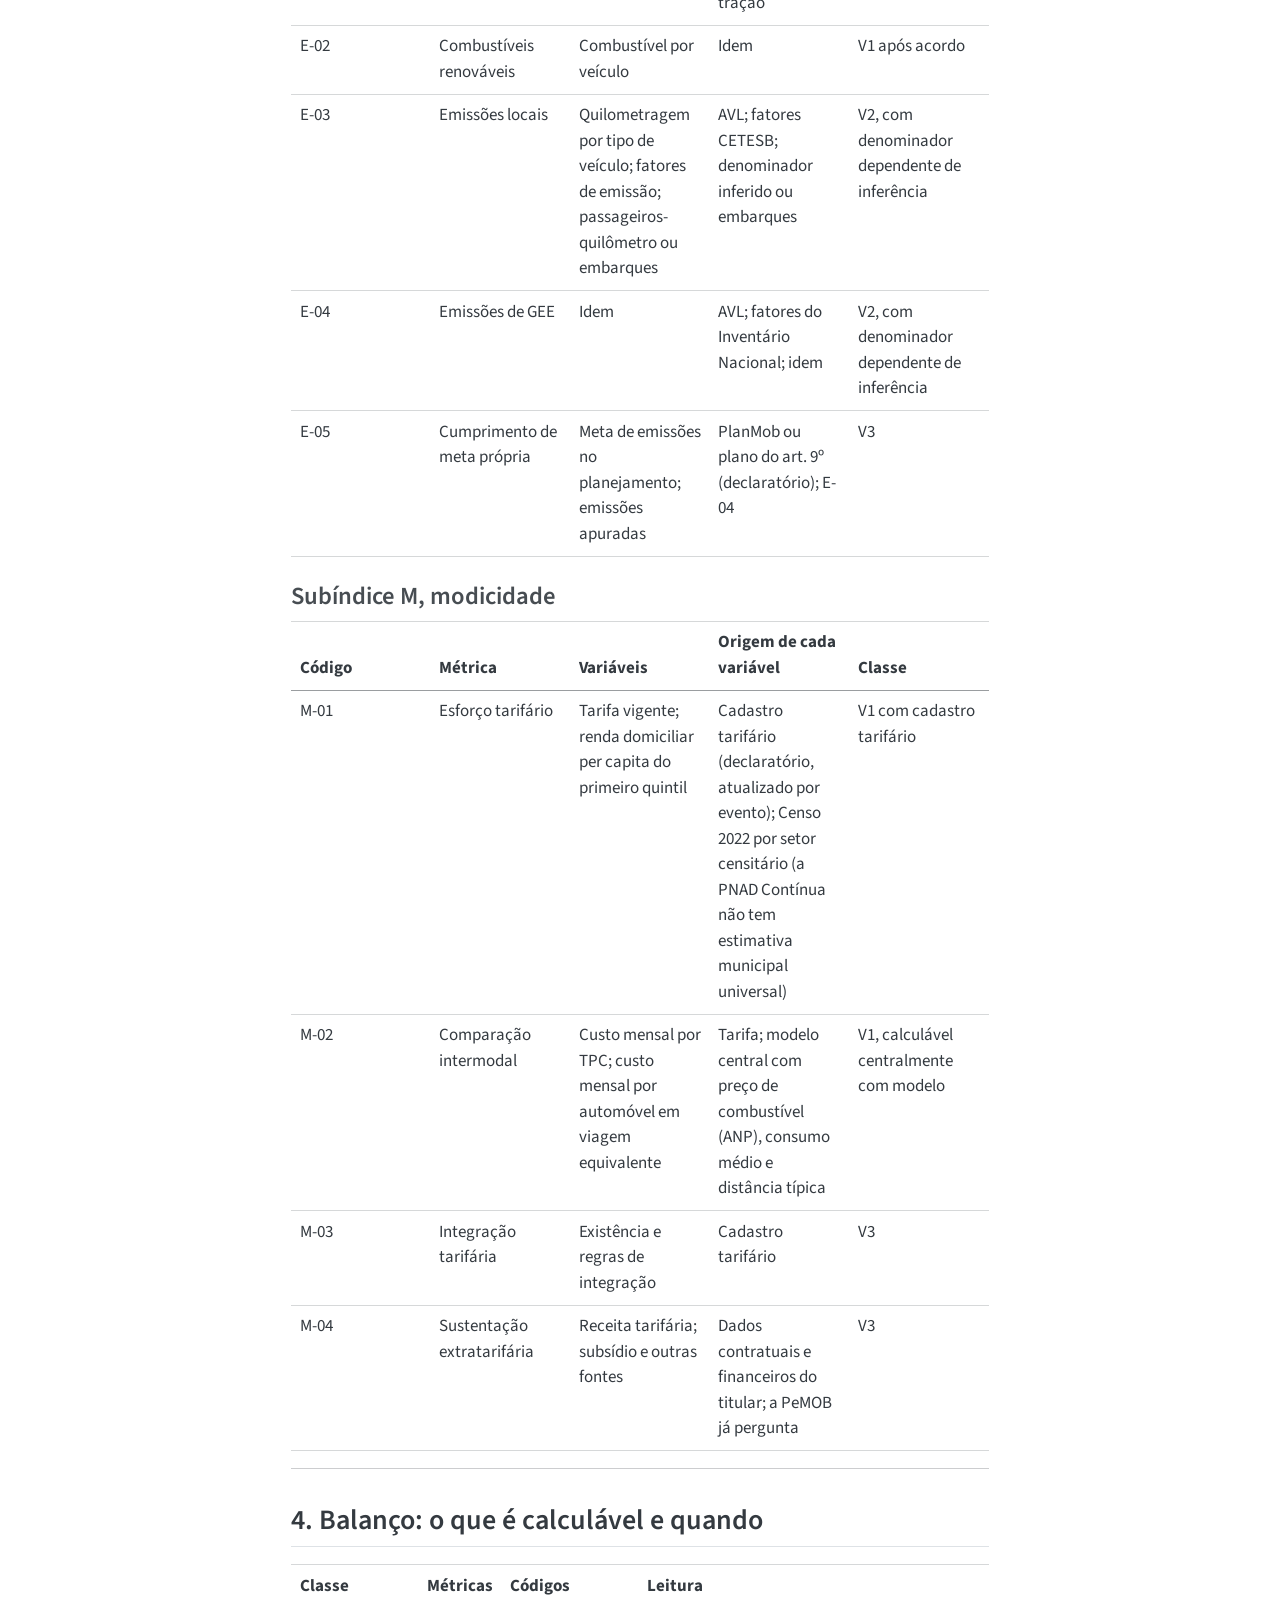
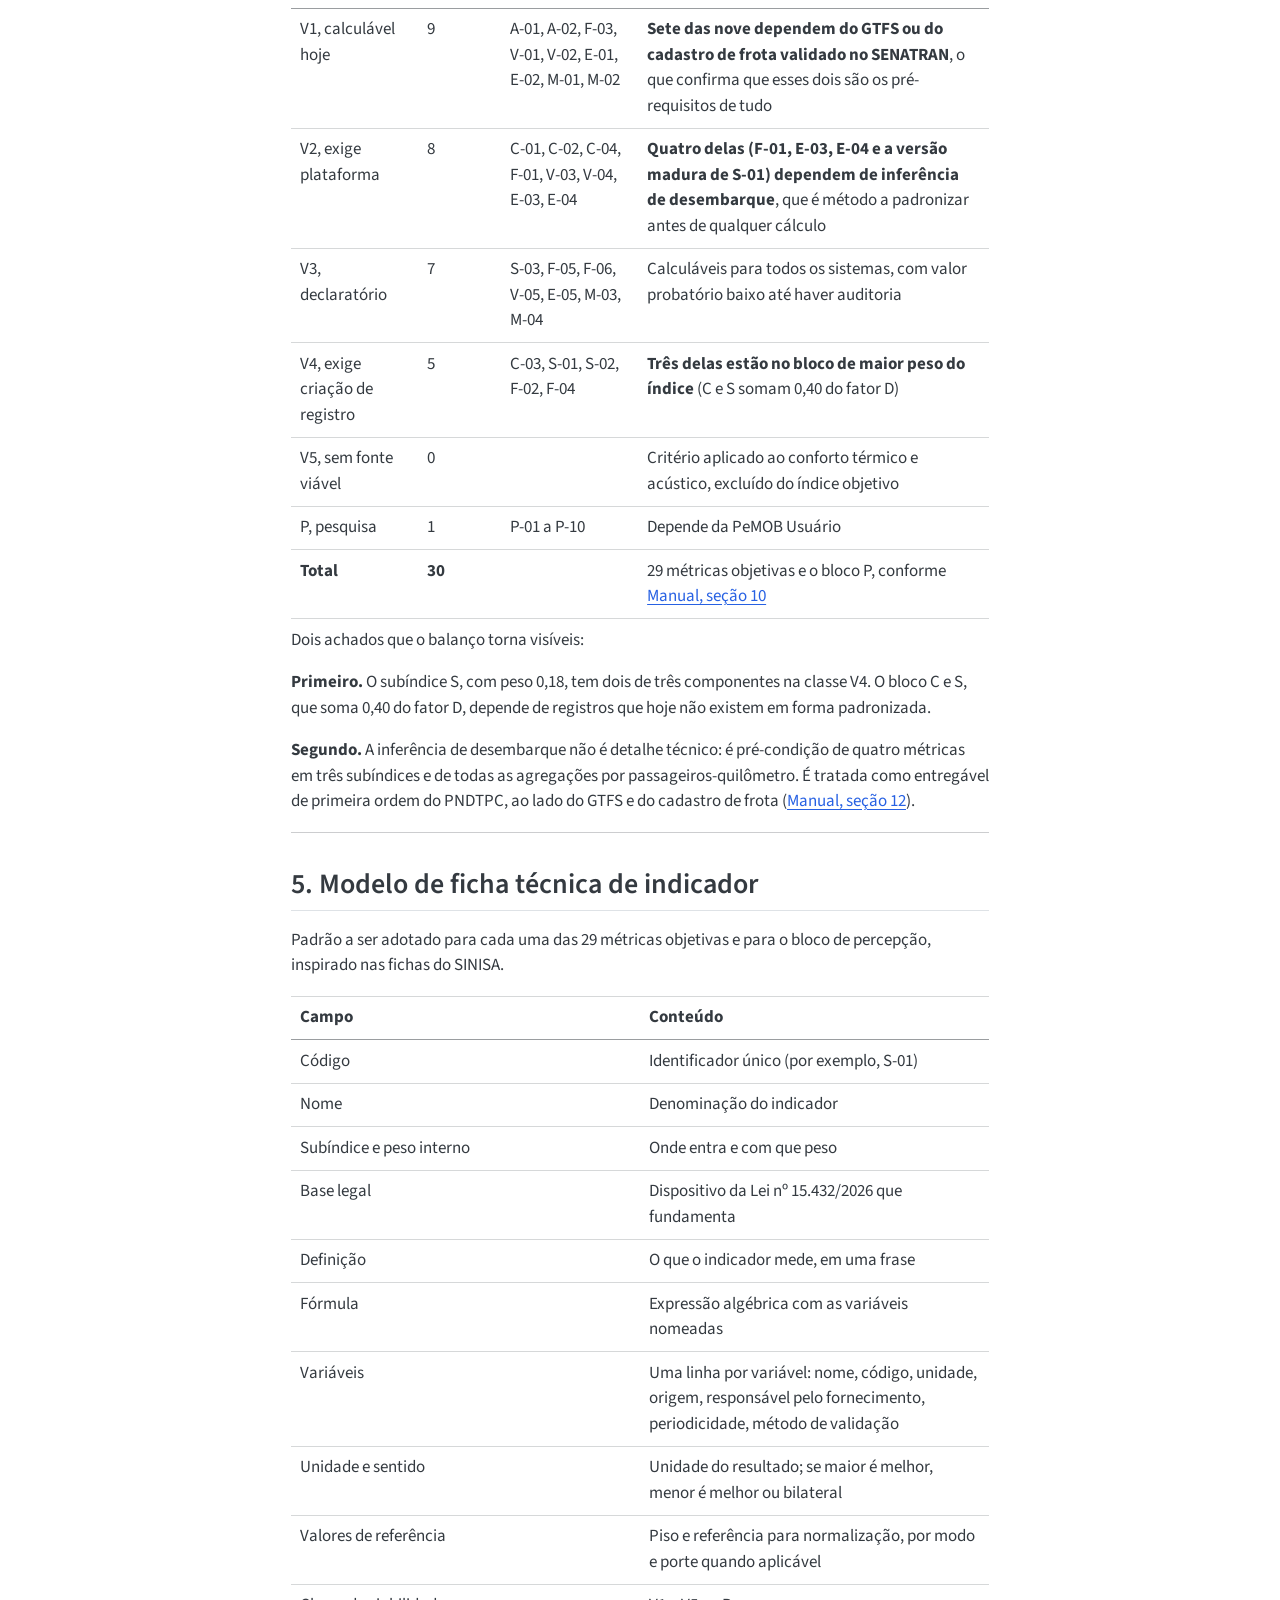
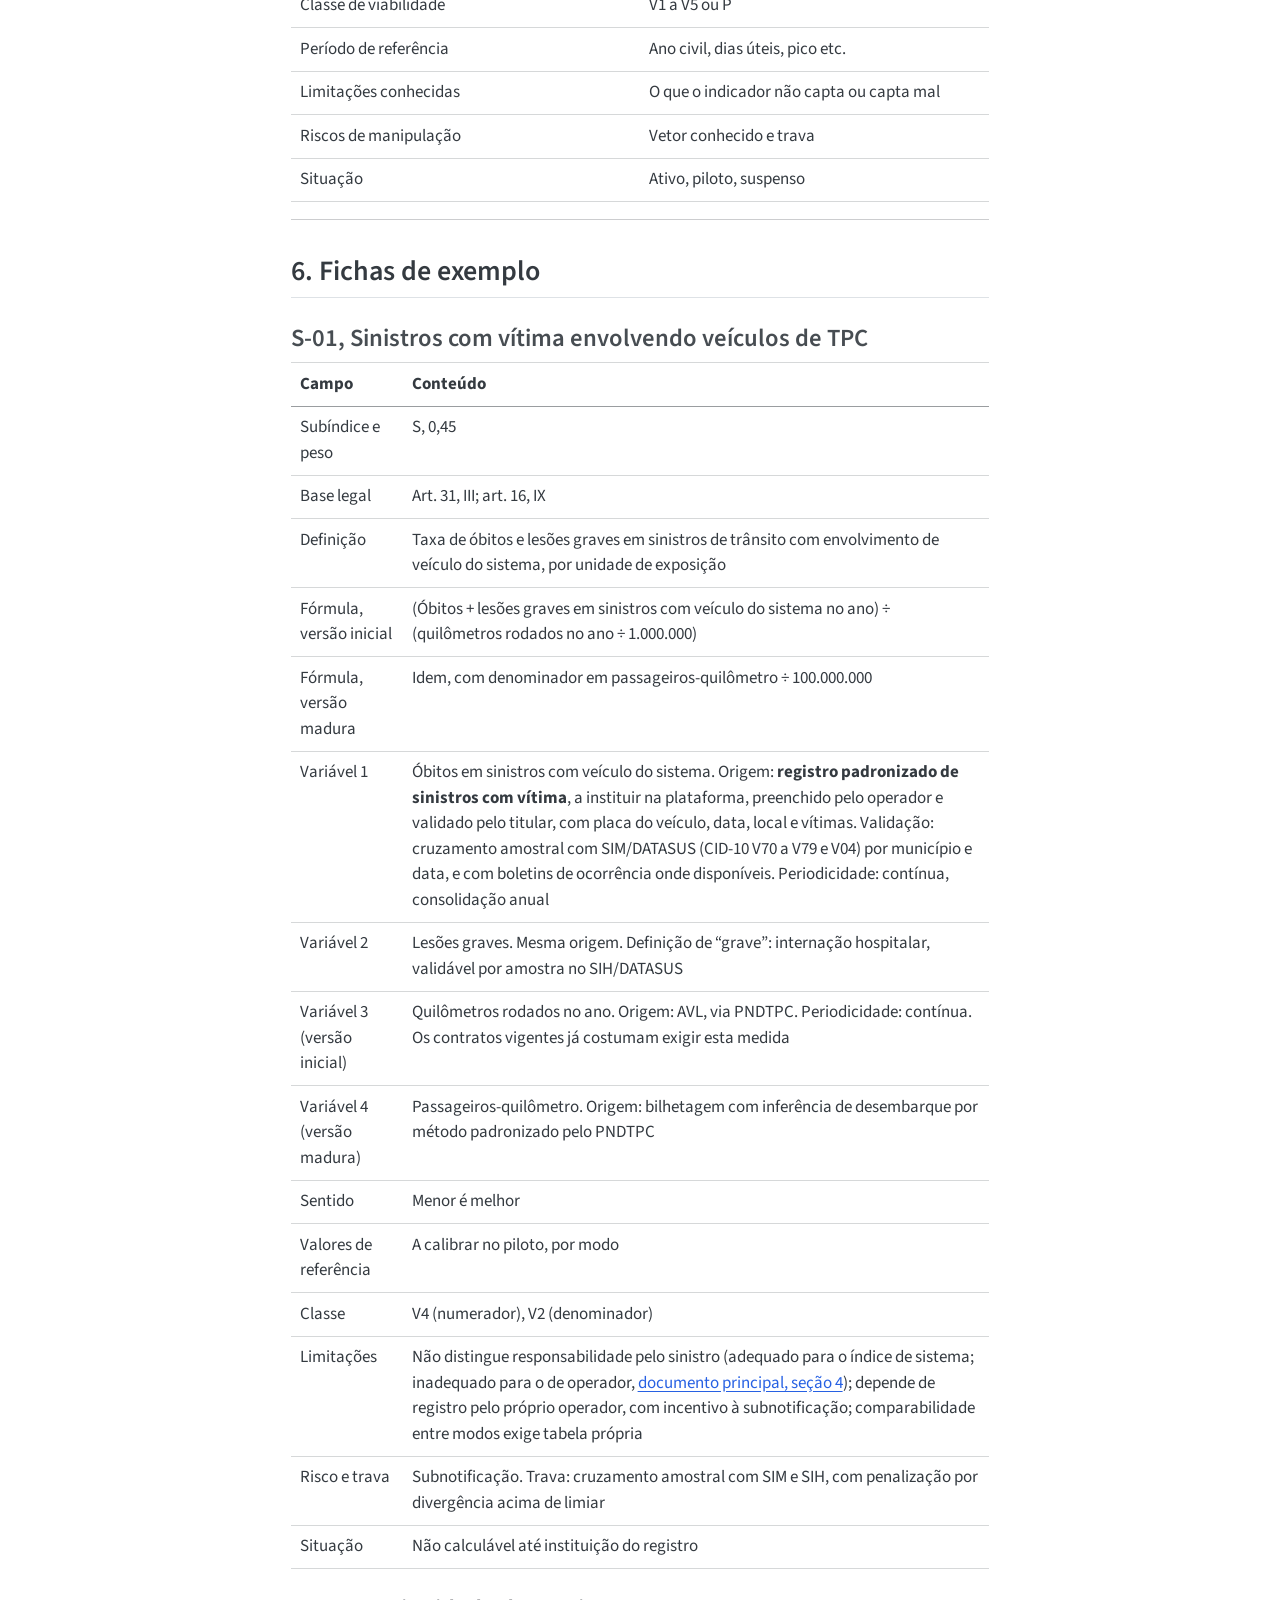
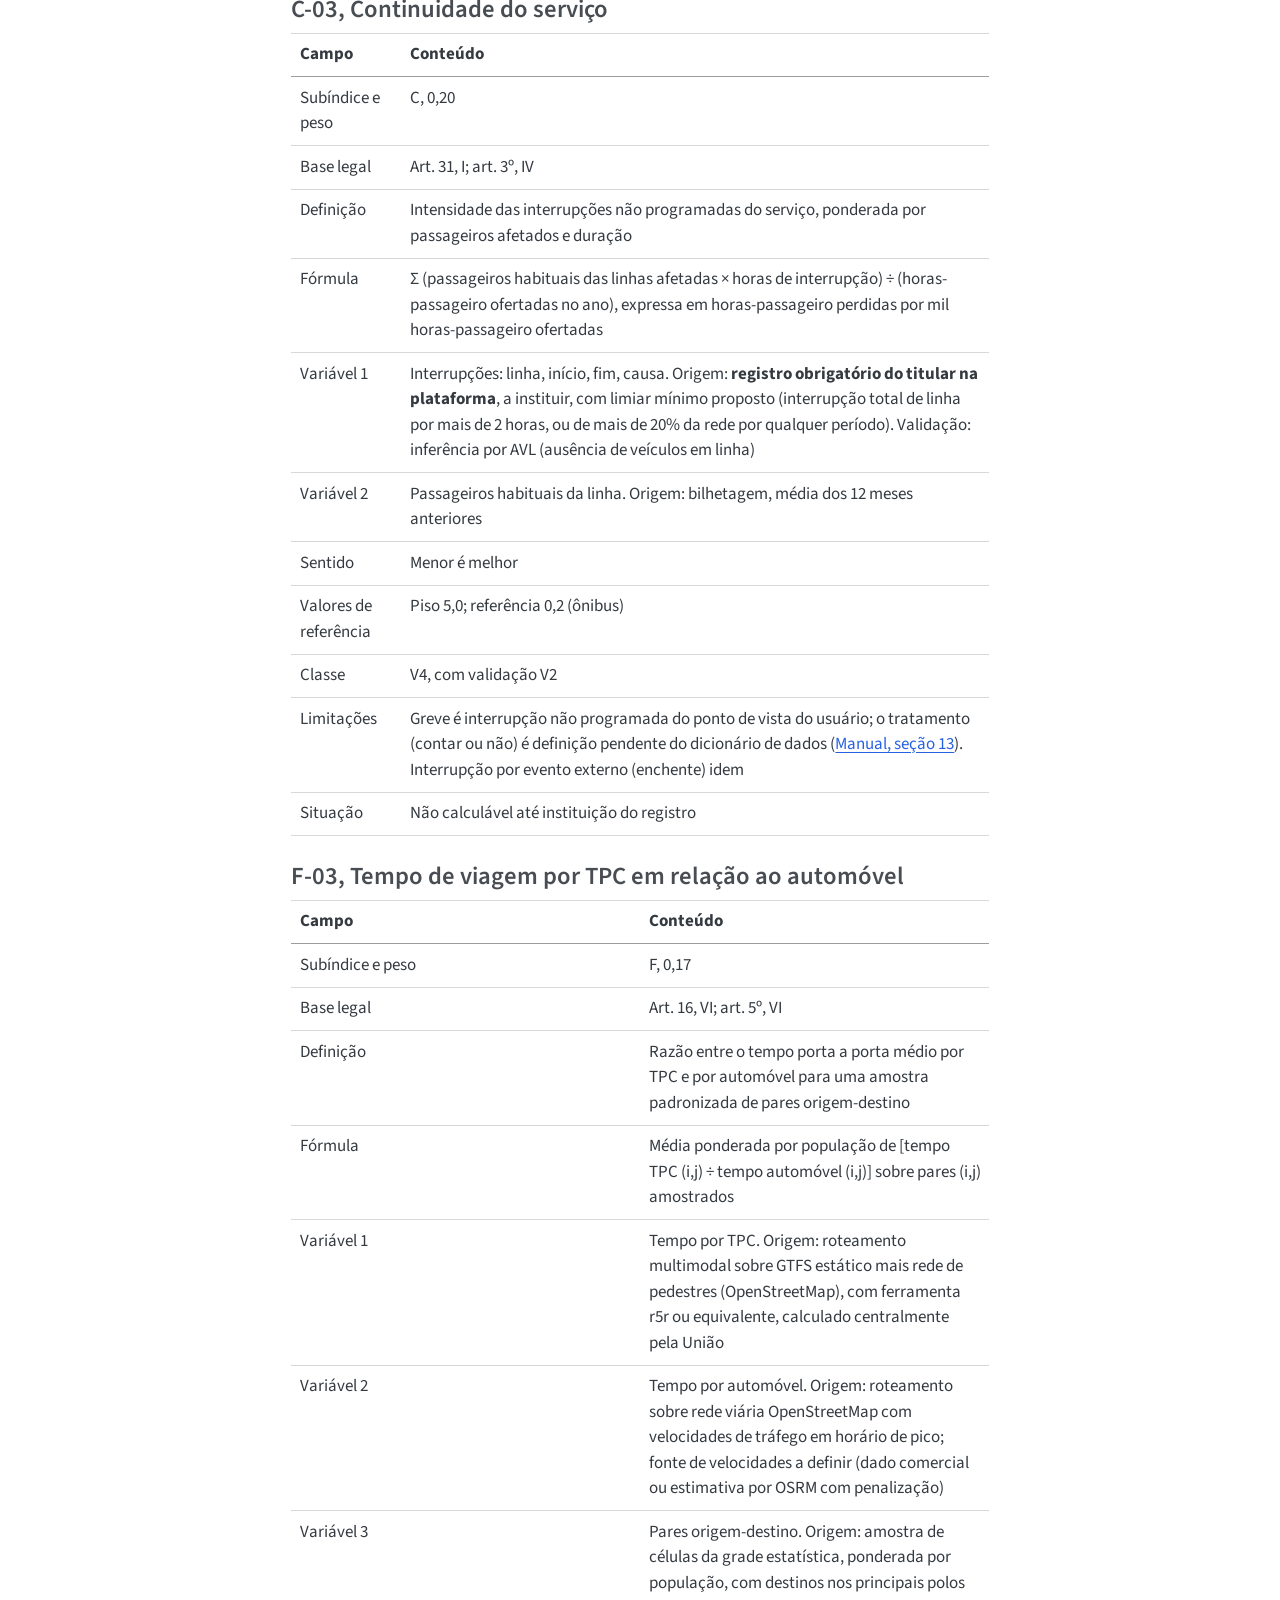
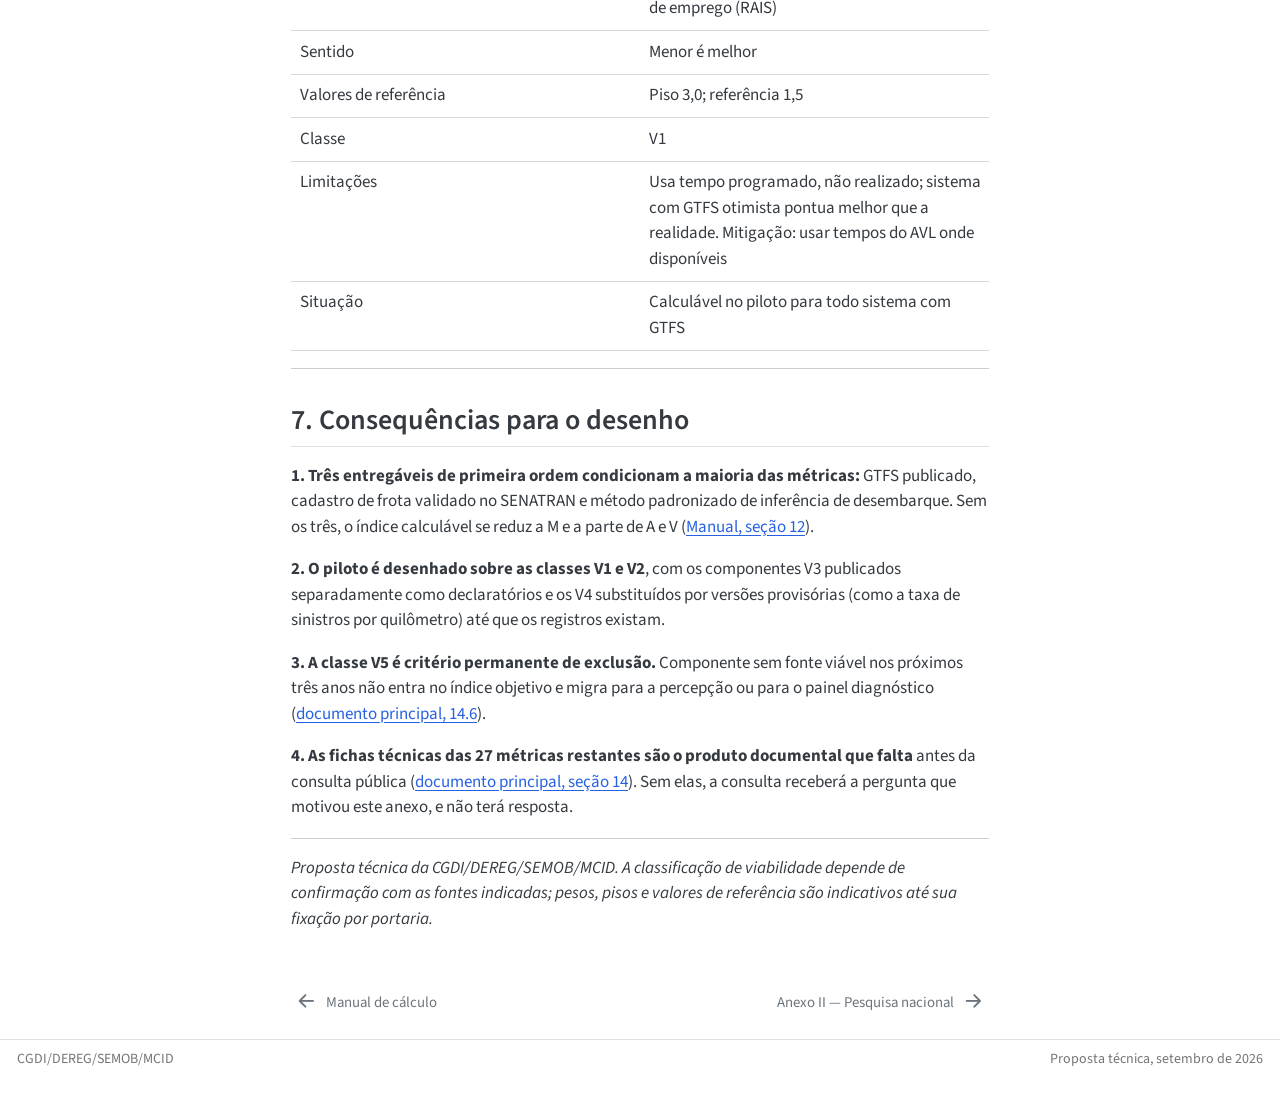
==== commit 0a9b1dde: "Built site for gh-pages" ====
--- a/IQTPC_Anexo_I_matriz_origem_dados.html
+++ b/IQTPC_Anexo_I_matriz_origem_dados.html
@@ -7,7 +7,7 @@
 <meta name="viewport" content="width=device-width, initial-scale=1.0, user-scalable=yes">
 
 
-<title>Anexo I, Matriz de origem dos dados por métrica – IQTPC, Índice de Qualidade do Transporte Público Coletivo</title>
+<title>Anexo I — Matriz de origem dos dados por métrica – IQTPC — Índice de Qualidade do Transporte Público Coletivo</title>
 <style>
 /* Default styles provided by pandoc.
 ** See https://pandoc.org/MANUAL.html#variables-for-html for config info.
@@ -47,7 +47,7 @@
 <link href="site_libs/quarto-html/quarto-syntax-highlighting-64a204ab8560d761af7679ceaba22944.css" rel="stylesheet" id="quarto-text-highlighting-styles">
 <script src="site_libs/bootstrap/bootstrap.min.js"></script>
 <link href="site_libs/bootstrap/bootstrap-icons.css" rel="stylesheet">
-<link href="site_libs/bootstrap/bootstrap-8a84cfd26a81cac07cced63adb3cfe4f.min.css" rel="stylesheet" append-hash="true" id="quarto-bootstrap" data-mode="light">
+<link href="site_libs/bootstrap/bootstrap-cea31a45f984b58a4aa91f62c685309a.min.css" rel="stylesheet" append-hash="true" id="quarto-bootstrap" data-mode="light">
 <script id="quarto-search-options" type="application/json">{
   "location": "sidebar",
   "copy-button": false,
@@ -77,6 +77,7 @@
 }</script>
 
 
+<link rel="stylesheet" href="custom.css">
 </head>
 
 <body class="nav-sidebar docked quarto-light">
@@ -88,7 +89,7 @@
       <button type="button" class="quarto-btn-toggle btn" data-bs-toggle="collapse" role="button" data-bs-target=".quarto-sidebar-collapse-item" aria-controls="quarto-sidebar" aria-expanded="false" aria-label="Alternar barra lateral" onclick="if (window.quartoToggleHeadroom) { window.quartoToggleHeadroom(); }">
         <i class="bi bi-layout-text-sidebar-reverse"></i>
       </button>
-        <nav class="quarto-page-breadcrumbs" aria-label="breadcrumb"><ol class="breadcrumb"><li class="breadcrumb-item"><a href="./IQTPC_Anexo_I_matriz_origem_dados.html"><span class="chapter-title">Anexo I, Matriz de origem dos dados por métrica</span></a></li></ol></nav>
+        <nav class="quarto-page-breadcrumbs" aria-label="breadcrumb"><ol class="breadcrumb"><li class="breadcrumb-item"><a href="./IQTPC_Anexo_I_matriz_origem_dados.html"><span class="chapter-title">Anexo I — Matriz de origem dos dados</span></a></li></ol></nav>
         <a class="flex-grow-1" role="navigation" data-bs-toggle="collapse" data-bs-target=".quarto-sidebar-collapse-item" aria-controls="quarto-sidebar" aria-expanded="false" aria-label="Alternar barra lateral" onclick="if (window.quartoToggleHeadroom) { window.quartoToggleHeadroom(); }">      
         </a>
       <button type="button" class="btn quarto-search-button" aria-label="Procurar" onclick="window.quartoOpenSearch();">
@@ -103,7 +104,7 @@
   <nav id="quarto-sidebar" class="sidebar collapse collapse-horizontal quarto-sidebar-collapse-item sidebar-navigation docked overflow-auto">
     <div class="pt-lg-2 mt-2 text-left sidebar-header">
     <div class="sidebar-title mb-0 py-0">
-      <a href="./">IQTPC, Índice de Qualidade do Transporte Público Coletivo</a> 
+      <a href="./">IQTPC — Índice de Qualidade do Transporte Público Coletivo</a> 
     </div>
       </div>
         <div class="mt-2 flex-shrink-0 align-items-center">
@@ -115,37 +116,37 @@
     <ul class="list-unstyled mt-1">
         <li class="sidebar-item">
   <div class="sidebar-item-container"> 
-  <a href="./index.html" class="sidebar-item-text sidebar-link"><span class="chapter-title">IQTPC, Índice de Qualidade do Transporte Público Coletivo</span></a>
+  <a href="./index.html" class="sidebar-item-text sidebar-link"><span class="chapter-title">Índice</span></a>
   </div>
 </li>
         <li class="sidebar-item">
   <div class="sidebar-item-container"> 
-  <a href="./IQTPC_parametros_qualidade_transporte_publico.html" class="sidebar-item-text sidebar-link"><span class="chapter-title">Parâmetros nacionais de qualidade do transporte público coletivo</span></a>
+  <a href="./IQTPC_parametros_qualidade_transporte_publico.html" class="sidebar-item-text sidebar-link"><span class="chapter-title">Documento principal</span></a>
   </div>
 </li>
         <li class="sidebar-item">
   <div class="sidebar-item-container"> 
-  <a href="./IQTPC_Manual_de_calculo.html" class="sidebar-item-text sidebar-link"><span class="chapter-title">Manual de cálculo do IQTPC</span></a>
+  <a href="./IQTPC_Manual_de_calculo.html" class="sidebar-item-text sidebar-link"><span class="chapter-title">Manual de cálculo</span></a>
   </div>
 </li>
         <li class="sidebar-item">
   <div class="sidebar-item-container"> 
-  <a href="./IQTPC_Anexo_I_matriz_origem_dados.html" class="sidebar-item-text sidebar-link active"><span class="chapter-title">Anexo I, Matriz de origem dos dados por métrica</span></a>
+  <a href="./IQTPC_Anexo_I_matriz_origem_dados.html" class="sidebar-item-text sidebar-link active"><span class="chapter-title">Anexo I — Matriz de origem dos dados</span></a>
   </div>
 </li>
         <li class="sidebar-item">
   <div class="sidebar-item-container"> 
-  <a href="./IQTPC_Anexo_II_pesquisa_nacional.html" class="sidebar-item-text sidebar-link"><span class="chapter-title">Anexo II, Proposta da PeMOB Usuário</span></a>
+  <a href="./IQTPC_Anexo_II_pesquisa_nacional.html" class="sidebar-item-text sidebar-link"><span class="chapter-title">Anexo II — Pesquisa nacional</span></a>
   </div>
 </li>
         <li class="sidebar-item">
   <div class="sidebar-item-container"> 
-  <a href="./IQTPC_Anexo_III_arquitetura_coleta_pemob.html" class="sidebar-item-text sidebar-link"><span class="chapter-title">Anexo III, Arquitetura de coleta e desidratação da PeMOB</span></a>
+  <a href="./IQTPC_Anexo_III_arquitetura_coleta_pemob.html" class="sidebar-item-text sidebar-link"><span class="chapter-title">Anexo III — Arquitetura de coleta</span></a>
   </div>
 </li>
         <li class="sidebar-item">
   <div class="sidebar-item-container"> 
-  <a href="./IQTPC_Anexo_IV_aproveitamento_politicas_MCID.html" class="sidebar-item-text sidebar-link"><span class="chapter-title">Anexo IV, Aproveitamento de instrumentos das demais políticas do Ministério das Cidades</span></a>
+  <a href="./IQTPC_Anexo_IV_aproveitamento_politicas_MCID.html" class="sidebar-item-text sidebar-link"><span class="chapter-title">Anexo IV — Políticas irmãs do MCID</span></a>
   </div>
 </li>
     </ul>
@@ -190,7 +191,7 @@
 
 <header id="title-block-header" class="quarto-title-block default">
 <div class="quarto-title">
-<h1 class="title"><span class="chapter-title">Anexo I, Matriz de origem dos dados por métrica</span></h1>
+<h1 class="title"><span class="chapter-title">Anexo I — Matriz de origem dos dados por métrica</span></h1>
 </div>
 
 
@@ -1359,13 +1360,13 @@
   </script>
 <nav class="page-navigation">
   <div class="nav-page nav-page-previous">
-      <a href="./IQTPC_Manual_de_calculo.html" class="pagination-link" aria-label="Manual de cálculo do IQTPC">
-        <i class="bi bi-arrow-left-short"></i> <span class="nav-page-text"><span class="chapter-title">Manual de cálculo do IQTPC</span></span>
+      <a href="./IQTPC_Manual_de_calculo.html" class="pagination-link" aria-label="Manual de cálculo">
+        <i class="bi bi-arrow-left-short"></i> <span class="nav-page-text"><span class="chapter-title">Manual de cálculo</span></span>
       </a>          
   </div>
   <div class="nav-page nav-page-next">
-      <a href="./IQTPC_Anexo_II_pesquisa_nacional.html" class="pagination-link" aria-label="Anexo II, Proposta da PeMOB Usuário">
-        <span class="nav-page-text"><span class="chapter-title">Anexo II, Proposta da PeMOB Usuário</span></span> <i class="bi bi-arrow-right-short"></i>
+      <a href="./IQTPC_Anexo_II_pesquisa_nacional.html" class="pagination-link" aria-label="Anexo II — Pesquisa nacional">
+        <span class="nav-page-text"><span class="chapter-title">Anexo II — Pesquisa nacional</span></span> <i class="bi bi-arrow-right-short"></i>
       </a>
   </div>
 </nav>
--- a/custom.css
+++ b/custom.css
@@ -0,0 +1,24 @@
+/* Sidebar de navegação: menos denso, no estilo mkdocs-material */
+#quarto-sidebar .sidebar-item-container {
+  line-height: 1.5;
+}
+
+#quarto-sidebar .sidebar-item {
+  margin-bottom: 0.15rem;
+}
+
+#quarto-sidebar .sidebar-item .sidebar-item-container {
+  padding-top: 0.2rem;
+  padding-bottom: 0.2rem;
+}
+
+#quarto-sidebar .sidebar-item a.sidebar-link,
+#quarto-sidebar .sidebar-item a.sidebar-link .chapter-title {
+  font-size: 0.95rem;
+  white-space: normal;
+}
+
+#quarto-sidebar .sidebar-title {
+  font-size: 1.05rem;
+  margin-bottom: 1.25rem;
+}
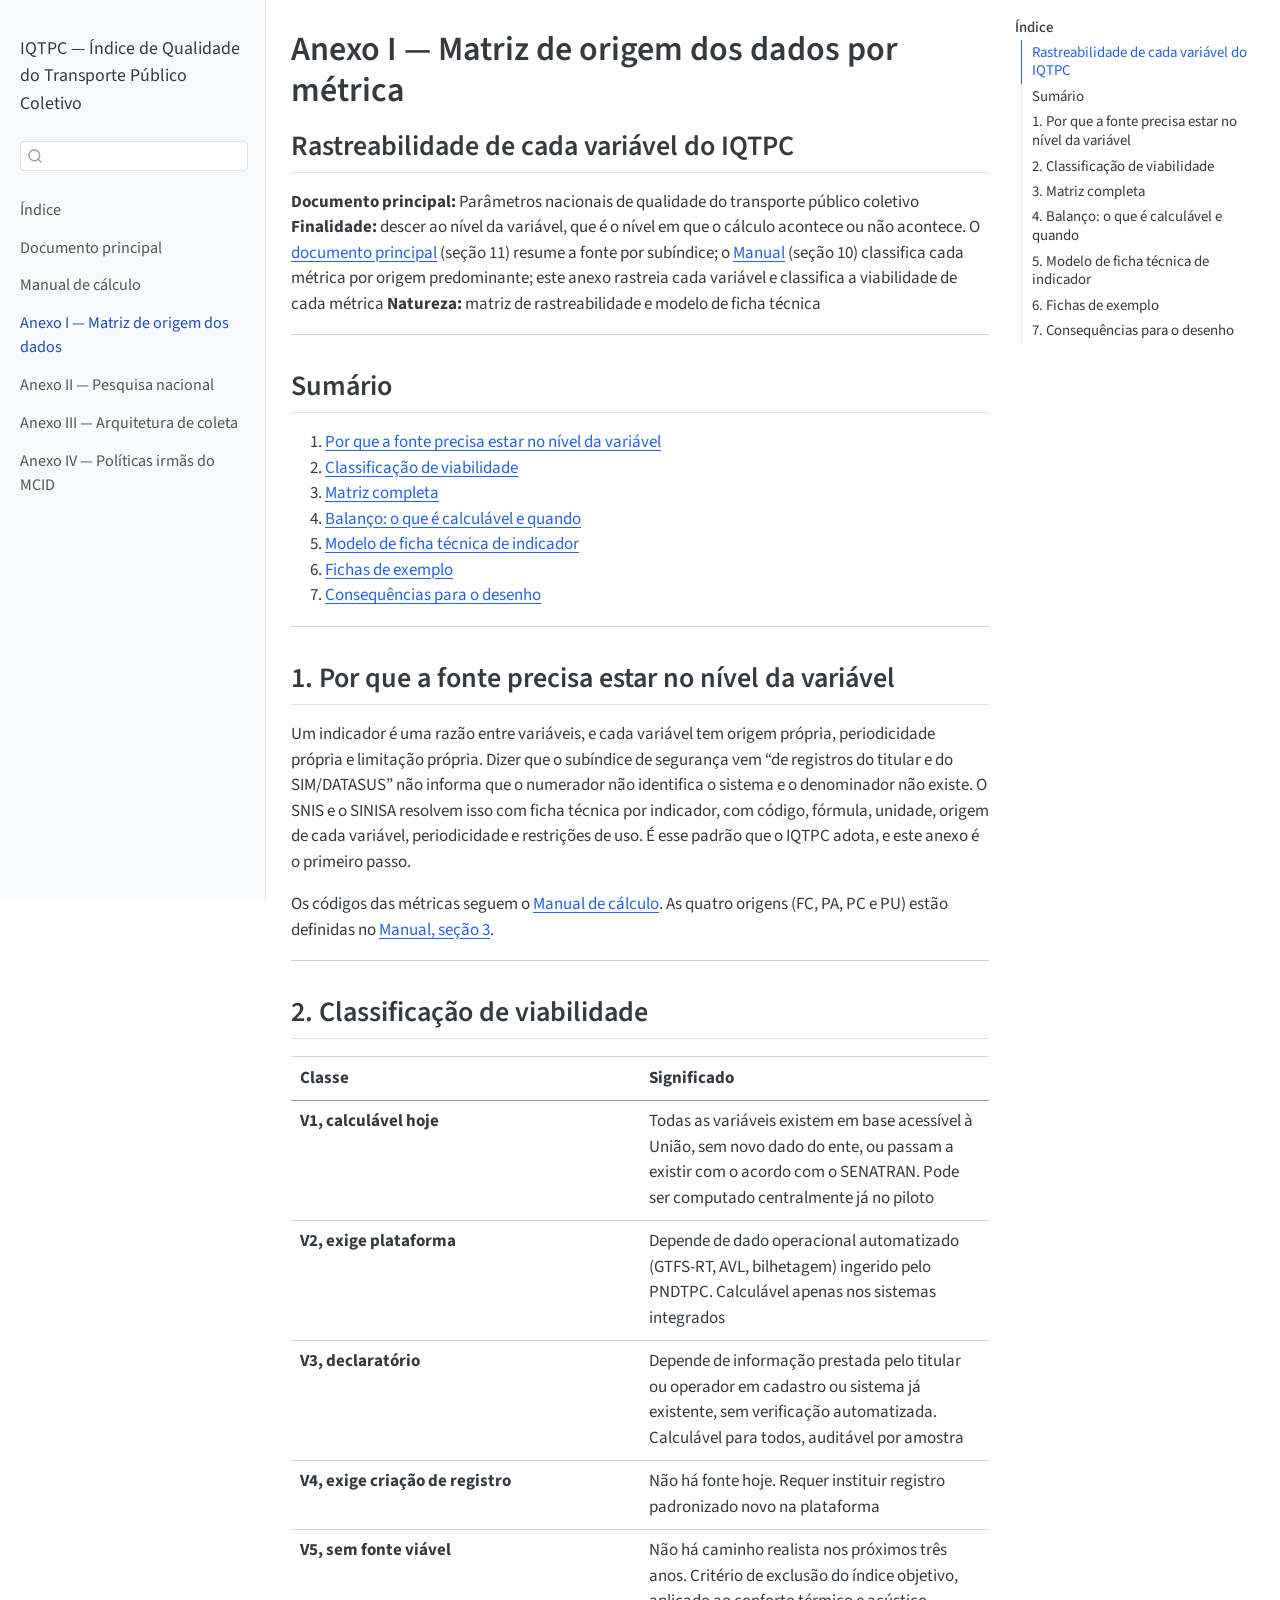
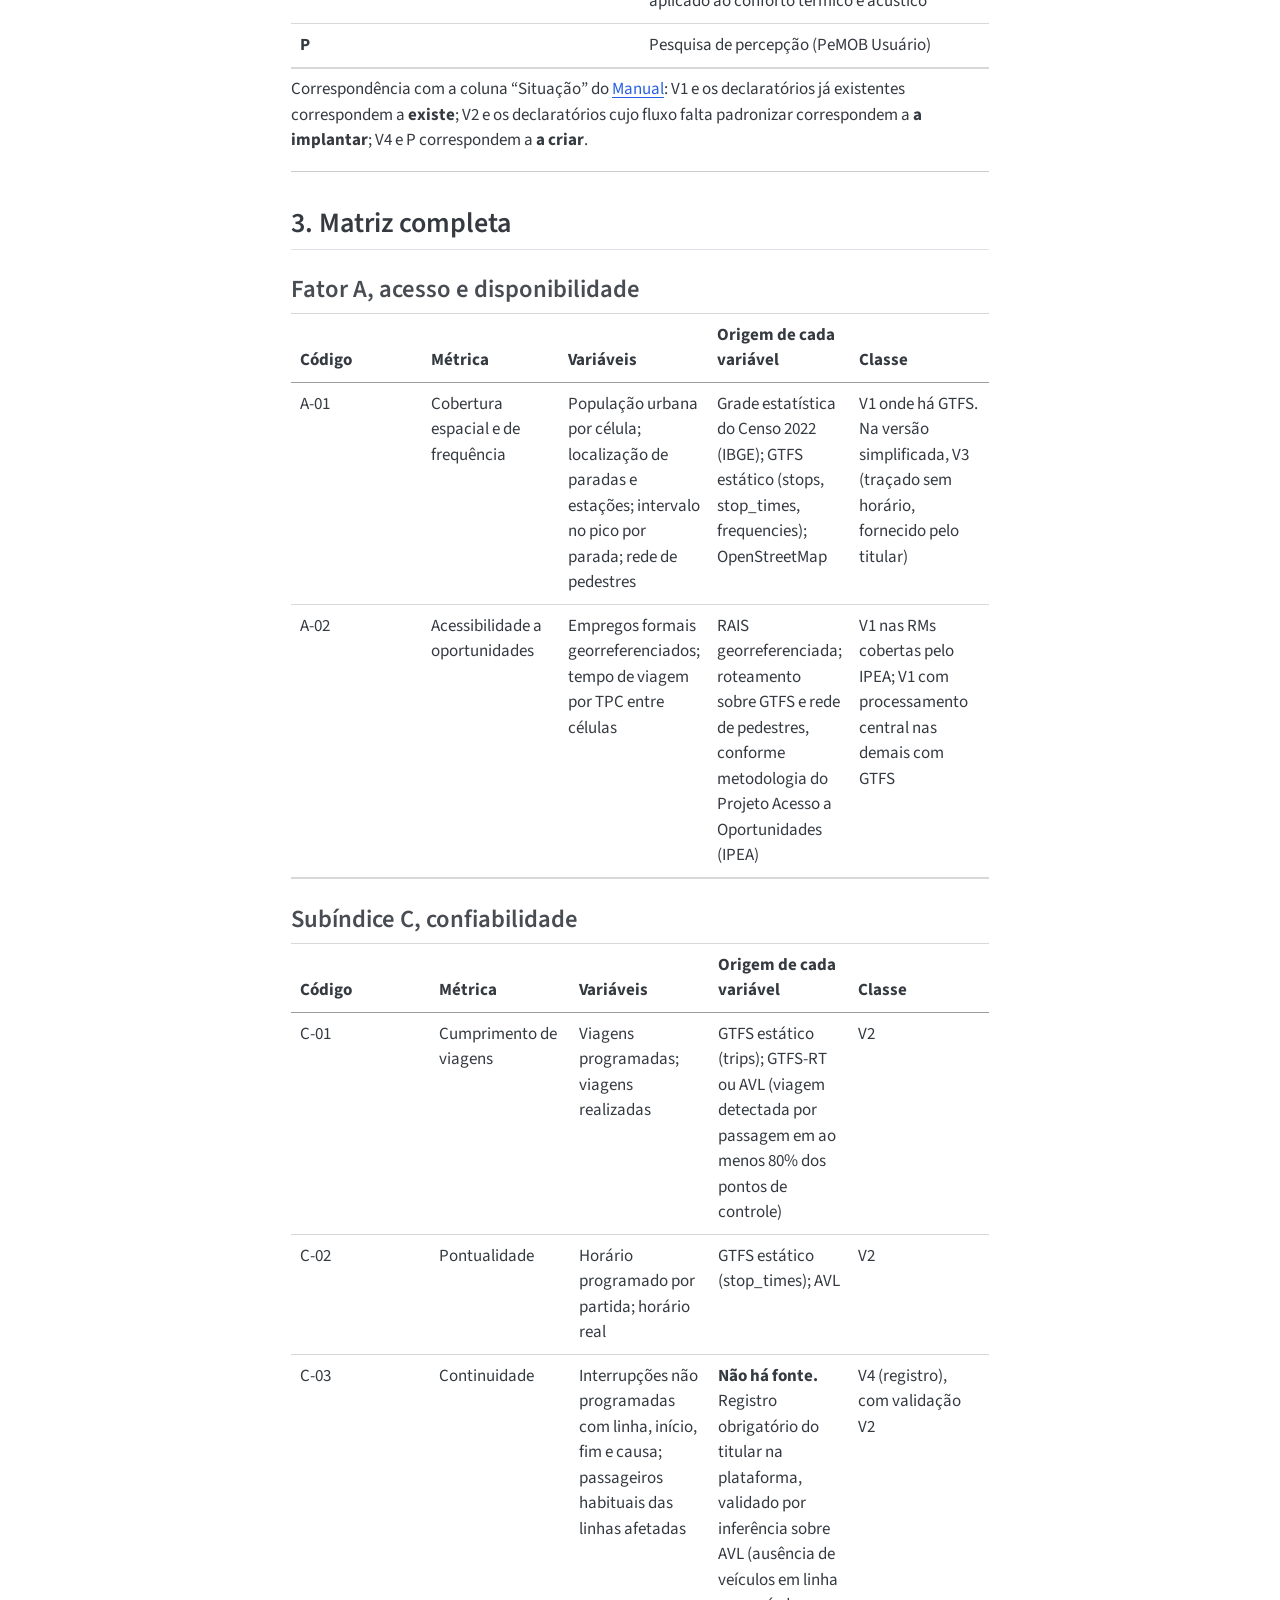
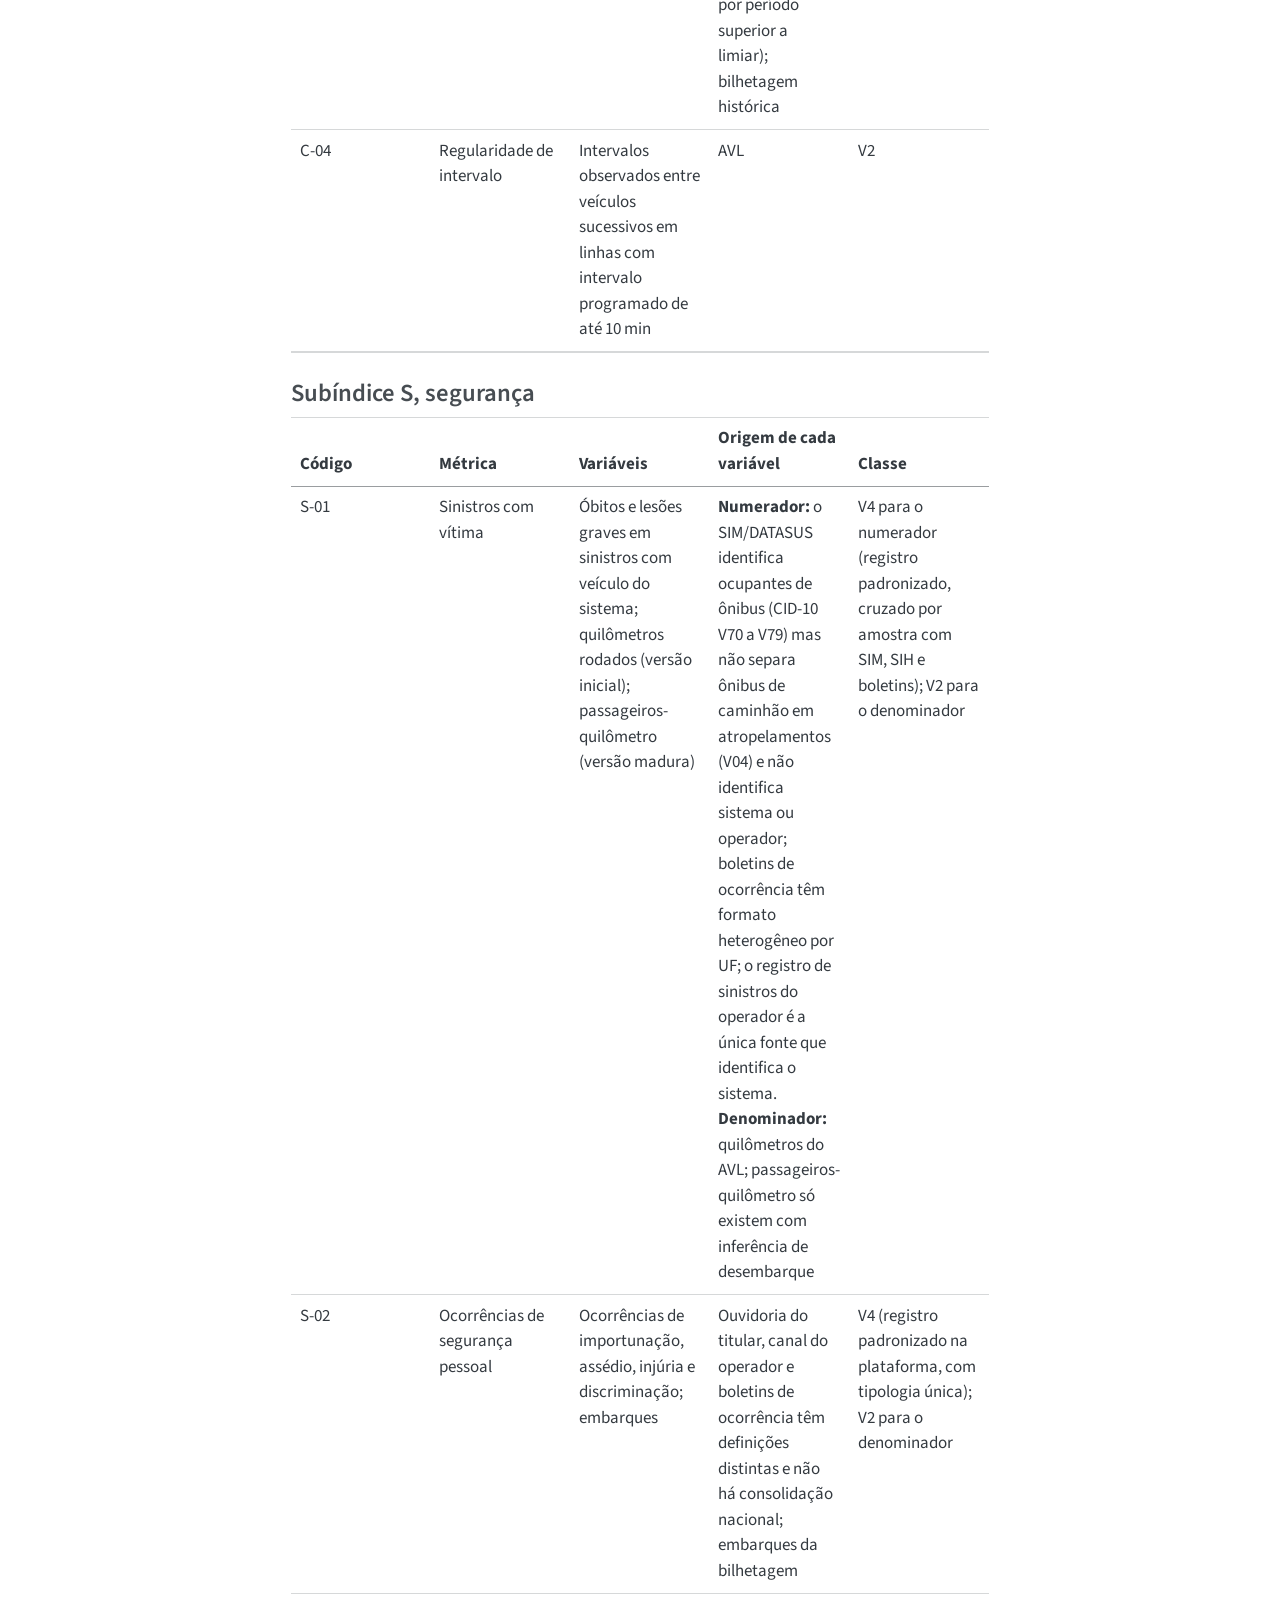
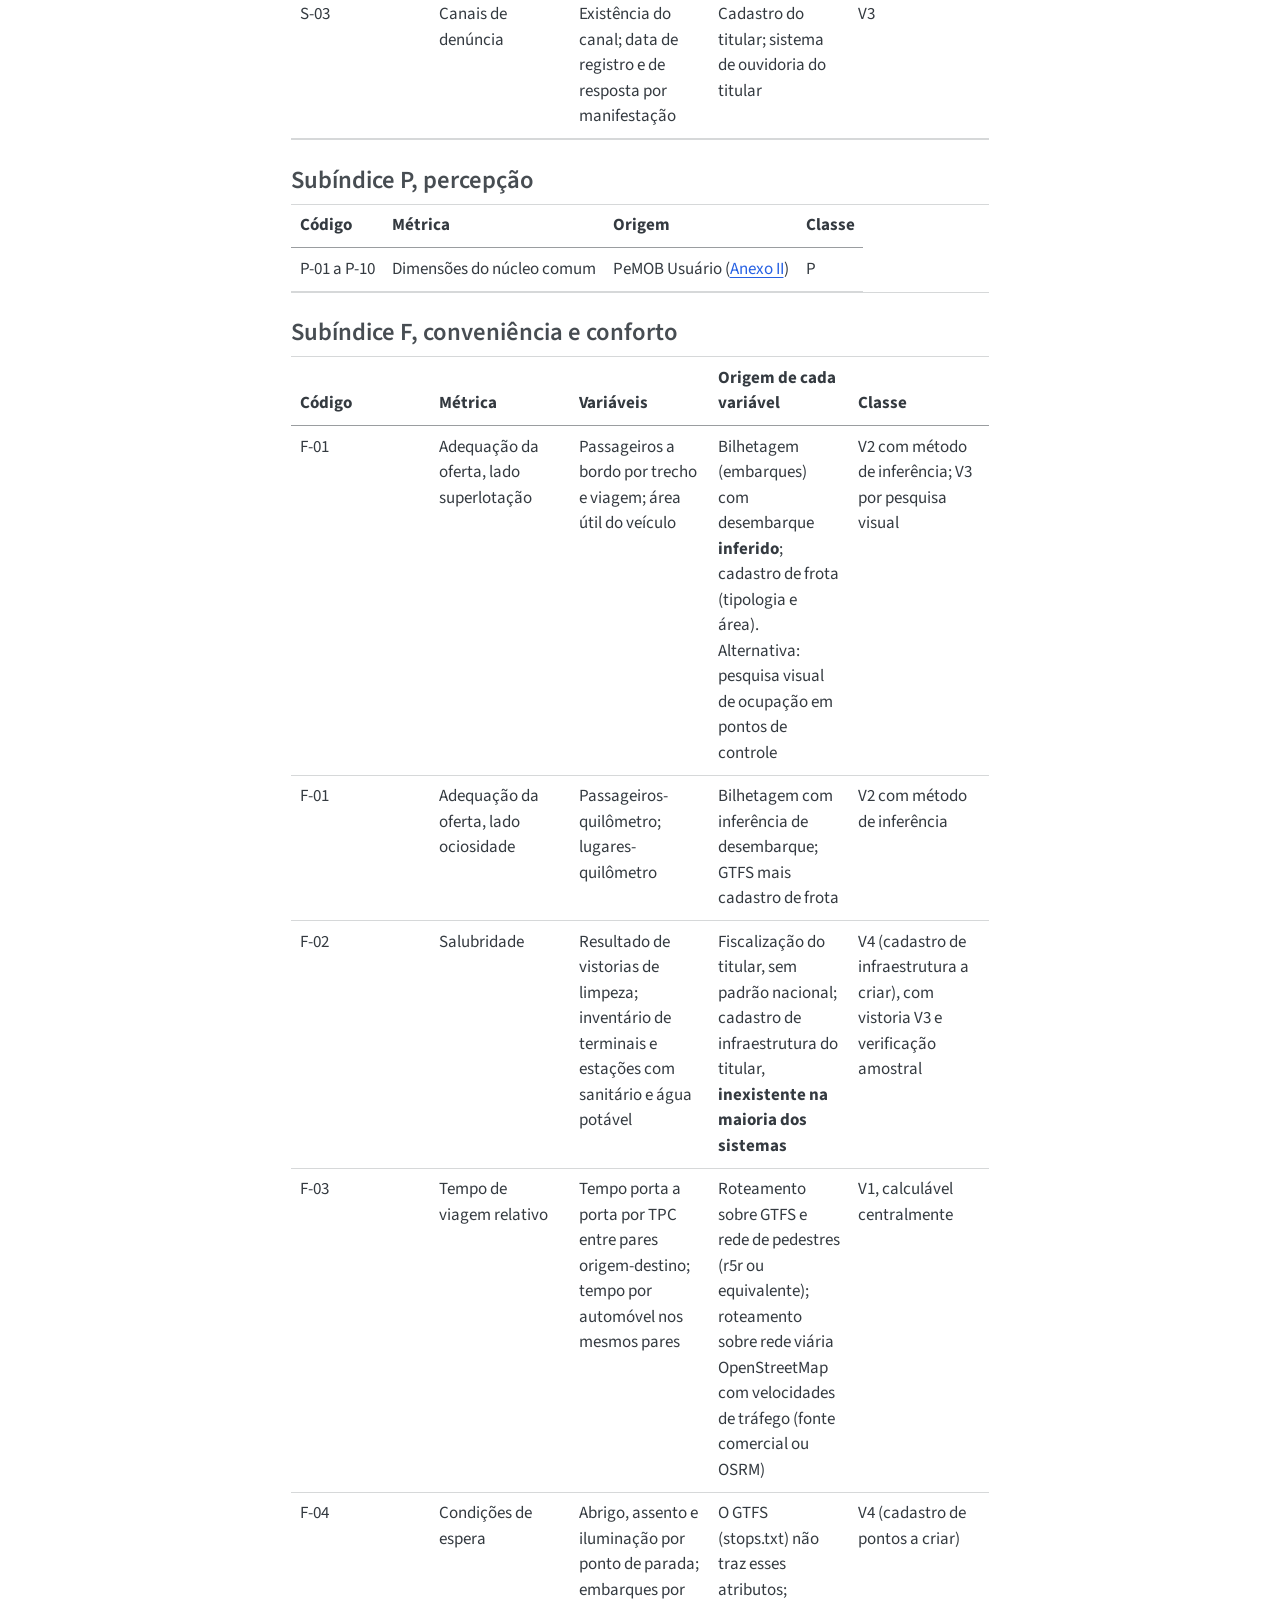
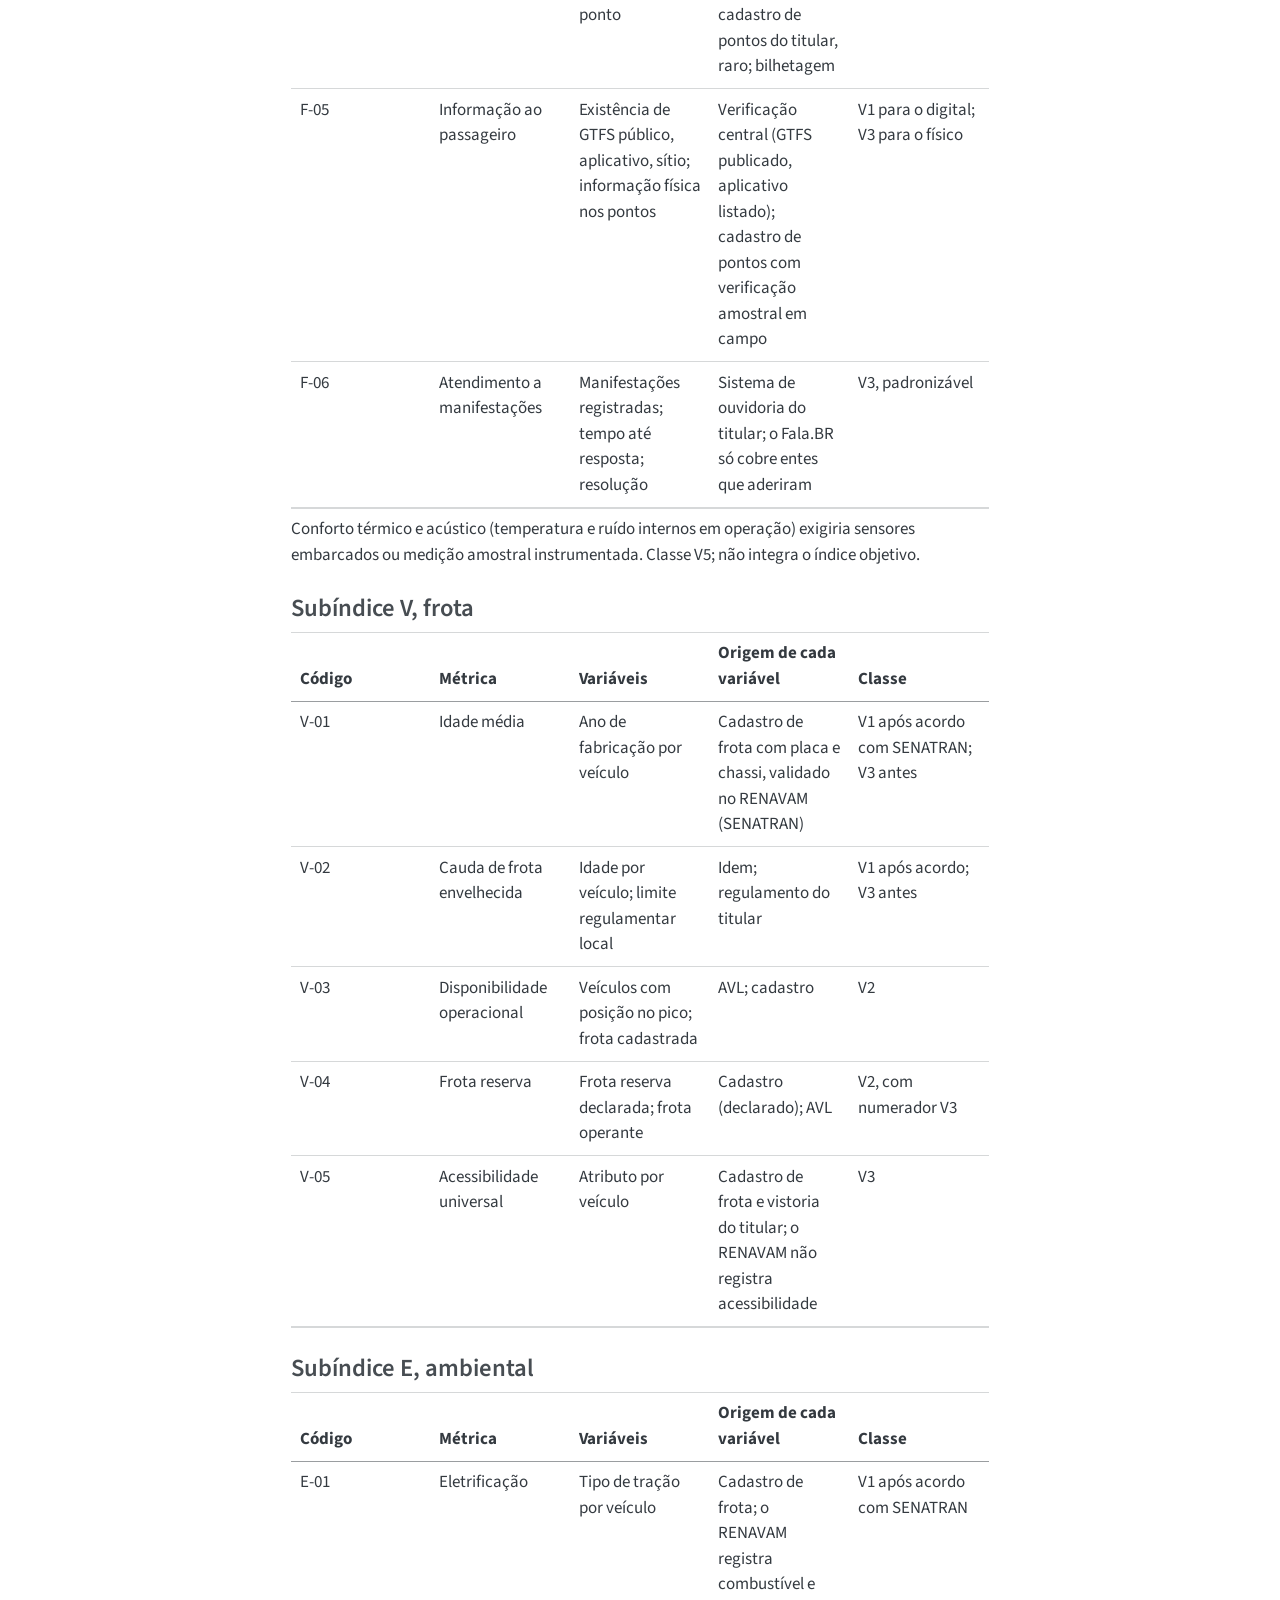
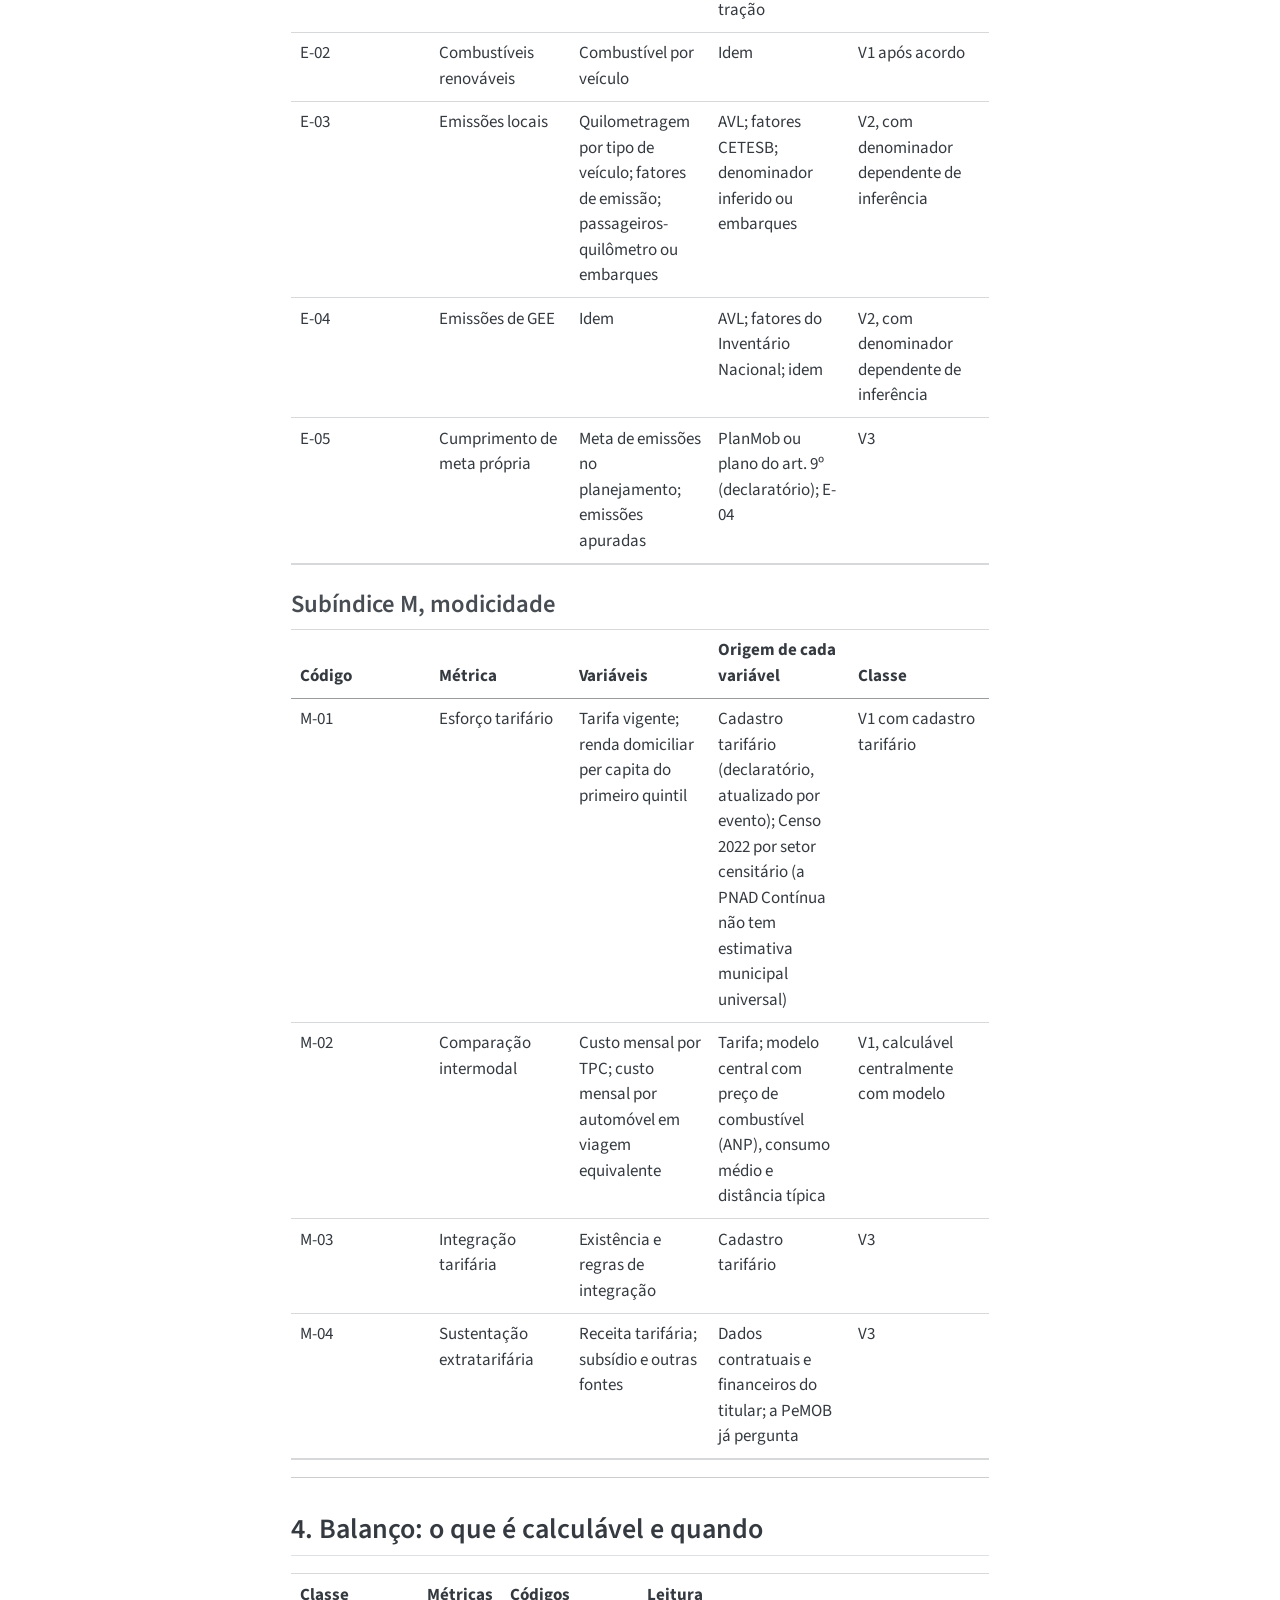
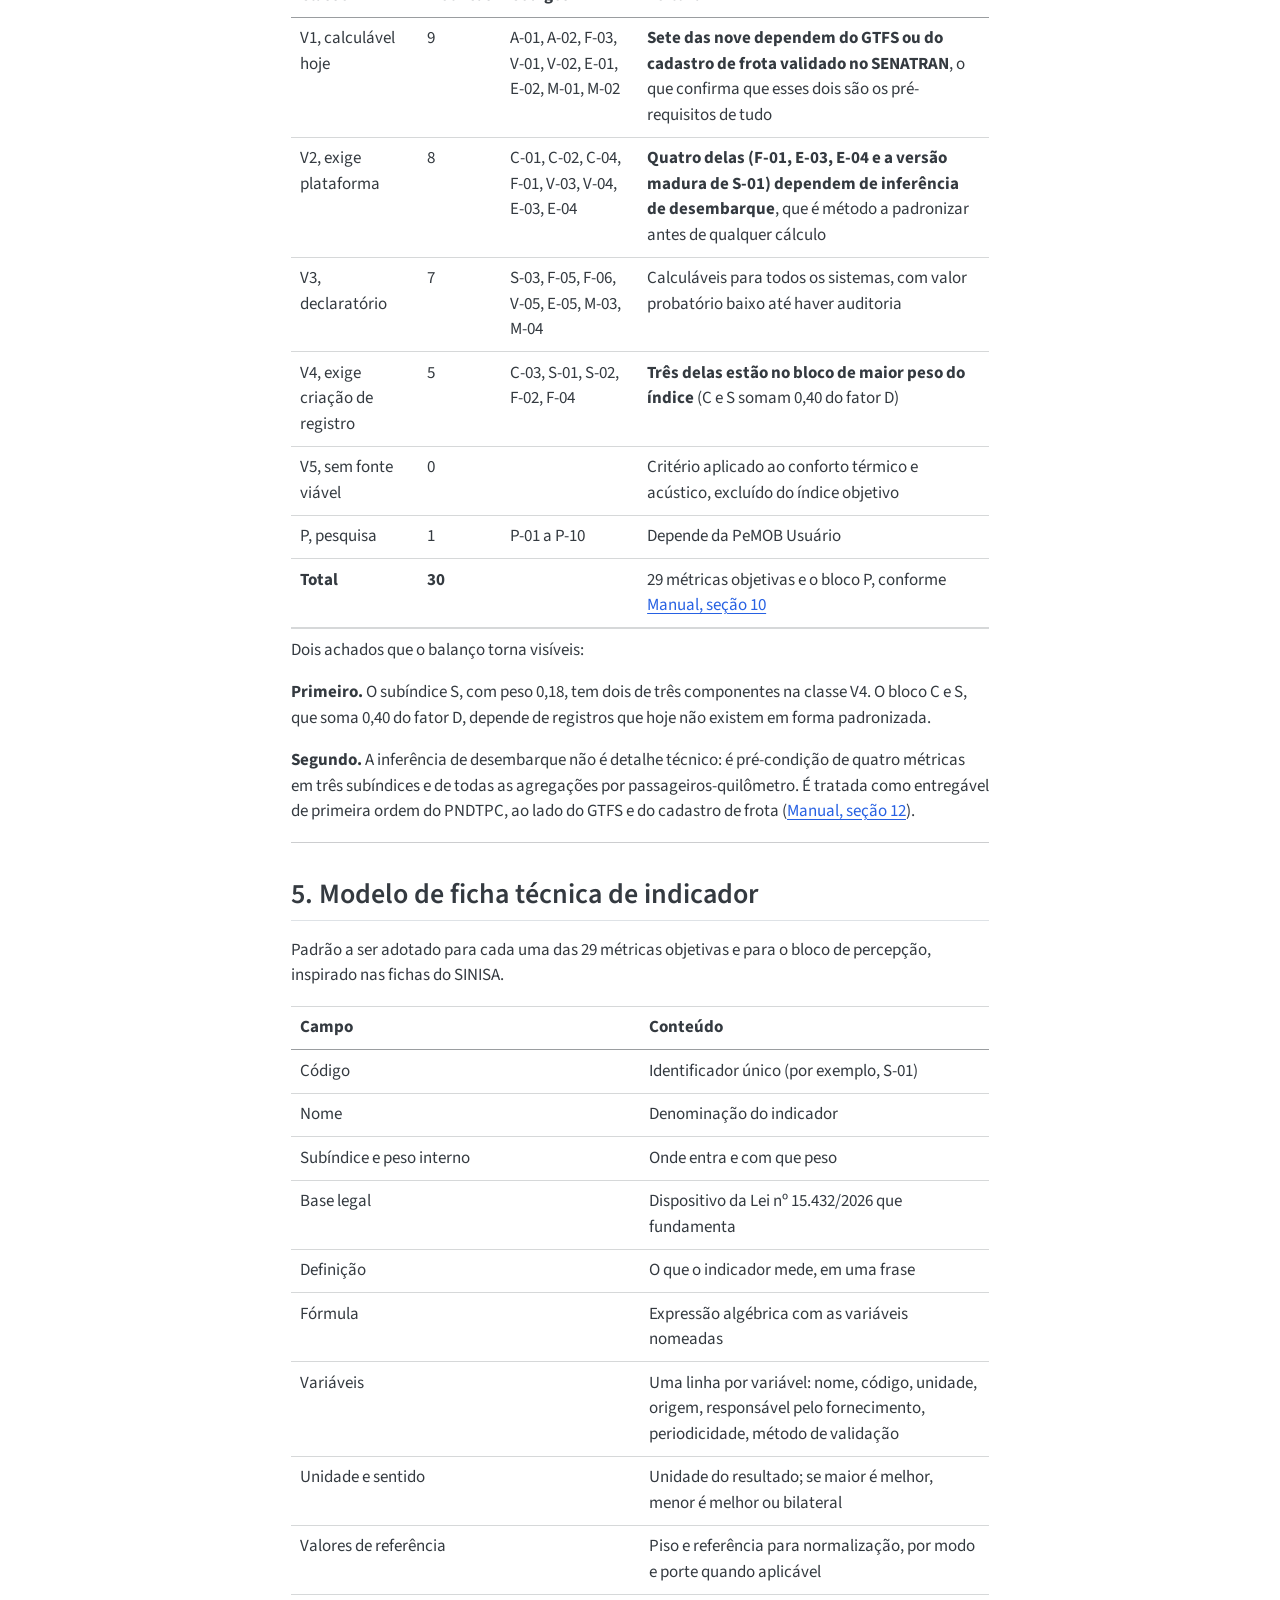
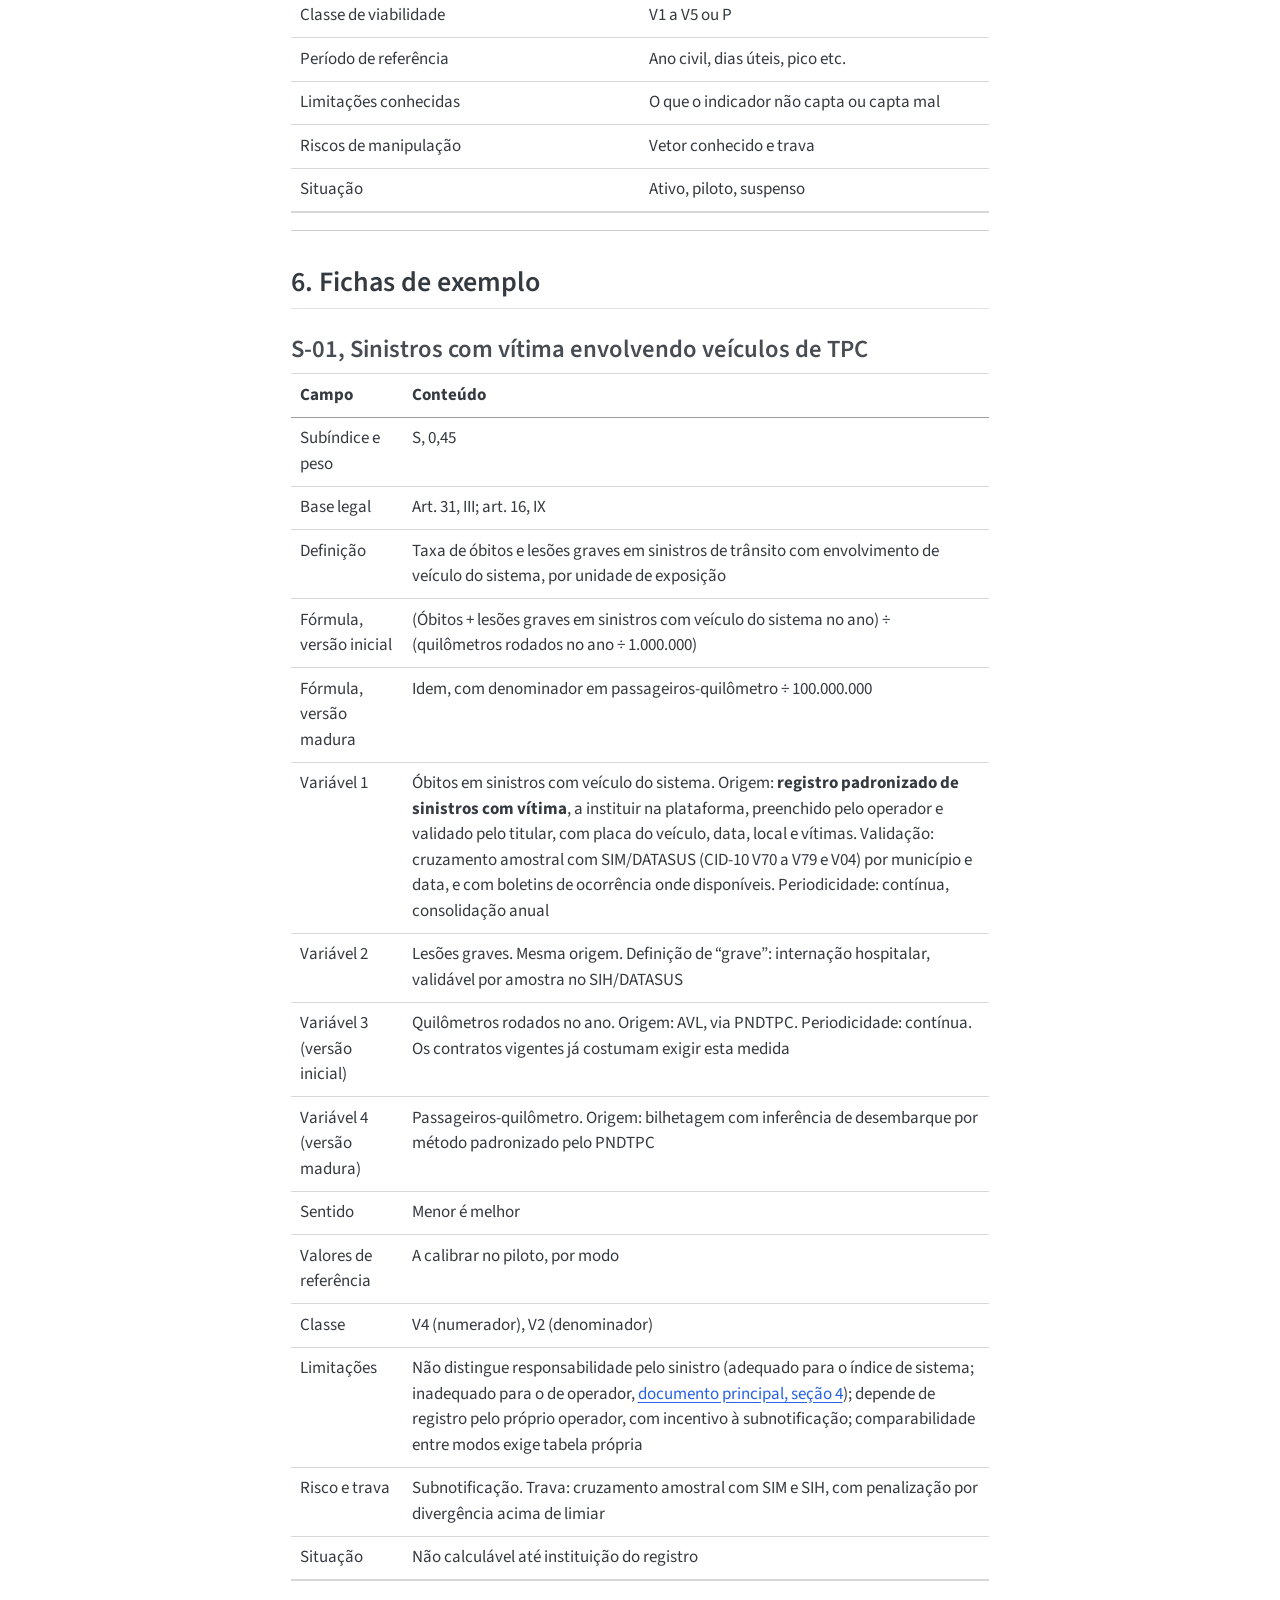
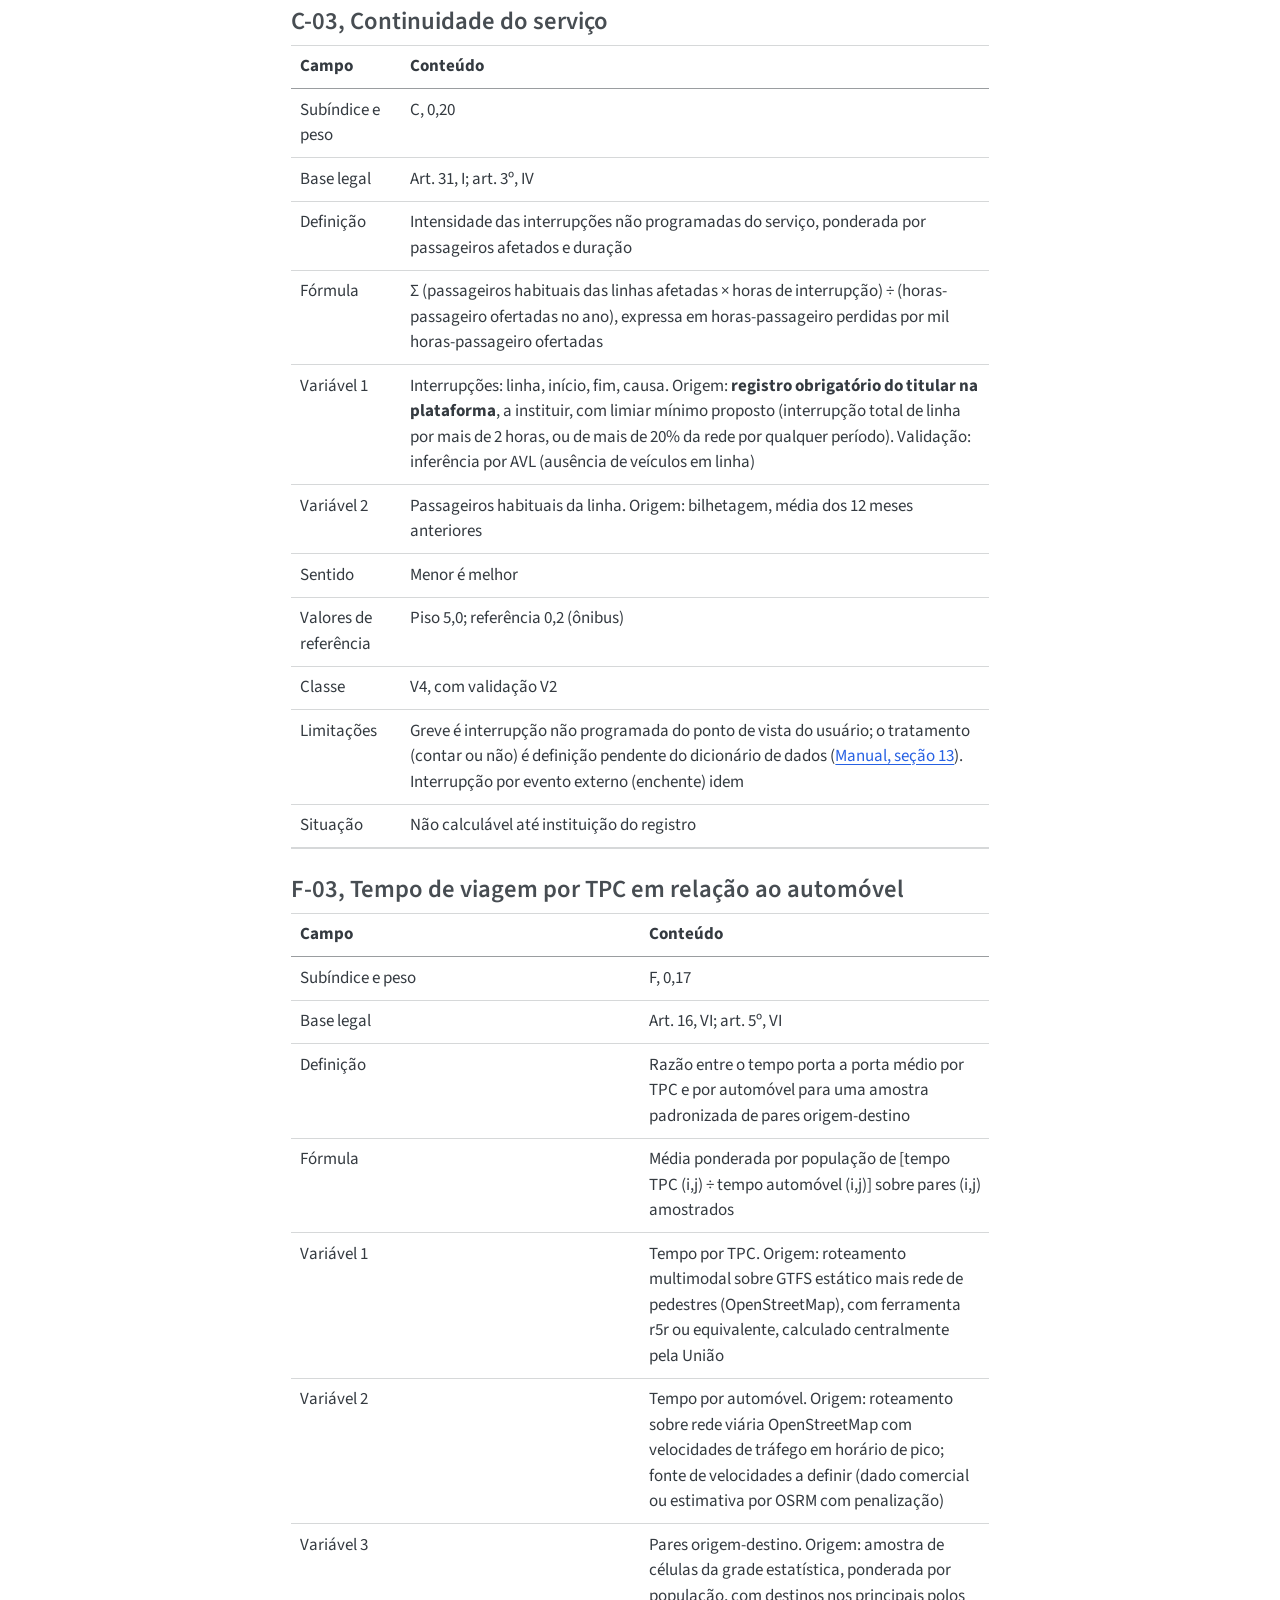
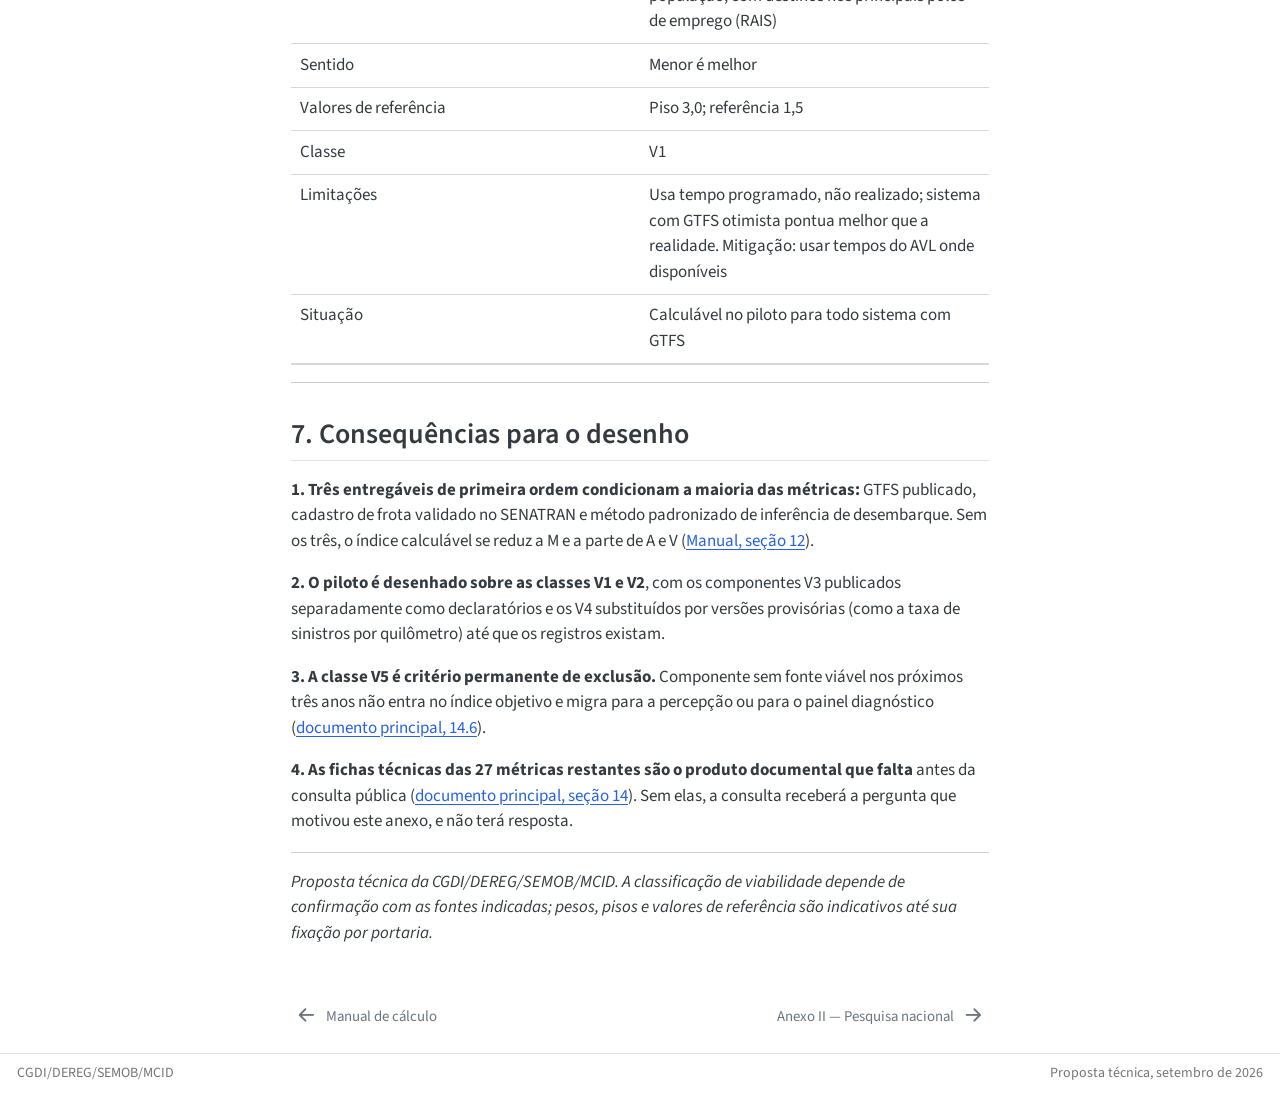
==== commit 618212ae: "Built site for gh-pages" ====
--- a/IQTPC_Anexo_I_matriz_origem_dados.html
+++ b/IQTPC_Anexo_I_matriz_origem_dados.html
@@ -47,7 +47,7 @@
 <link href="site_libs/quarto-html/quarto-syntax-highlighting-64a204ab8560d761af7679ceaba22944.css" rel="stylesheet" id="quarto-text-highlighting-styles">
 <script src="site_libs/bootstrap/bootstrap.min.js"></script>
 <link href="site_libs/bootstrap/bootstrap-icons.css" rel="stylesheet">
-<link href="site_libs/bootstrap/bootstrap-cea31a45f984b58a4aa91f62c685309a.min.css" rel="stylesheet" append-hash="true" id="quarto-bootstrap" data-mode="light">
+<link href="site_libs/bootstrap/bootstrap-3d0bd47461f99955ab7d9992b8f70444.min.css" rel="stylesheet" append-hash="true" id="quarto-bootstrap" data-mode="light">
 <script id="quarto-search-options" type="application/json">{
   "location": "sidebar",
   "copy-button": false,
@@ -77,7 +77,6 @@
 }</script>
 
 
-<link rel="stylesheet" href="custom.css">
 </head>
 
 <body class="nav-sidebar docked quarto-light">
